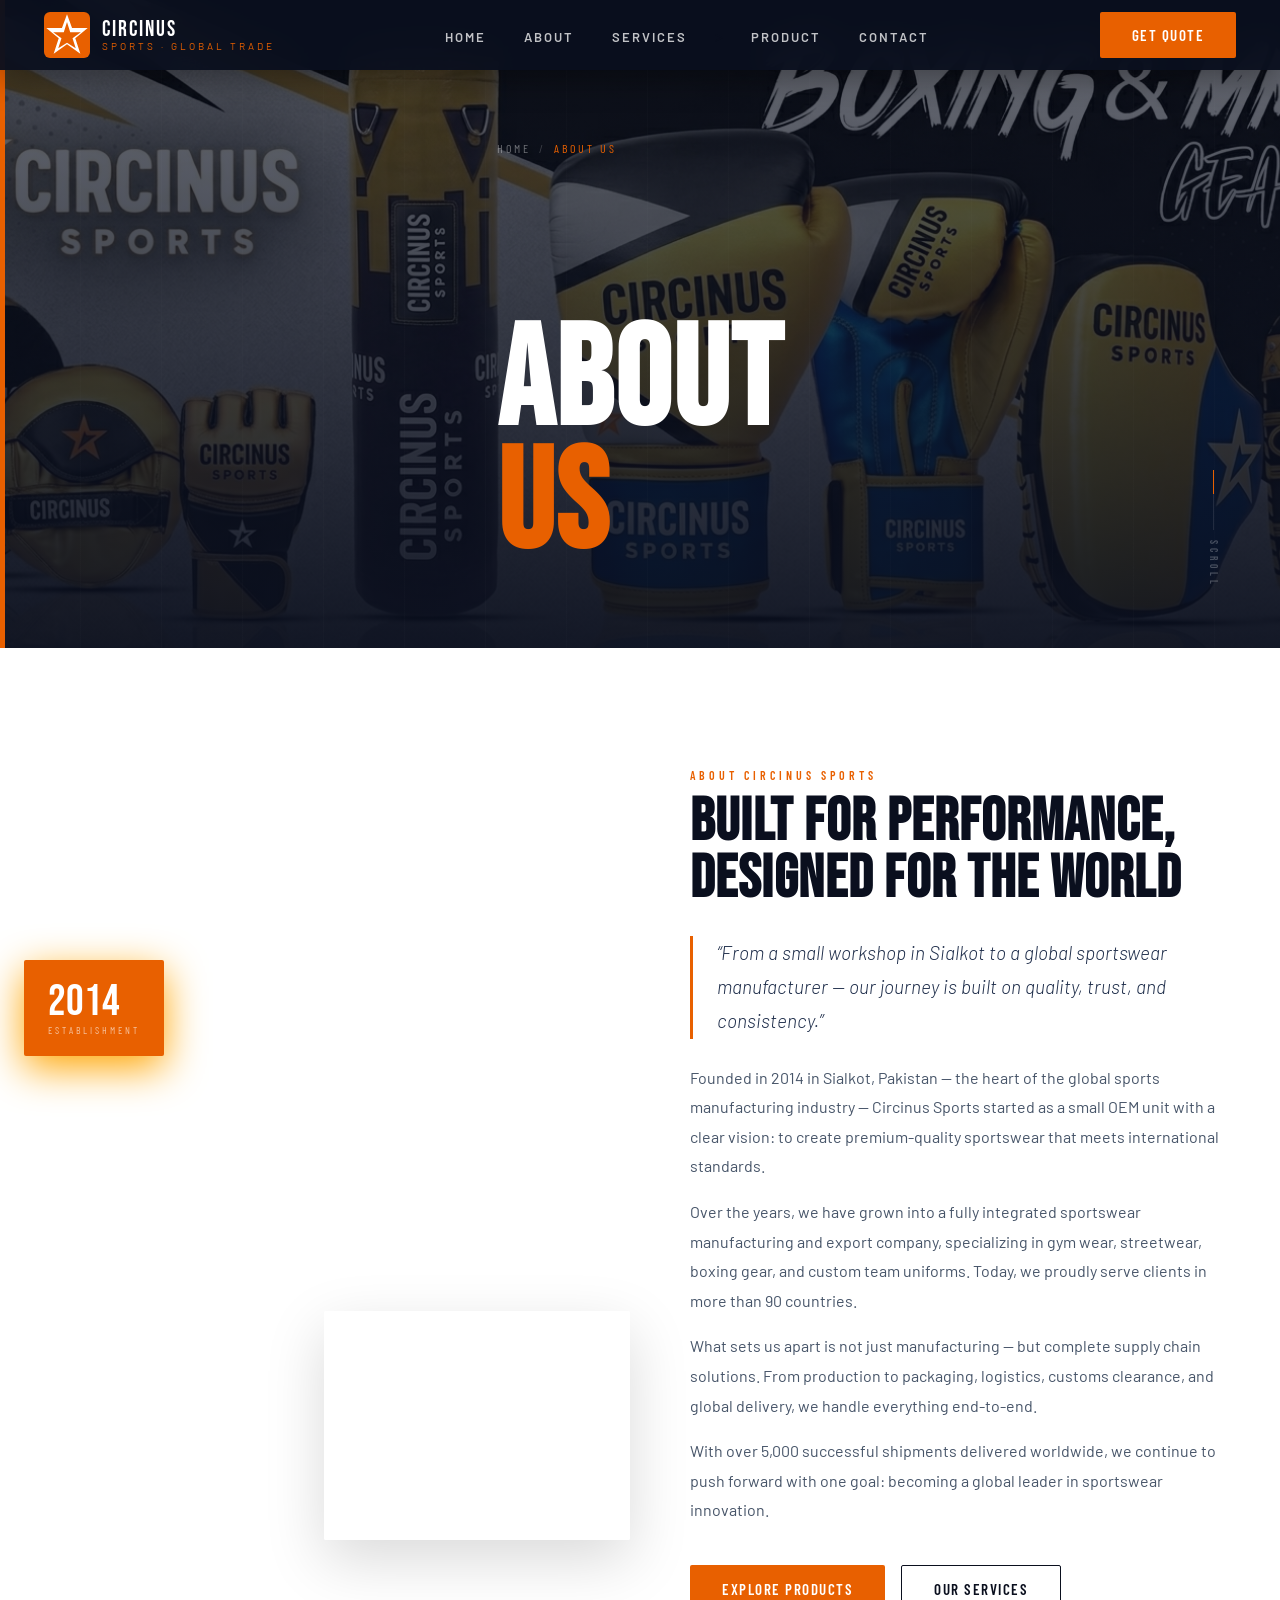
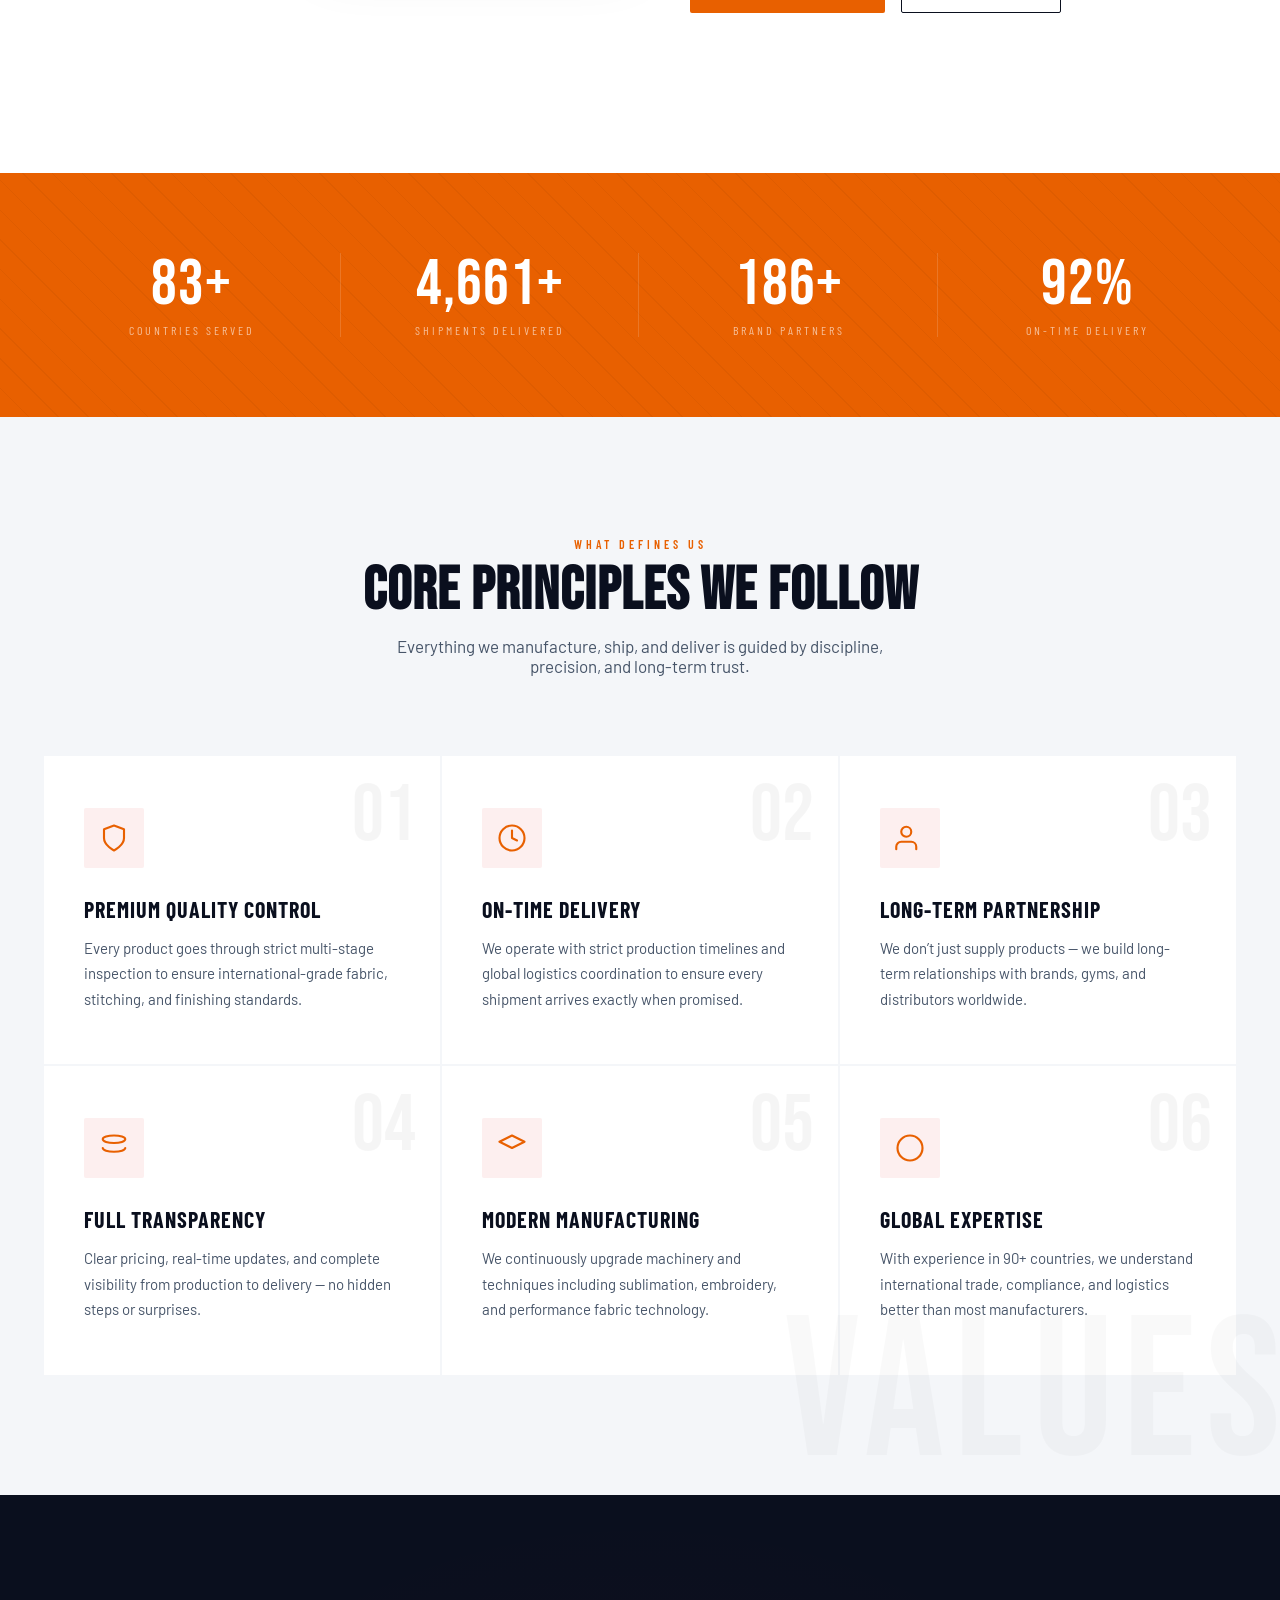
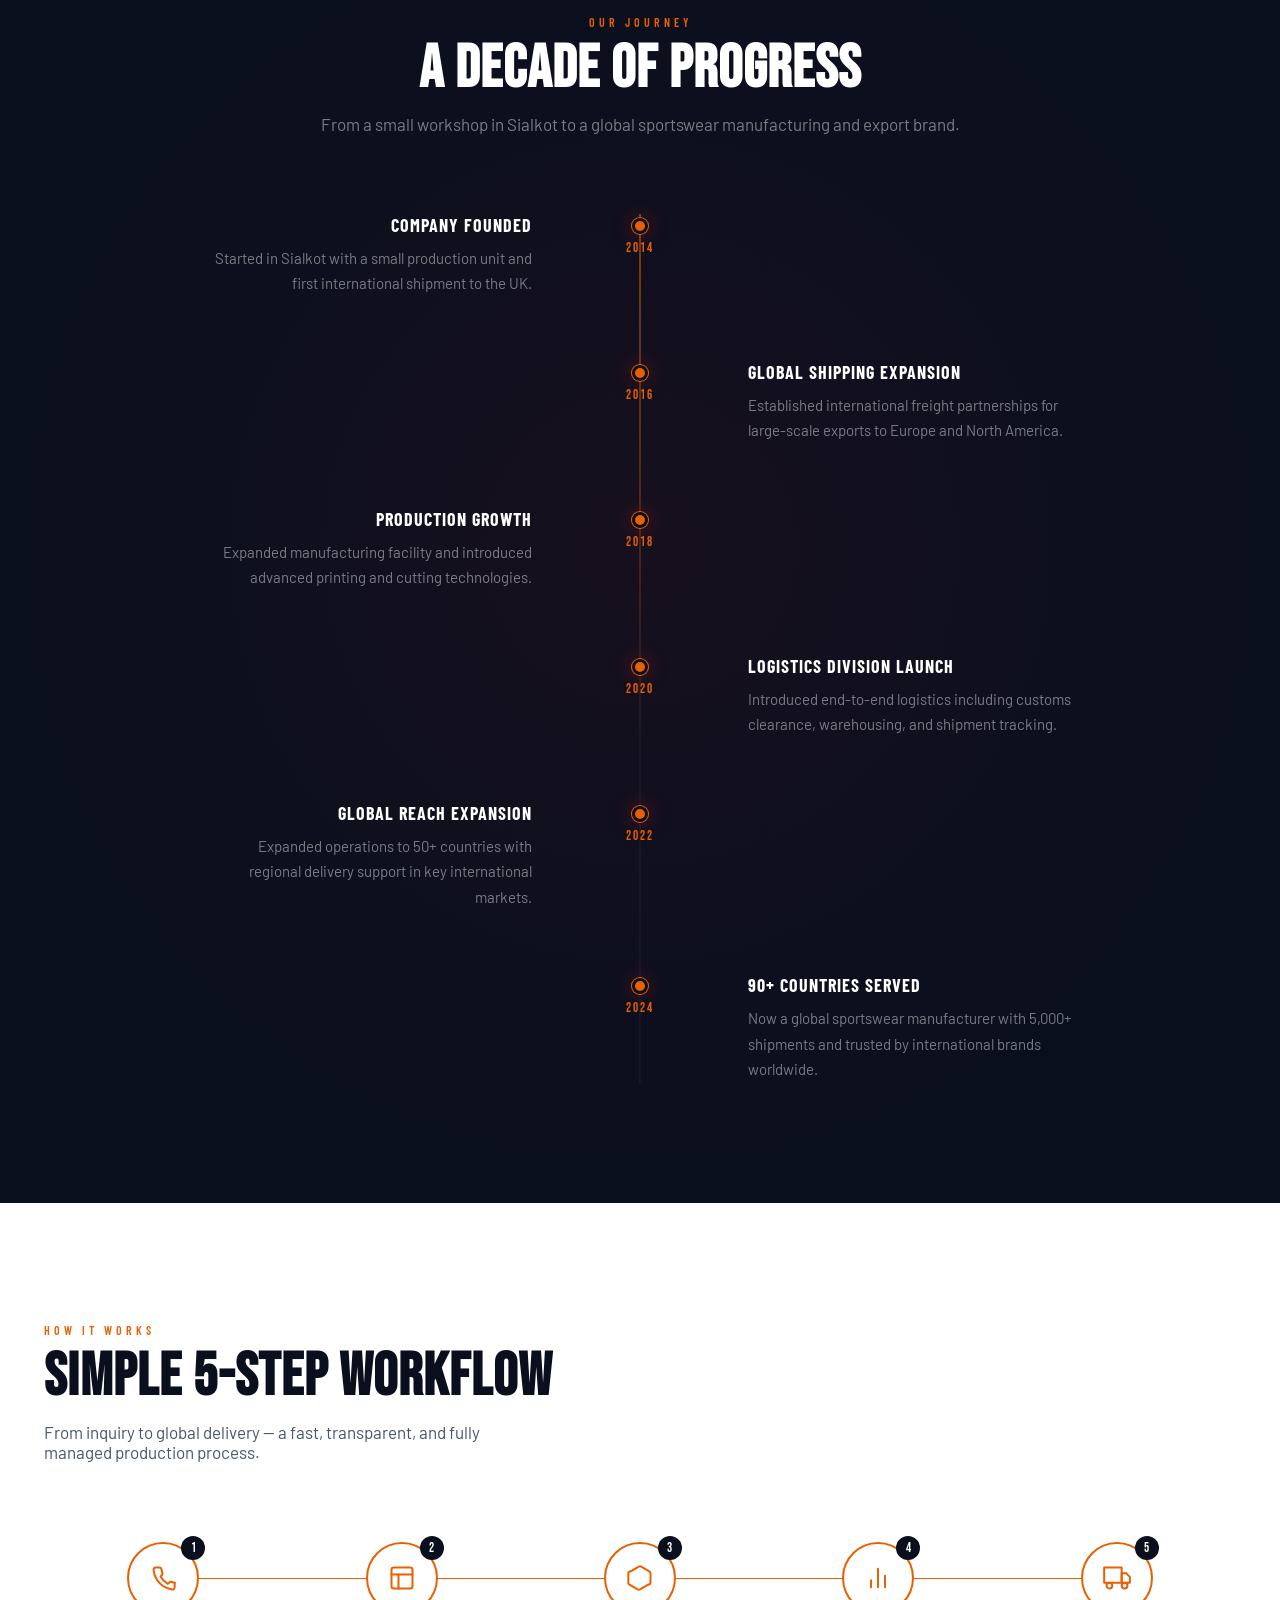
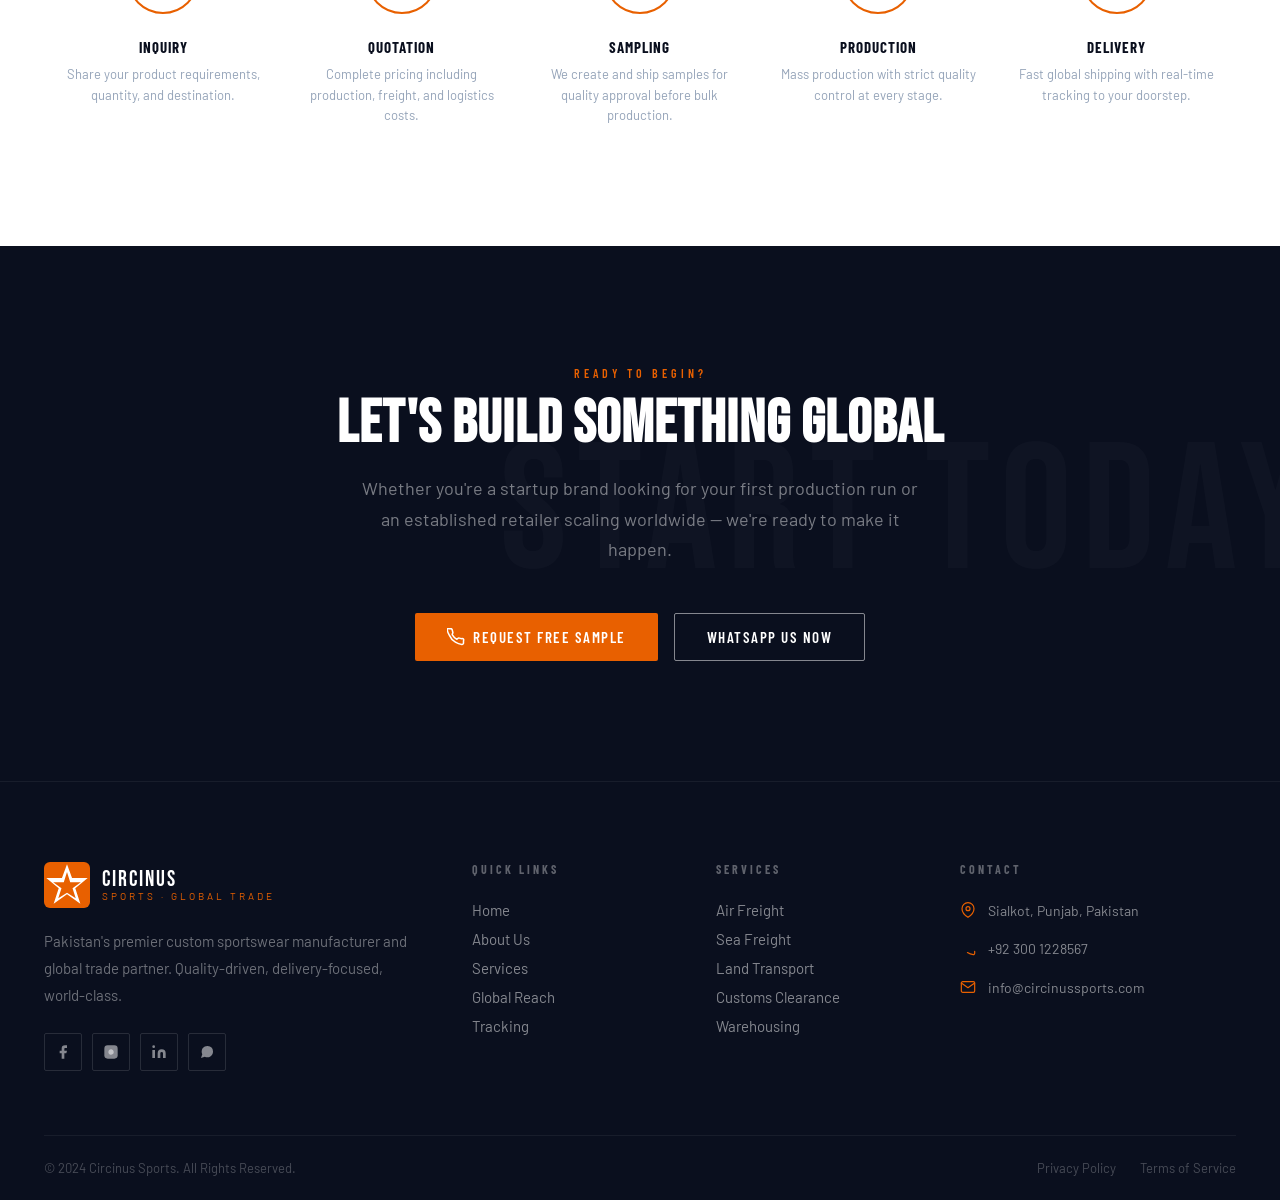
==== about.html @ 834916f1 "Initial commit" ====
<!DOCTYPE html>
<html lang="en">
<head>
<meta charset="UTF-8">
<meta name="viewport" content="width=device-width, initial-scale=1.0">
<title>About Us — Circinus Sports</title>
<link rel="preconnect" href="https://fonts.googleapis.com">
<link href="https://fonts.googleapis.com/css2?family=Bebas+Neue&family=Barlow:ital,wght@0,300;0,400;0,500;0,600;0,700;1,300&family=Barlow+Condensed:wght@400;600;700&display=swap" rel="stylesheet">
<link rel="stylesheet" href="style/nav.css">
<link rel="stylesheet" href="style/about.css">
<link rel="stylesheet" href="style/footer.css">
</head>
<body>
<!-- NAVBAR -->
<nav id="navbar">
  <div class="container">
    <div class="nav-inner">
      <a href="#" class="nav-logo">
        <div class="logo-icon">
          <svg class="logo-star" viewBox="0 0 100 100" xmlns="http://www.w3.org/2000/svg">
            <polygon points="50,5 61,35 95,35 68,57 79,91 50,70 21,91 32,57 5,35 39,35" fill="white"/>
            <polygon points="50,22 57,44 80,44 62,57 69,79 50,67 31,79 38,57 20,44 43,44" fill="#e86000"/>
          </svg>
        </div>
        <div class="logo-text">
          <span class="brand">CIRCINUS</span>
          <span class="sub">Sports · Global Trade</span>
        </div>
      </a>
      <ul class="nav-links">
        <li><a href="index.html">Home</a></li>
        <li><a href="about.html">About</a></li>
        <li><a href="services.html">Services</a></li>>
        <li><a href="products.html">Product</a></li>
        <li><a href="contact.html">Contact</a></li>
      </ul>
      <a href="#tracking" class="btn btn-primary nav-cta">Get Quote</a>
      <button class="hamburger" id="hamburger" aria-label="Menu">
        <span></span><span></span><span></span>
      </button>
    </div>
  </div>
</nav>

<!-- MOBILE MENU -->
<div class="mobile-overlay" id="overlay"></div>
<div class="mobile-menu" id="mobileMenu">
  <a href="index.html" class="mob-link">Home</a>
  <a href="about.html" class="mob-link">About</a>
  <a href="#services" class="mob-link">Services</a>
  <a href="products.html" class="mob-link">Product</a>
  <a href="contact.html" class="mob-link">Contact</a>
</div>
<!-- PAGE HERO -->
<section id="page-hero">
  <div class="page-hero-bg"></div>
  <div class="hero-left-line"></div>
  <div class="container">
    <div class="page-hero-content">
      <div class="breadcrumb">
        <a href="index.html">Home</a>
        <span>/</span>
        <span class="current">About Us</span>
      </div><br>
      <h1 class="page-hero-h1"><br>About<em>US</em></h1>
    </div>
  </div>
  <div class="hero-scroll-indicator">
    <div class="scroll-track"><div class="scroll-fill"></div></div>
    <div class="scroll-num">SCROLL</div>
  </div>
</section>

<!-- STORY -->
<section id="story">
  <div class="container">
    <div class="story-layout">

      <!-- LEFT VISUAL -->
      <div class="story-imagery reveal-left">
        <div class="story-year-tag">
          <div class="year">2014</div>
          <div class="year-label">Establishment</div>
        </div>

        <div class="story-img-main"></div>
        <div class="story-img-accent"></div>
      </div>

      <!-- RIGHT TEXT -->
      <div class="story-text reveal-right">
        <span class="section-label">About Circinus Sports</span>

        <h2 class="section-title">
          Built for Performance,<br>
          Designed for the World
        </h2>

        <p class="story-lead">
          “From a small workshop in Sialkot to a global sportswear manufacturer — our journey is built on quality, trust, and consistency.”
        </p>

        <p class="story-body">
          Founded in 2014 in Sialkot, Pakistan — the heart of the global sports manufacturing industry — Circinus Sports started as a small OEM unit with a clear vision: to create premium-quality sportswear that meets international standards.
        </p>

        <p class="story-body">
          Over the years, we have grown into a fully integrated sportswear manufacturing and export company, specializing in gym wear, streetwear, boxing gear, and custom team uniforms. Today, we proudly serve clients in more than 90 countries.
        </p>

        <p class="story-body">
          What sets us apart is not just manufacturing — but complete supply chain solutions. From production to packaging, logistics, customs clearance, and global delivery, we handle everything end-to-end.
        </p>

        <p class="story-body">
          With over 5,000 successful shipments delivered worldwide, we continue to push forward with one goal: becoming a global leader in sportswear innovation.
        </p>

        <div class="story-ctas">
          <a href="index.html#products" class="btn btn-primary">Explore Products</a>
          <a href="index.html#services" class="btn btn-outline-dark">Our Services</a>
        </div>
      </div>

    </div>
  </div>
</section>
<!-- STATS BAND -->
<div class="stats-band">
  <div class="container">
    <div class="stats-band-grid">
      <div class="sband-item reveal d1">
        <div class="sband-num"><span class="count2" data-target="90">0</span>+</div>
        <div class="sband-label">Countries Served</div>
      </div>
      <div class="sband-item reveal d2">
        <div class="sband-num"><span class="count2" data-target="5000">0</span>+</div>
        <div class="sband-label">Shipments Delivered</div>
      </div>
      <div class="sband-item reveal d3">
        <div class="sband-num"><span class="count2" data-target="200">0</span>+</div>
        <div class="sband-label">Brand Partners</div>
      </div>
      <div class="sband-item reveal d4">
        <div class="sband-num"><span class="count2" data-target="99">0</span>%</div>
        <div class="sband-label">On-Time Delivery</div>
      </div>
    </div>
  </div>
</div>
<!-- VALUES -->
<section id="values">
  <div class="container">

    <div class="values-header reveal">
      <span class="section-label">What Defines Us</span>
      <h2 class="section-title">Core Principles We Follow</h2>
      <p>
        Everything we manufacture, ship, and deliver is guided by discipline, precision, and long-term trust.
      </p>
    </div>

    <div class="values-grid">

      <!-- QUALITY -->
      <div class="value-card reveal d1">
        <div class="val-num">01</div>
        <div class="val-icon">
          <svg viewBox="0 0 24 24"><path d="M12 22s8-4 8-10V5l-8-3-8 3v7c0 6 8 10 8 10z"/></svg>
        </div>
        <h3>Premium Quality Control</h3>
        <p>
          Every product goes through strict multi-stage inspection to ensure international-grade fabric, stitching, and finishing standards.
        </p>
      </div>

      <!-- DELIVERY -->
      <div class="value-card reveal d2">
        <div class="val-num">02</div>
        <div class="val-icon">
          <svg viewBox="0 0 24 24"><circle cx="12" cy="12" r="10"/><polyline points="12 6 12 12 16 14"/></svg>
        </div>
        <h3>On-Time Delivery</h3>
        <p>
          We operate with strict production timelines and global logistics coordination to ensure every shipment arrives exactly when promised.
        </p>
      </div>

      <!-- PARTNERSHIP -->
      <div class="value-card reveal d3">
        <div class="val-num">03</div>
        <div class="val-icon">
          <svg viewBox="0 0 24 24"><path d="M17 21v-2a4 4 0 00-4-4H5a4 4 0 00-4 4v2"/><circle cx="9" cy="7" r="4"/></svg>
        </div>
        <h3>Long-Term Partnership</h3>
        <p>
          We don’t just supply products — we build long-term relationships with brands, gyms, and distributors worldwide.
        </p>
      </div>

      <!-- TRANSPARENCY -->
      <div class="value-card reveal d4">
        <div class="val-num">04</div>
        <div class="val-icon">
          <svg viewBox="0 0 24 24"><ellipse cx="12" cy="5" rx="9" ry="3"/><path d="M21 12c0 1.66-4 3-9 3s-9-1.34-9-3"/></svg>
        </div>
        <h3>Full Transparency</h3>
        <p>
          Clear pricing, real-time updates, and complete visibility from production to delivery — no hidden steps or surprises.
        </p>
      </div>

      <!-- INNOVATION -->
      <div class="value-card reveal d5">
        <div class="val-num">05</div>
        <div class="val-icon">
          <svg viewBox="0 0 24 24"><path d="M12 2L2 7l10 5 10-5-10-5z"/></svg>
        </div>
        <h3>Modern Manufacturing</h3>
        <p>
          We continuously upgrade machinery and techniques including sublimation, embroidery, and performance fabric technology.
        </p>
      </div>

      <!-- GLOBAL -->
      <div class="value-card reveal d6">
        <div class="val-num">06</div>
        <div class="val-icon">
          <svg viewBox="0 0 24 24"><path d="M12 22c5.523 0 10-4.477 10-10S17.523 2 12 2 2 6.477 2 12s4.477 10 10 10z"/></svg>
        </div>
        <h3>Global Expertise</h3>
        <p>
          With experience in 90+ countries, we understand international trade, compliance, and logistics better than most manufacturers.
        </p>
      </div>

    </div>

  </div>
</section><!-- TIMELINE -->
<section id="timeline">
  <div class="container">

    <div class="timeline-header reveal">
      <span class="section-label" style="color:var(--orange)">Our Journey</span>
      <h2 class="section-title light">A Decade of Progress</h2>
      <p>
        From a small workshop in Sialkot to a global sportswear manufacturing and export brand.
      </p>
    </div>

    <div class="timeline-body">
      <div class="timeline-line"></div>

      <!-- 2014 -->
      <div class="tl-item left">
        <div class="tl-content">
          <h3>Company Founded</h3>
          <p>
            Started in Sialkot with a small production unit and first international shipment to the UK.
          </p>
        </div>
        <div class="tl-dot">
          <div class="tl-dot-inner"></div>
          <div class="tl-year">2014</div>
        </div>
        <div class="tl-spacer"></div>
      </div>

      <!-- 2016 -->
      <div class="tl-item right">
        <div class="tl-spacer"></div>
        <div class="tl-dot">
          <div class="tl-dot-inner"></div>
          <div class="tl-year">2016</div>
        </div>
        <div class="tl-content">
          <h3>Global Shipping Expansion</h3>
          <p>
            Established international freight partnerships for large-scale exports to Europe and North America.
          </p>
        </div>
      </div>

      <!-- 2018 -->
      <div class="tl-item left">
        <div class="tl-content">
          <h3>Production Growth</h3>
          <p>
            Expanded manufacturing facility and introduced advanced printing and cutting technologies.
          </p>
        </div>
        <div class="tl-dot">
          <div class="tl-dot-inner"></div>
          <div class="tl-year">2018</div>
        </div>
        <div class="tl-spacer"></div>
      </div>

      <!-- 2020 -->
      <div class="tl-item right">
        <div class="tl-spacer"></div>
        <div class="tl-dot">
          <div class="tl-dot-inner"></div>
          <div class="tl-year">2020</div>
        </div>
        <div class="tl-content">
          <h3>Logistics Division Launch</h3>
          <p>
            Introduced end-to-end logistics including customs clearance, warehousing, and shipment tracking.
          </p>
        </div>
      </div>

      <!-- 2022 -->
      <div class="tl-item left">
        <div class="tl-content">
          <h3>Global Reach Expansion</h3>
          <p>
            Expanded operations to 50+ countries with regional delivery support in key international markets.
          </p>
        </div>
        <div class="tl-dot">
          <div class="tl-dot-inner"></div>
          <div class="tl-year">2022</div>
        </div>
        <div class="tl-spacer"></div>
      </div>

      <!-- 2024 -->
      <div class="tl-item right">
        <div class="tl-spacer"></div>
        <div class="tl-dot">
          <div class="tl-dot-inner"></div>
          <div class="tl-year">2024</div>
        </div>
        <div class="tl-content">
          <h3>90+ Countries Served</h3>
          <p>
            Now a global sportswear manufacturer with 5,000+ shipments and trusted by international brands worldwide.
          </p>
        </div>
      </div>

    </div>

  </div>
</section>
<!-- PROCESS -->
<section id="process">
  <div class="container">

    <div class="process-header reveal">
      <span class="section-label">How It Works</span>
      <h2 class="section-title">Simple 5-Step Workflow</h2>
      <p>
        From inquiry to global delivery — a fast, transparent, and fully managed production process.
      </p>
    </div>

    <div class="process-steps">

      <!-- STEP 1 -->
      <div class="process-step reveal d1">
        <div class="step-circle">
          <span class="step-num">1</span>
          <svg viewBox="0 0 24 24">
            <path d="M22 16.92v3a2 2 0 01-2.18 2A19.79 19.79 0 0112 18.85a19.5 19.5 0 01-5-5 19.79 19.79 0 01-3.07-8.67A2 2 0 015.73 3h3a2 2 0 012 1.72c.127.96.361 1.903.7 2.81a2 2 0 01-.45 2.11L9.91 10.74a16 16 0 006.29 6.29l1.14-1.14a2 2 0 012.11-.45c.907.339 1.85.573 2.81.7A2 2 0 0122 16.92z"/>
          </svg>
        </div>
        <h4>Inquiry</h4>
        <p>Share your product requirements, quantity, and destination.</p>
      </div>

      <!-- STEP 2 -->
      <div class="process-step reveal d2">
        <div class="step-circle">
          <span class="step-num">2</span>
          <svg viewBox="0 0 24 24">
            <rect x="3" y="3" width="18" height="18" rx="2" ry="2"/>
            <line x1="3" y1="9" x2="21" y2="9"/>
            <line x1="9" y1="21" x2="9" y2="9"/>
          </svg>
        </div>
        <h4>Quotation</h4>
        <p>Complete pricing including production, freight, and logistics costs.</p>
      </div>

      <!-- STEP 3 -->
      <div class="process-step reveal d3">
        <div class="step-circle">
          <span class="step-num">3</span>
          <svg viewBox="0 0 24 24">
            <path d="M21 16V8a2 2 0 00-1-1.73l-7-4a2 2 0 00-2 0l-7 4A2 2 0 002 8v8a2 2 0 001 1.73l7 4a2 2 0 002 0l7-4A2 2 0 0021 16z"/>
          </svg>
        </div>
        <h4>Sampling</h4>
        <p>We create and ship samples for quality approval before bulk production.</p>
      </div>

      <!-- STEP 4 -->
      <div class="process-step reveal d4">
        <div class="step-circle">
          <span class="step-num">4</span>
          <svg viewBox="0 0 24 24">
            <line x1="18" y1="20" x2="18" y2="10"/>
            <line x1="12" y1="20" x2="12" y2="4"/>
            <line x1="6" y1="20" x2="6" y2="14"/>
          </svg>
        </div>
        <h4>Production</h4>
        <p>Mass production with strict quality control at every stage.</p>
      </div>

      <!-- STEP 5 -->
      <div class="process-step reveal d5">
        <div class="step-circle">
          <span class="step-num">5</span>
          <svg viewBox="0 0 24 24">
            <rect x="1" y="3" width="15" height="13"/>
            <polygon points="16 8 20 8 23 11 23 16 16 16 16 8"/>
            <circle cx="5.5" cy="18.5" r="2.5"/>
            <circle cx="18.5" cy="18.5" r="2.5"/>
          </svg>
        </div>
        <h4>Delivery</h4>
        <p>Fast global shipping with real-time tracking to your doorstep.</p>
      </div>

    </div>

  </div>
</section>


<!-- CTA ABOUT -->
<section id="cta-about">
  <div class="container">
    <div class="cta-about-inner reveal">
      <span class="section-label" style="color:var(--orange)">Ready to Begin?</span>
      <h2 class="section-title light">Let's Build Something Global</h2>
      <p>Whether you're a startup brand looking for your first production run or an established retailer scaling worldwide — we're ready to make it happen.</p>
      <div class="cta-about-btns">
        <a href="index.html#tracking" class="btn btn-primary">
          <svg width="18" height="18" viewBox="0 0 24 24" fill="none" stroke="currentColor" stroke-width="2" stroke-linecap="round" stroke-linejoin="round"><path d="M22 16.92v3a2 2 0 01-2.18 2 19.79 19.79 0 01-8.63-3.07A19.5 19.5 0 013.07 9.5a19.79 19.79 0 01-3.07-8.67A2 2 0 012 .84h3a2 2 0 012 1.72c.127.96.361 1.903.7 2.81a2 2 0 01-.45 2.11L6.91 8.82a16 16 0 006.29 6.29l1.14-1.14a2 2 0 012.11-.45c.907.339 1.85.573 2.81.7A2 2 0 0122 16.92z"/></svg>
          Request Free Sample
        </a>
        <a href="https://wa.me/923001228567" class="btn btn-outline">WhatsApp Us Now</a>
      </div>
    </div>
  </div>
</section>

<!-- FOOTER -->
<footer id="footer">
  <div class="container">
    <div class="footer-grid">
      <div class="footer-brand">
        <a href="index.html" class="nav-logo">
          <div class="logo-icon">
            <svg class="logo-star" viewBox="0 0 100 100"><polygon points="50,5 61,35 95,35 68,57 79,91 50,70 21,91 32,57 5,35 39,35" fill="white"/><polygon points="50,22 57,44 80,44 62,57 69,79 50,67 31,79 38,57 20,44 43,44" fill="#e86000"/></svg>
          </div>
          <div class="logo-text">
            <span class="brand">CIRCINUS</span>
            <span class="sub">Sports · Global Trade</span>
          </div>
        </a>
        <p>Pakistan's premier custom sportswear manufacturer and global trade partner. Quality-driven, delivery-focused, world-class.</p>
        <div class="social-row">
          <a href="#" class="social-btn" aria-label="Facebook"><svg viewBox="0 0 24 24"><path d="M18 2h-3a5 5 0 00-5 5v3H7v4h3v8h4v-8h3l1-4h-4V7a1 1 0 011-1h3z"/></svg></a>
          <a href="#" class="social-btn" aria-label="Instagram"><svg viewBox="0 0 24 24"><rect x="2" y="2" width="20" height="20" rx="5" ry="5"/><path d="M16 11.37A4 4 0 1112.63 8 4 4 0 0116 11.37z"/><line x1="17.5" y1="6.5" x2="17.51" y2="6.5"/></svg></a>
          <a href="#" class="social-btn" aria-label="LinkedIn"><svg viewBox="0 0 24 24"><path d="M16 8a6 6 0 016 6v7h-4v-7a2 2 0 00-2-2 2 2 0 00-2 2v7h-4v-7a6 6 0 016-6z"/><rect x="2" y="9" width="4" height="12"/><circle cx="4" cy="4" r="2"/></svg></a>
          <a href="#" class="social-btn" aria-label="WhatsApp"><svg viewBox="0 0 24 24"><path d="M21 11.5a8.38 8.38 0 01-.9 3.8 8.5 8.5 0 01-7.6 4.7 8.38 8.38 0 01-3.8-.9L3 21l1.9-5.7a8.38 8.38 0 01-.9-3.8 8.5 8.5 0 014.7-7.6 8.38 8.38 0 013.8-.9h.5a8.48 8.48 0 018 8v.5z"/></svg></a>
        </div>
      </div>
      <div class="footer-col">
        <h4>Quick Links</h4>
        <ul>
          <li><a href="index.html">Home</a></li>
          <li><a href="about.html">About Us</a></li>
          <li><a href="services">Services</a></li>
          <li><a href="index.html#reach">Global Reach</a></li>
          <li><a href="index.html#tracking">Tracking</a></li>
        </ul>
      </div>
      <div class="footer-col">
        <h4>Services</h4>
        <ul>
          <li><a href="#">Air Freight</a></li>
          <li><a href="#">Sea Freight</a></li>
          <li><a href="#">Land Transport</a></li>
          <li><a href="#">Customs Clearance</a></li>
          <li><a href="#">Warehousing</a></li>
        </ul>
      </div>
      <div class="footer-col">
        <h4>Contact</h4>
        <div class="contact-items">
          <div class="contact-item">
            <svg viewBox="0 0 24 24" stroke-linecap="round" stroke-linejoin="round"><path d="M21 10c0 7-9 13-9 13s-9-6-9-13a9 9 0 0118 0z"/><circle cx="12" cy="10" r="3"/></svg>
            <span>Sialkot, Punjab, Pakistan</span>
          </div>
          <div class="contact-item">
            <svg viewBox="0 0 24 24" stroke-linecap="round" stroke-linejoin="round"><path d="M22 16.92v3a2 2 0 01-2.18 2 19.79 19.79 0 01-8.63-3.07"/></svg>
            <span>+92 300 1228567</span>
          </div>
          <div class="contact-item">
            <svg viewBox="0 0 24 24" stroke-linecap="round" stroke-linejoin="round"><path d="M4 4h16c1.1 0 2 .9 2 2v12c0 1.1-.9 2-2 2H4c-1.1 0-2-.9-2-2V6c0-1.1.9-2 2-2z"/><polyline points="22,6 12,13 2,6"/></svg>
            <span>info@circinussports.com</span>
          </div>
        </div>
      </div>
    </div>
    <div class="footer-bottom">
      <p>© 2024 Circinus Sports. All Rights Reserved.</p>
      <div class="footer-legal">
        <a href="#">Privacy Policy</a>
        <a href="#">Terms of Service</a>
      </div>
    </div>
  </div>
</footer>

<script>
// NAVBAR
const navbar = document.getElementById('navbar');
navbar.classList.add('scrolled'); // always scrolled on inner pages
window.addEventListener('scroll', () => navbar.classList.toggle('scrolled', window.scrollY > 40 || true));

// HAMBURGER
const hamburger = document.getElementById('hamburger');
const mobileMenu = document.getElementById('mobileMenu');
const overlay = document.getElementById('overlay');
function toggleMenu(open) {
  hamburger.classList.toggle('open', open);
  mobileMenu.classList.toggle('open', open);
  overlay.style.display = open ? 'block' : 'none';
}
hamburger.addEventListener('click', () => toggleMenu(!mobileMenu.classList.contains('open')));
overlay.addEventListener('click', () => toggleMenu(false));
mobileMenu.querySelectorAll('a').forEach(a => a.addEventListener('click', () => toggleMenu(false)));

// REVEAL
const observer = new IntersectionObserver(entries => {
  entries.forEach(e => { if (e.isIntersecting) e.target.classList.add('visible'); });
}, { threshold: 0.12 });
document.querySelectorAll('.reveal, .reveal-left, .reveal-right').forEach(el => observer.observe(el));

// TIMELINE REVEAL
const tlObserver = new IntersectionObserver(entries => {
  entries.forEach(e => {
    if (e.isIntersecting) e.target.querySelectorAll('.tl-content').forEach(c => c.classList.add('visible'));
  });
}, { threshold: 0.15 });
document.querySelectorAll('.tl-item').forEach(el => tlObserver.observe(el));

// COUNTERS
function animateCount(el, target) {
  let start = 0;
  const dur = 1800;
  const step = ts => {
    if (!start) start = ts;
    const p = Math.min((ts - start) / dur, 1);
    const ease = 1 - Math.pow(1 - p, 3);
    el.textContent = Math.floor(ease * target).toLocaleString();
    if (p < 1) requestAnimationFrame(step);
    else el.textContent = target.toLocaleString();
  };
  requestAnimationFrame(step);
}
const cntObserver = new IntersectionObserver(entries => {
  entries.forEach(e => {
    if (e.isIntersecting) {
      e.target.querySelectorAll('.count2[data-target]').forEach(el => {
        if (!el.dataset.done) { el.dataset.done = '1'; animateCount(el, +el.dataset.target); }
      });
    }
  });
}, { threshold: 0.3 });
document.querySelectorAll('.stats-band').forEach(el => cntObserver.observe(el));

// SMOOTH SCROLL
document.querySelectorAll('a[href^="#"]').forEach(a => {
  a.addEventListener('click', e => {
    const t = document.querySelector(a.getAttribute('href'));
    if (t) { e.preventDefault(); t.scrollIntoView({ behavior: 'smooth' }); }
  });
});
</script>
</body>
</html>
---- style/nav.css ----
:root {
  --navy: #0a0f1e;
  --navy-mid: #111827;
  --navy-light: #1e2d4a;

  --orange: #e86000;
  --orange-dark: #b01818;

  --white: #ffffff;
  --text: #0a0f1e;

  --ease: cubic-bezier(0.16,1,0.3,1);
}

/* RESET */
*, *::before, *::after {
  box-sizing: border-box;
  margin: 0;
  padding: 0;
}

body {
  font-family: 'Barlow Condensed', sans-serif;
  overflow-x: hidden;
}

/* ================= NAVBAR ================= */
#navbar {
  position: fixed;
  top: 0;
  left: 0;
  right: 0;
  z-index: 1000;
  padding: 20px 0;
  transition: all 0.3s var(--ease);
}

#navbar.scrolled {
  background: rgba(10,15,30,0.95);
  backdrop-filter: blur(16px);
  padding: 12px 0;
  box-shadow: 0 10px 30px rgba(0,0,0,0.35);
}

.container {
  max-width: 1200px;
  margin: auto;
  padding: 0 20px;
}

.nav-inner {
  display: flex;
  align-items: center;
  justify-content: space-between;
  gap: 20px;
}

/* ================= LOGO ================= */
.nav-logo {
  display: flex;
  align-items: center;
  gap: 12px;
  text-decoration: none;
}

.logo-icon {
  width: 46px;
  height: 46px;
  background: var(--orange);
  border-radius: 6px;
  display: flex;
  align-items: center;
  justify-content: center;
  overflow: hidden;
}

.logo-img {
  width: 100%;
  height: 100%;
  object-fit: contain;
  padding: 6px;
}

.logo-text {
  display: flex;
  flex-direction: column;
  line-height: 1;
}

.logo-text .brand {
  font-family: 'Bebas Neue', sans-serif;
  font-size: 22px;
  color: var(--white);
  letter-spacing: 2px;
}

.logo-text .sub {
  font-size: 10px;
  letter-spacing: 3px;
  color: var(--orange);
  text-transform: uppercase;
}

/* ================= NAV LINKS ================= */
.nav-links {
  display: flex;
  align-items: center;
  gap: 18px;
  list-style: none;
}

.nav-links a {
  font-size: 13px;
  font-weight: 600;
  letter-spacing: 2px;
  text-transform: uppercase;
  color: rgba(255,255,255,0.75);
  text-decoration: none;
  position: relative;
  transition: 0.3s;
  padding: 6px 10px;
}

.nav-links a:hover {
  color: var(--white);
}

.nav-links a::after {
  content: "";
  position: absolute;
  bottom: 0;
  left: 10px;
  right: 10px;
  height: 2px;
  background: var(--orange);
  transform: scaleX(0);
  transition: 0.3s var(--ease);
}

.nav-links a:hover::after {
  transform: scaleX(1);
}

/* ================= CTA BUTTON ================= */
.nav-cta {
  background: var(--orange);
  color: white;
  padding: 10px 18px;
  border-radius: 4px;
  text-decoration: none;
  font-weight: 600;
  letter-spacing: 1px;
  transition: 0.3s;
}

.nav-cta:hover {
  transform: translateY(-2px);
}

/* ================= HAMBURGER ================= */
.hamburger {
  display: none;
  flex-direction: column;
  gap: 5px;
  background: none;
  border: none;
  cursor: pointer;
  padding: 8px;
}

.hamburger span {
  width: 26px;
  height: 2px;
  background: var(--white);
  transition: 0.3s;
}

.hamburger.open span:nth-child(1) {
  transform: translateY(7px) rotate(45deg);
}

.hamburger.open span:nth-child(2) {
  opacity: 0;
}

.hamburger.open span:nth-child(3) {
  transform: translateY(-7px) rotate(-45deg);
}

/* ================= MOBILE MENU ================= */
.mobile-menu {
  position: fixed;
  top: 0;
  right: 0;
  width: min(320px, 85vw);
  height: 100vh;
  background: var(--navy);
  padding: 100px 30px;
  display: flex;
  flex-direction: column;
  gap: 10px;
  transform: translateX(100%);
  transition: 0.4s var(--ease);
  z-index: 999;
}

.mobile-menu.open {
  transform: translateX(0);
}

.mobile-menu a {
  font-size: 18px;
  font-weight: 600;
  letter-spacing: 3px;
  text-transform: uppercase;
  color: rgba(255,255,255,0.75);
  text-decoration: none;
  padding: 14px 0;
  border-bottom: 1px solid rgba(255,255,255,0.08);
  transition: 0.2s;
}

.mobile-menu a:hover {
  color: var(--white);
  padding-left: 10px;
}

/* ================= OVERLAY ================= */
.mobile-overlay {
  position: fixed;
  inset: 0;
  background: rgba(0,0,0,0.6);
  display: none;
  z-index: 998;
}

.mobile-overlay.open {
  display: block;
}

/* ================= RESPONSIVE ================= */
@media (max-width: 768px) {
  .nav-links,
  .nav-cta {
    display: none;
  }

  .hamburger {
    display: flex;
  }
}
---- style/about.css ----
/* ════ PAGE HERO ════ */
#page-hero {
  min-height: 72vh;
  background: var(--navy);
  display: flex; align-items: flex-end;
  padding-bottom: 80px;
  position: relative; overflow: hidden;
}
.page-hero-bg {
  position: absolute; inset: 0;
  background:
    linear-gradient(to bottom, rgba(10,15,30,0.6) 0%, rgba(10,15,30,0.95) 100%),
    url('../img/banner.png') center/cover no-repeat;
}
.page-hero-bg::before {
  content: '';
  position: absolute; inset: 0;
  background: repeating-linear-gradient(
    90deg, transparent, transparent 80px,
    rgba(255,255,255,0.012) 80px, rgba(255,255,255,0.012) 81px
  );
}
.hero-left-line {
  position: absolute; top: 0; left: 0; width: 5px; height: 100%;
  background: linear-gradient(to bottom, var(--orange), var(--orange));
}
.page-hero-content { position: relative; z-index: 2; }
.breadcrumb {
  display: flex; align-items: center; gap: 8px; margin-bottom: 24px;
  font-family: 'Barlow Condensed', sans-serif; font-size: 12px;
  letter-spacing: 3px; text-transform: uppercase;
  opacity: 0; animation: fadeUp 0.8s var(--ease) 0.2s forwards;
}
.breadcrumb a { color: rgba(255,255,255,0.4); text-decoration: none; transition: color 0.2s; }
.breadcrumb a:hover { color: var(--orange); }
.breadcrumb span { color: rgba(255,255,255,0.2); }
.breadcrumb .current { color: var(--orange); }
.page-hero-h1 {
  font-family: 'Bebas Neue', sans-serif;
  font-size: clamp(64px, 11vw, 140px);
  line-height: 0.88; color: var(--white); letter-spacing: 2px;
  opacity: 0; animation: fadeUp 0.9s var(--ease) 0.35s forwards;
}
.page-hero-h1 em { color: var(--orange); font-style: normal; display: block; }
.page-hero-sub {
  font-size: 18px; color: rgba(255,255,255,0.5); max-width: 560px;
  line-height: 1.7; margin-top: 24px;
  opacity: 0; animation: fadeUp 0.9s var(--ease) 0.5s forwards;
}
.hero-scroll-indicator {
  position: absolute; right: 60px; bottom: 60px;
  display: flex; flex-direction: column; align-items: center; gap: 10px;
  opacity: 0; animation: fadeUp 0.9s var(--ease) 0.7s forwards;
}
.scroll-num {
  font-family: 'Bebas Neue', sans-serif; font-size: 11px;
  letter-spacing: 4px; color: rgba(255,255,255,0.25); writing-mode: vertical-rl;
}
.scroll-track { width: 1px; height: 60px; background: rgba(255,255,255,0.1); position: relative; overflow: hidden; }
.scroll-fill { position: absolute; top: 0; width: 100%; height: 40%; background: var(--orange); animation: scrollMove 2s ease infinite; }
@keyframes scrollMove { 0%{top:-40%} 100%{top:140%} }

@keyframes fadeUp { from{opacity:0;transform:translateY(30px)} to{opacity:1;transform:translateY(0)} }

/* ════ STORY SECTION ════ */
#story { padding: 120px 0; background: var(--white); overflow: hidden; }
.story-layout {
  display: grid; grid-template-columns: 1fr 1fr;
  gap: 100px; align-items: center;
}
.story-imagery { position: relative; }
.story-img-main {
  width: 100%; aspect-ratio: 3/4; max-height: 580px;
  background: url('https://images.unsplash.com/photo-1558769132-cb1aea458c5e?w=900&q=80') center/cover;
  border-radius: 2px;
}
.story-img-accent {
  position: absolute; bottom: -40px; right: -40px;
  width: 56%; aspect-ratio: 4/3;
  background: url('https://images.unsplash.com/photo-1581093458791-9f3c3250a8b0?w=600&q=80') center/cover;
  border-radius: 2px;
  border: 6px solid var(--white);
  box-shadow: 0 20px 60px rgba(0,0,0,0.15);
}
.story-year-tag {
  position: absolute; top: 40px; left: -20px;
  background: var(--orange); padding: 20px 24px; border-radius: 2px;
  box-shadow: 0 12px 40px orange;
}
.story-year-tag .year {
  font-family: 'Bebas Neue', sans-serif; font-size: 44px;
  color: var(--white); line-height: 1;
}
.story-year-tag .year-label {
  font-family: 'Barlow Condensed', sans-serif; font-size: 10px;
  letter-spacing: 3px; text-transform: uppercase; color: rgba(255,255,255,0.6);
}

.story-text { padding-bottom: 40px; }
.story-text .section-title { margin-bottom: 28px; }
.story-lead {
  font-size: 19px; font-weight: 300; font-style: italic;
  color: var(--navy-light); line-height: 1.8; margin-bottom: 24px;
  border-left: 3px solid var(--orange); padding-left: 24px;
}
.story-body { font-size: 16px; color: var(--gray-600); line-height: 1.85; margin-bottom: 16px; }
.story-ctas { display: flex; gap: 16px; flex-wrap: wrap; margin-top: 40px; }

/* ════ VALUES SECTION ════ */
#values { padding: 120px 0; background: var(--gray-100); position: relative; overflow: hidden; }
#values::after {
  content: 'VALUES';
  position: absolute; bottom: -20px; right: -10px;
  font-family: 'Bebas Neue', sans-serif; font-size: 200px;
  color: rgba(0,0,0,0.025); letter-spacing: 10px; pointer-events: none;
}
.values-header { text-align: center; margin-bottom: 80px; }
.values-header p { margin-top: 16px; color: var(--gray-600); font-size: 17px; max-width: 500px; margin-left: auto; margin-right: auto; }
.values-grid { display: grid; grid-template-columns: repeat(3, 1fr); gap: 2px; }
.value-card {
  background: var(--white); padding: 52px 40px;
  position: relative; overflow: hidden;
  transition: transform 0.35s var(--ease), box-shadow 0.35s;
  cursor: default;
}
.value-card::before {
  content: ''; position: absolute; top: 0; left: 0; right: 0;
  height: 3px; background: var(--orange); transform: scaleX(0);
  transition: transform 0.35s var(--ease); transform-origin: left;
}
.value-card:hover { transform: translateY(-6px); box-shadow: 0 20px 60px rgba(0,0,0,0.08); }
.value-card:hover::before { transform: scaleX(1); }
.val-num {
  font-family: 'Bebas Neue', sans-serif; font-size: 80px;
  color: rgba(0,0,0,0.04); line-height: 1;
  position: absolute; top: 20px; right: 24px;
}
.val-icon {
  width: 60px; height: 60px;
  background: rgba(224,32,32,0.07); border-radius: 2px;
  display: flex; align-items: center; justify-content: center;
  margin-bottom: 28px;
  transition: background 0.3s;
}
.value-card:hover .val-icon { background: rgba(224,32,32,0.12); }
.val-icon svg { width: 30px; height: 30px; stroke: var(--orange); fill: none; stroke-width: 1.7; stroke-linecap: round; stroke-linejoin: round; }
.value-card h3 {
  font-family: 'Barlow Condensed', sans-serif; font-size: 22px;
  font-weight: 700; letter-spacing: 1px; text-transform: uppercase;
  color: var(--navy); margin-bottom: 14px;
}
.value-card p { font-size: 15px; color: var(--gray-600); line-height: 1.7; }


/* ════ TIMELINE SECTION ════ */
#timeline { padding: 120px 0; background: var(--navy); position: relative; overflow: hidden; }
#timeline::before {
  content: '';
  position: absolute; inset: 0;
  background: radial-gradient(circle at 50% 50%, rgba(224,32,32,0.06) 0%, transparent 70%);
}
.timeline-header { text-align: center; margin-bottom: 80px; position: relative; z-index: 1; }
.timeline-header p { color: rgba(255,255,255,0.45); margin-top: 16px; font-size: 17px; }
.timeline-body { position: relative; z-index: 1; max-width: 900px; margin: 0 auto; }
.timeline-line {
  position: absolute; left: 50%; top: 0; bottom: 0;
  width: 1px; background: rgba(255,255,255,0.08);
  transform: translateX(-50%);
}
.timeline-line::before {
  content: ''; position: absolute; top: 0; left: 0; right: 0;
  height: 60%; background: linear-gradient(to bottom, var(--orange), transparent);
}
.tl-item {
  display: grid; grid-template-columns: 1fr 60px 1fr;
  gap: 0; align-items: start; margin-bottom: 64px; position: relative;
}
.tl-item:last-child { margin-bottom: 0; }
.tl-content {
  padding: 0 48px;
  opacity: 0; transition: opacity 0.7s var(--ease), transform 0.7s var(--ease);
}
.tl-item.left .tl-content { text-align: right; transform: translateX(-30px); grid-column: 1; }
.tl-item.right .tl-content { text-align: left; transform: translateX(30px); grid-column: 3; grid-row: 1; }
.tl-item.left .tl-dot { grid-column: 2; grid-row: 1; }
.tl-item.right .tl-dot { grid-column: 2; grid-row: 1; }
.tl-item.left .tl-spacer { grid-column: 3; grid-row: 1; }
.tl-item.right .tl-spacer { grid-column: 1; grid-row: 1; }
.tl-content.visible { opacity: 1; transform: none; }
.tl-dot {
  width: 60px; display: flex; flex-direction: column;
  align-items: center; gap: 0; padding-top: 4px;
}
.tl-dot-inner {
  width: 16px; height: 16px; background: var(--orange);
  border-radius: 50%; border: 3px solid var(--navy);
  box-shadow: 0 0 0 1px var(--orange), 0 0 20px rgba(224,32,32,0.4);
  flex-shrink: 0;
}
.tl-year {
  font-family: 'Bebas Neue', sans-serif; font-size: 13px;
  color: var(--orange); letter-spacing: 2px; margin-top: 6px; white-space: nowrap;
}
.tl-content h3 {
  font-family: 'Barlow Condensed', sans-serif; font-size: 18px;
  font-weight: 700; letter-spacing: 1px; text-transform: uppercase;
  color: var(--white); margin-bottom: 10px;
}
.tl-content p { font-size: 15px; color: rgba(255,255,255,0.45); line-height: 1.7; }

/* ════ PROCESS SECTION ════ */
#process { padding: 120px 0; background: var(--white); overflow: hidden; }
.process-header { margin-bottom: 80px; }
.process-header p { margin-top: 16px; color: var(--gray-600); font-size: 17px; max-width: 500px; }
.process-steps { display: grid; grid-template-columns: repeat(5, 1fr); gap: 0; position: relative; }
.process-steps::before {
  content: '';
  position: absolute; top: 36px; left: 10%; right: 10%;
  height: 1px; background: linear-gradient(to right, var(--orange), var(--orange), var(--orange));
  z-index: 0;
}
.process-step { text-align: center; position: relative; z-index: 1; padding: 0 12px; }
.step-circle {
  width: 72px; height: 72px; border-radius: 50%;
  background: var(--white); border: 2px solid var(--orange);
  display: flex; align-items: center; justify-content: center;
  margin: 0 auto 24px; position: relative;
  transition: background 0.3s, transform 0.3s;
}
.process-step:hover .step-circle { background: var(--orange); transform: scale(1.08); }
.step-circle svg { width: 28px; height: 28px; stroke: var(--orange); fill: none; stroke-width: 1.7; stroke-linecap: round; stroke-linejoin: round; transition: stroke 0.3s; }
.process-step:hover .step-circle svg { stroke: white; }
.step-num {
  position: absolute; top: -8px; right: -8px;
  width: 24px; height: 24px; background: var(--navy); border-radius: 50%;
  font-family: 'Bebas Neue', sans-serif; font-size: 13px;
  color: var(--white); display: flex; align-items: center; justify-content: center;
}
.process-step h4 {
  font-family: 'Barlow Condensed', sans-serif; font-size: 15px;
  font-weight: 700; letter-spacing: 1px; text-transform: uppercase;
  color: var(--navy); margin-bottom: 8px;
}
.process-step p { font-size: 13px; color: var(--gray-400); line-height: 1.6; }

/* ════ STATS BAND ════ */
.stats-band {
  background: var(--orange);
  padding: 80px 0; position: relative; overflow: hidden;
}
.stats-band::before {
  content: ''; position: absolute; inset: 0;
  background: repeating-linear-gradient(
    45deg, transparent, transparent 20px,
    rgba(0,0,0,0.04) 20px, rgba(0,0,0,0.04) 21px
  );
}
.stats-band-grid {
  display: grid; grid-template-columns: repeat(4, 1fr);
  gap: 2px; position: relative;
}
.sband-item { text-align: center; padding: 0 20px; border-right: 1px solid rgba(255,255,255,0.15); }
.sband-item:last-child { border: none; }
.sband-num {
  font-family: 'Bebas Neue', sans-serif; font-size: 64px;
  color: var(--white); line-height: 1; letter-spacing: 1px;
}
.sband-label {
  font-family: 'Barlow Condensed', sans-serif; font-size: 12px;
  letter-spacing: 3px; text-transform: uppercase;
  color: rgba(255,255,255,0.6); margin-top: 6px;
}

/* ════ CTA SECTION ════ */
#cta-about {
  padding: 120px 0; background: var(--navy); position: relative; overflow: hidden;
}
#cta-about::before {
  content: 'START TODAY';
  position: absolute; right: -40px; top: 50%;
  transform: translateY(-50%);
  font-family: 'Bebas Neue', sans-serif; font-size: 180px;
  color: rgba(255,255,255,0.025); letter-spacing: 10px; white-space: nowrap;
}
.cta-about-inner { text-align: center; position: relative; z-index: 1; }
.cta-about-inner .section-label { justify-content: center; display: flex; margin-bottom: 16px; }
.cta-about-inner .section-title { margin-bottom: 20px; }
.cta-about-inner p { color: rgba(255,255,255,0.45); font-size: 18px; max-width: 560px; margin: 0 auto 48px; line-height: 1.7; }
.cta-about-btns { display: flex; gap: 16px; justify-content: center; flex-wrap: wrap; }

:root {
  --navy: #0a0f1e;
  --navy-mid: #111827;
  --navy-light: #1e2d4a;
  --orange: #e02020;
  --orange-dark: #b01818;
  --orange: #e86000;
  --white: #ffffff;
  --gray-100: #f4f6f9;
  --gray-200: #e2e8f0;
  --gray-400: #94a3b8;
  --gray-600: #475569;
  --ease: cubic-bezier(0.16,1,0.3,1);
}
*, *::before, *::after { box-sizing: border-box; margin: 0; padding: 0; }
html { scroll-behavior: smooth; }
body { font-family: 'Barlow', sans-serif; color: var(--navy); background: var(--white); overflow-x: hidden; }
::-webkit-scrollbar { width: 6px; }
::-webkit-scrollbar-track { background: var(--navy); }
::-webkit-scrollbar-thumb { background: var(--orange); border-radius: 3px; }

.container { max-width: 1240px; margin: 0 auto; padding: 0 24px; }
.section-label {
  font-family: 'Barlow Condensed', sans-serif;
  font-size: 12px; font-weight: 600; letter-spacing: 4px;
  text-transform: uppercase; color: var(--orange); margin-bottom: 12px;
  display: block;
}
.section-title {
  font-family: 'Bebas Neue', sans-serif;
  font-size: clamp(36px, 5vw, 60px);
  line-height: 0.95; color: var(--navy); letter-spacing: 1px;
}
.section-title.light { color: var(--white); }

.btn {
  display: inline-flex; align-items: center; gap: 8px;
  font-family: 'Barlow Condensed', sans-serif; font-weight: 600;
  font-size: 15px; letter-spacing: 1.5px; text-transform: uppercase;
  padding: 14px 32px; border-radius: 2px; border: none;
  cursor: pointer; text-decoration: none;
  transition: all 0.25s var(--ease); position: relative; overflow: hidden;
}
.btn-primary { background: var(--orange); color: var(--white); }
.btn-primary:hover { background: var(--orange-dark); transform: translateY(-2px); box-shadow: 0 8px 24px rgba(224,32,32,0.35); }
.btn-outline-dark { background: transparent; color: var(--navy); border: 1.5px solid var(--navy); }
.btn-outline-dark:hover { background: var(--navy); color: white; transform: translateY(-2px); }
.btn-outline { background: transparent; color: white; border: 1.5px solid rgba(255,255,255,0.5); }
.btn-outline:hover { border-color: white; transform: translateY(-2px); }

/* REVEAL */
.reveal { opacity: 0; transform: translateY(40px); transition: opacity 0.75s var(--ease), transform 0.75s var(--ease); }
.reveal-left { opacity: 0; transform: translateX(-50px); transition: opacity 0.75s var(--ease), transform 0.75s var(--ease); }
.reveal-right { opacity: 0; transform: translateX(50px); transition: opacity 0.75s var(--ease), transform 0.75s var(--ease); }
.reveal.visible, .reveal-left.visible, .reveal-right.visible { opacity: 1; transform: none; }
.d1 { transition-delay: 0.1s; } .d2 { transition-delay: 0.2s; }
.d3 { transition-delay: 0.3s; } .d4 { transition-delay: 0.4s; }
.d5 { transition-delay: 0.5s; } .d6 { transition-delay: 0.6s; }
---- style/footer.css ----
/* ════════════════════════════════
   FOOTER
════════════════════════════════ */
footer {
  background: var(--navy);
  border-top: 1px solid rgba(255,255,255,0.06);
  padding: 80px 0 0;
}
.footer-grid {
  display: grid;
  grid-template-columns: 2fr 1fr 1fr 1.5fr;
  gap: 60px;
  margin-bottom: 64px;
}
.footer-brand .nav-logo { margin-bottom: 20px; display: inline-flex; }
.footer-brand p { font-size: 15px; color: rgba(255,255,255,0.4); line-height: 1.8; margin-bottom: 24px; }
.social-row { display: flex; gap: 10px; }
.social-btn {
  width: 38px;
  height: 38px;
  border: 1px solid rgba(255,255,255,0.12);
  border-radius: 2px;
  display: flex;
  align-items: center;
  justify-content: center;
  text-decoration: none;
  transition: all 0.25s;
}
.social-btn:hover { border-color: var(--orange); background: var(--orange); }
.social-btn svg { width: 16px; height: 16px; fill: rgba(255,255,255,0.5); transition: fill 0.25s; }
.social-btn:hover svg { fill: var(--white); }

.footer-col h4 {
  font-family: 'Barlow Condensed', sans-serif;
  font-size: 12px;
  letter-spacing: 3px;
  text-transform: uppercase;
  color: rgba(255,255,255,0.35);
  margin-bottom: 24px;
}
.footer-col ul { list-style: none; display: flex; flex-direction: column; gap: 10px; }
.footer-col ul li a {
  font-size: 15px;
  color: rgba(255,255,255,0.5);
  text-decoration: none;
  transition: color 0.2s, padding-left 0.2s;
  display: inline-block;
}
.footer-col ul li a:hover { color: var(--white); padding-left: 6px; }

.contact-items { display: flex; flex-direction: column; gap: 16px; }
.contact-item { display: flex; align-items: flex-start; gap: 12px; }
.contact-item svg { width: 16px; height: 16px; stroke: var(--orange); fill: none; stroke-width: 1.8; flex-shrink: 0; margin-top: 2px; }
.contact-item span { font-size: 14px; color: rgba(255,255,255,0.5); line-height: 1.6; }

.footer-bottom {
  border-top: 1px solid rgba(255,255,255,0.06);
  padding: 24px 0;
  display: flex;
  align-items: center;
  justify-content: space-between;
  flex-wrap: wrap;
  gap: 12px;
}
.footer-bottom p { font-size: 13px; color: rgba(255,255,255,0.25); }
.footer-legal { display: flex; gap: 24px; }
.footer-legal a { font-size: 13px; color: rgba(255,255,255,0.25); text-decoration: none; transition: color 0.2s; }
.footer-legal a:hover { color: rgba(255,255,255,0.6); }
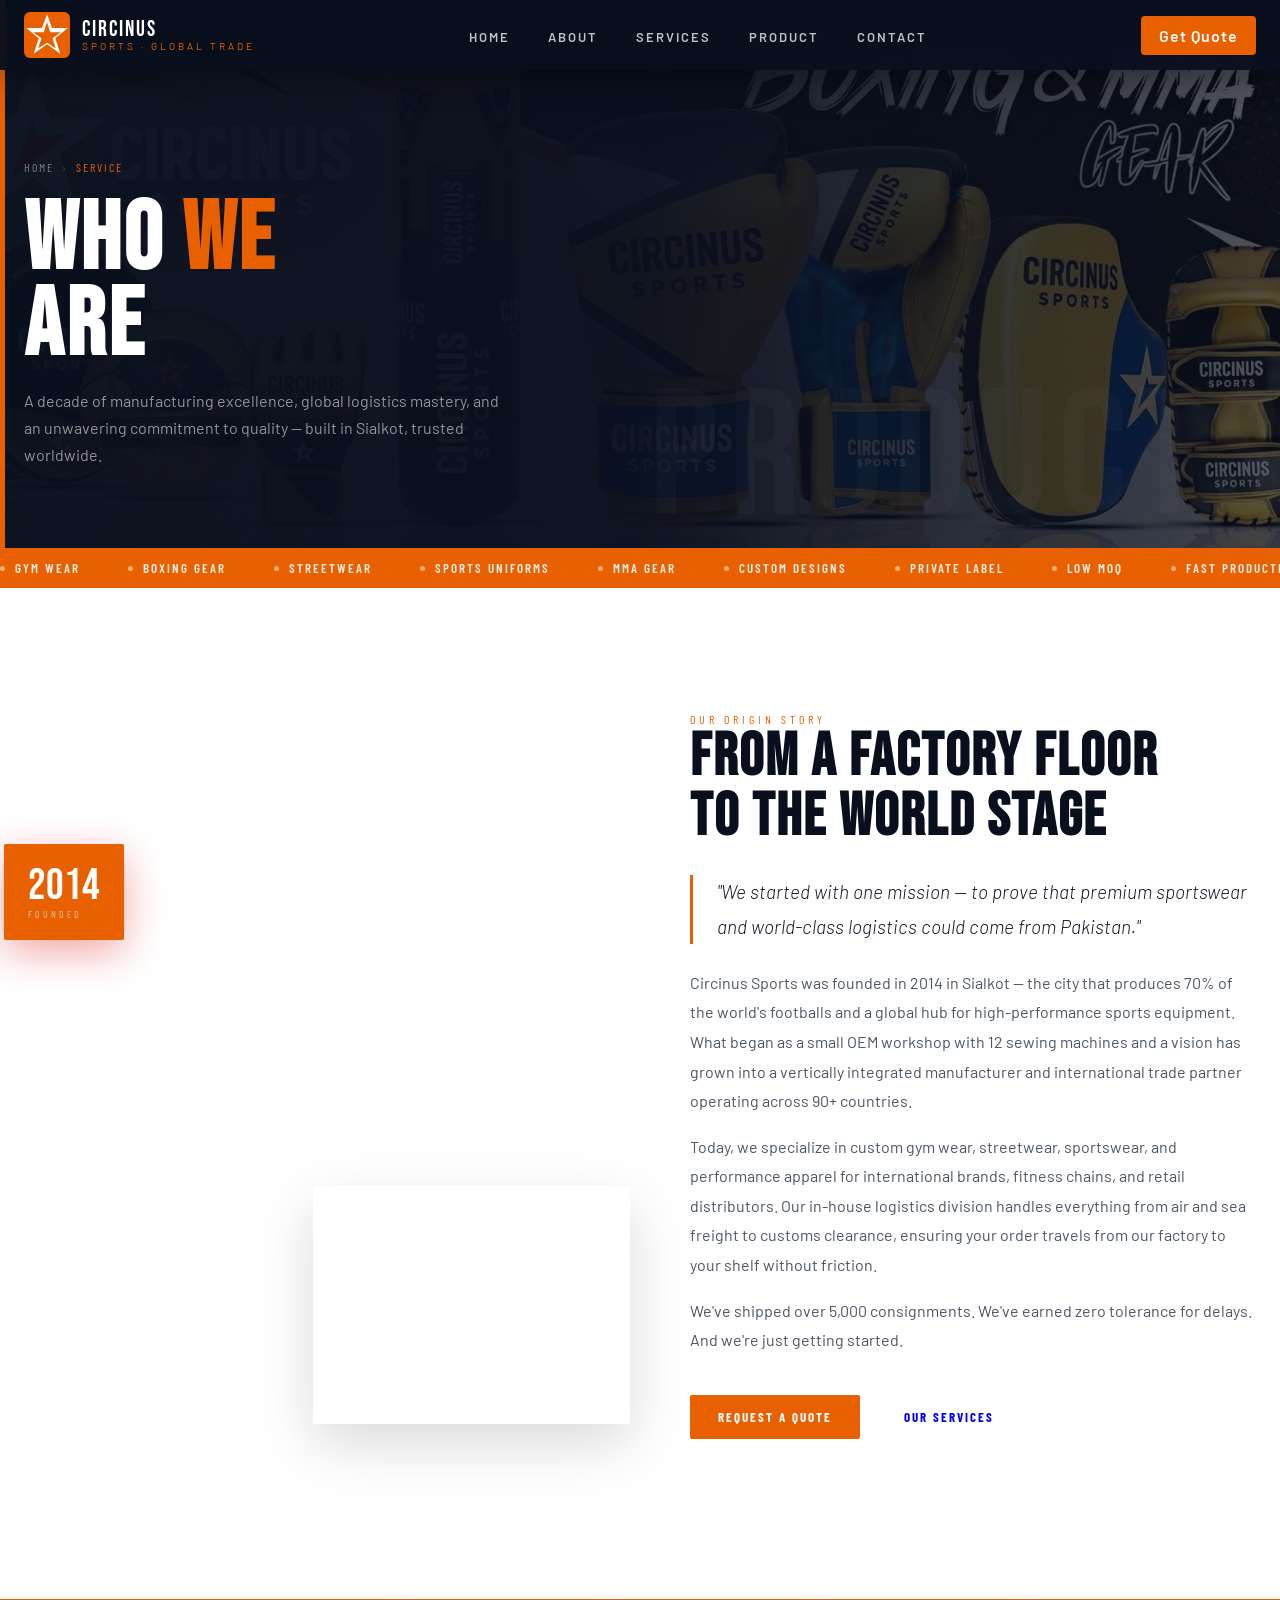
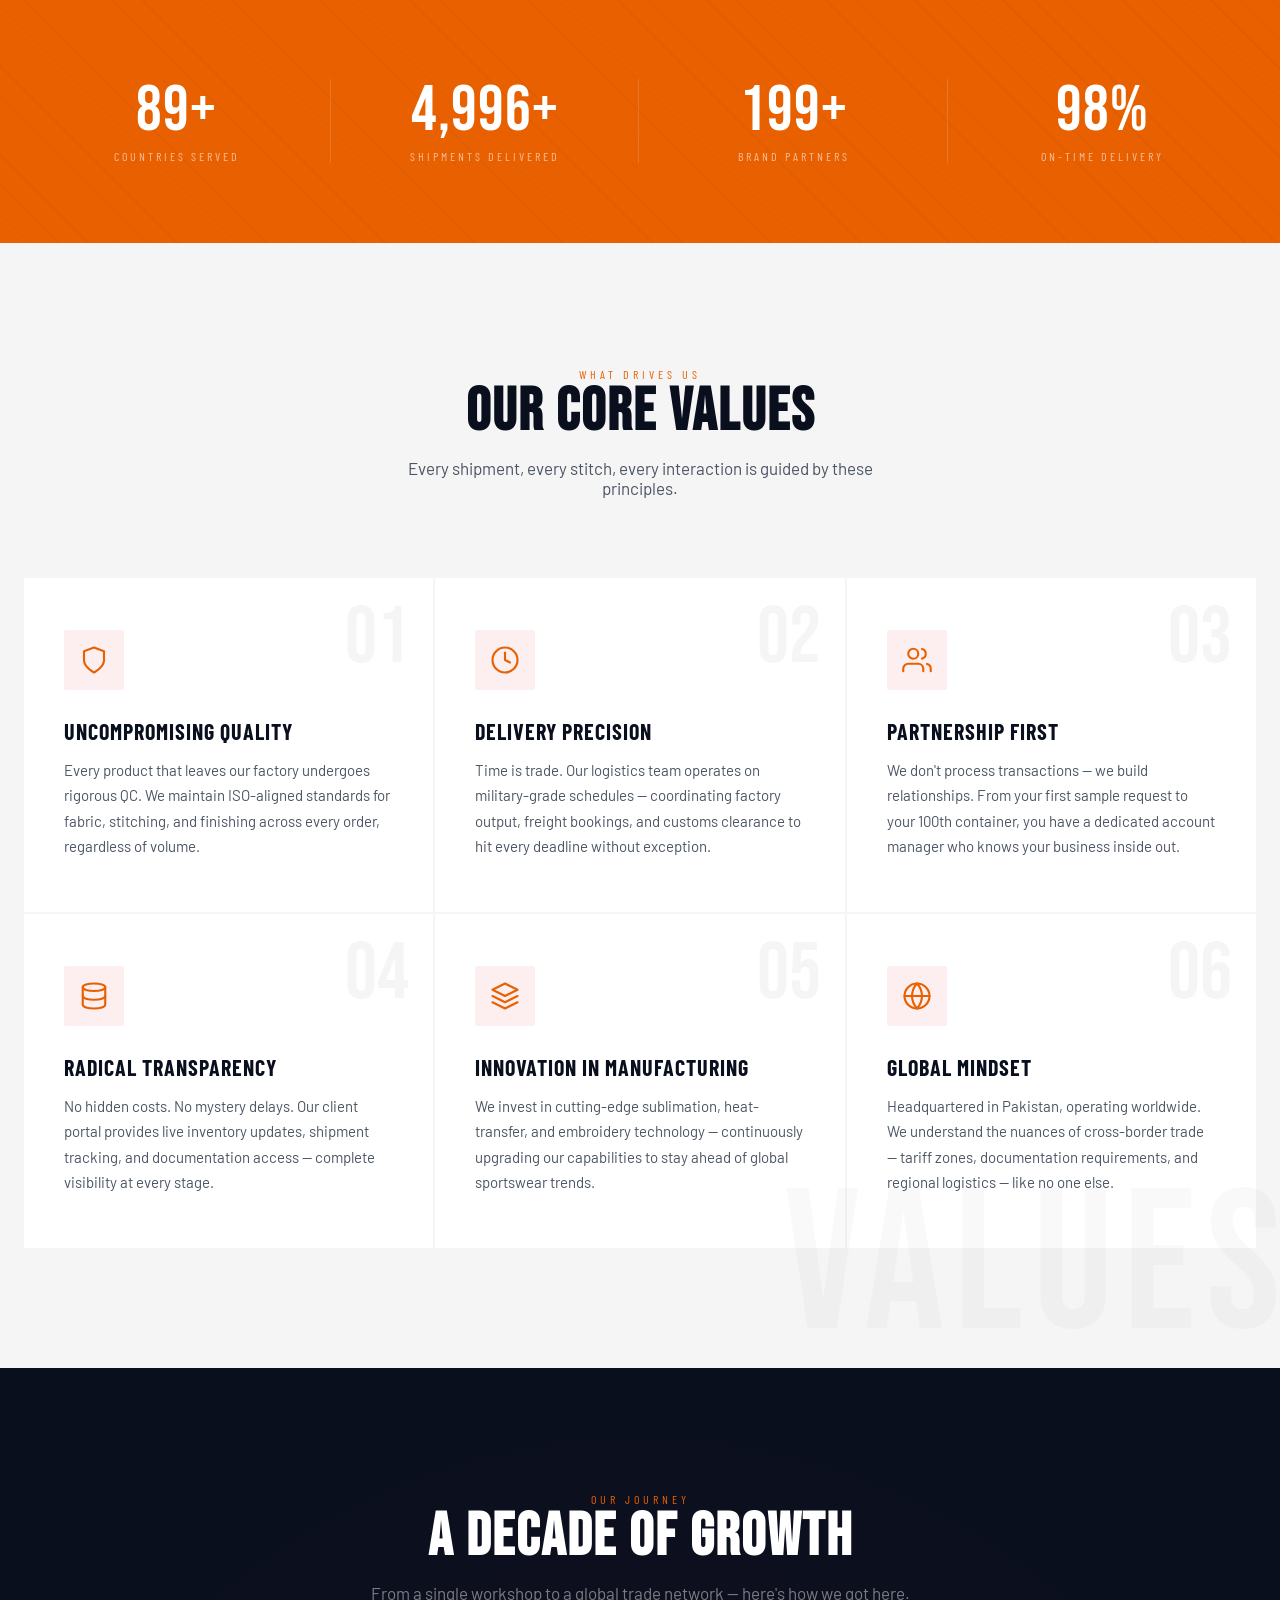
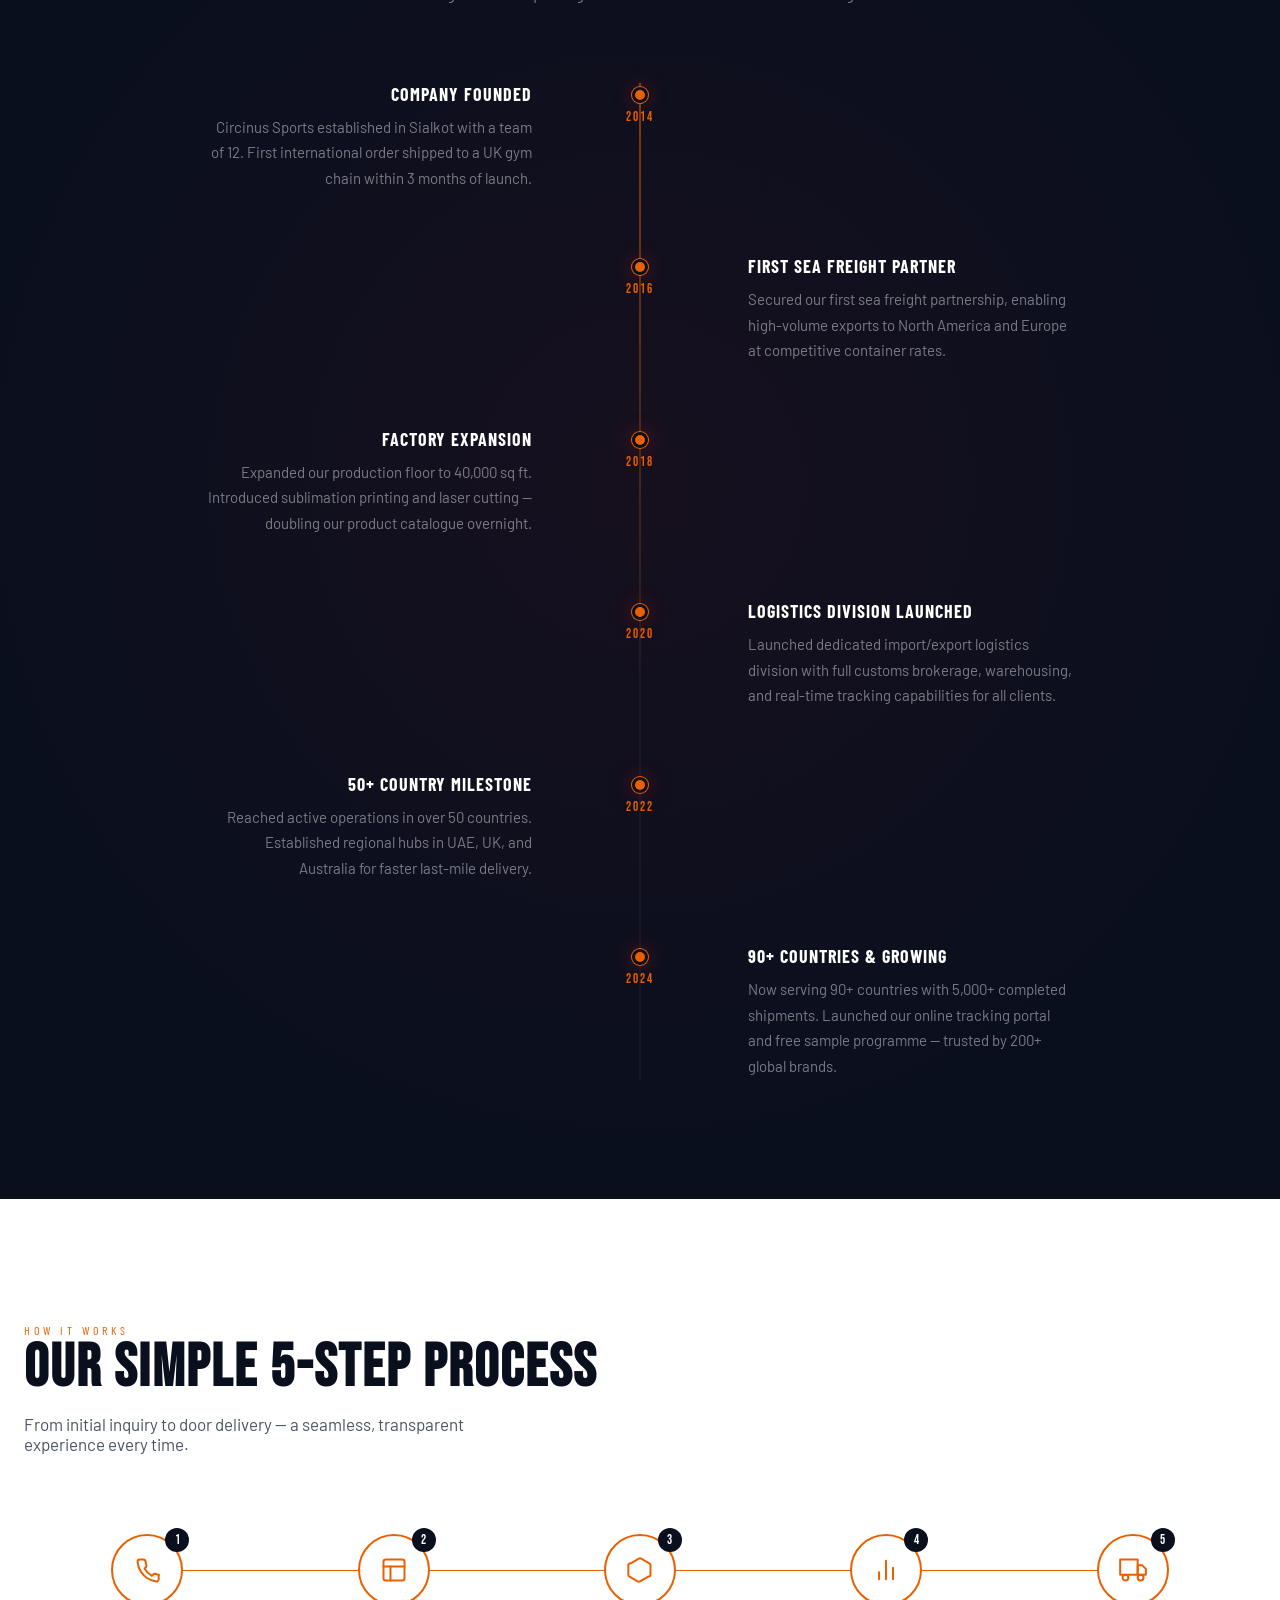
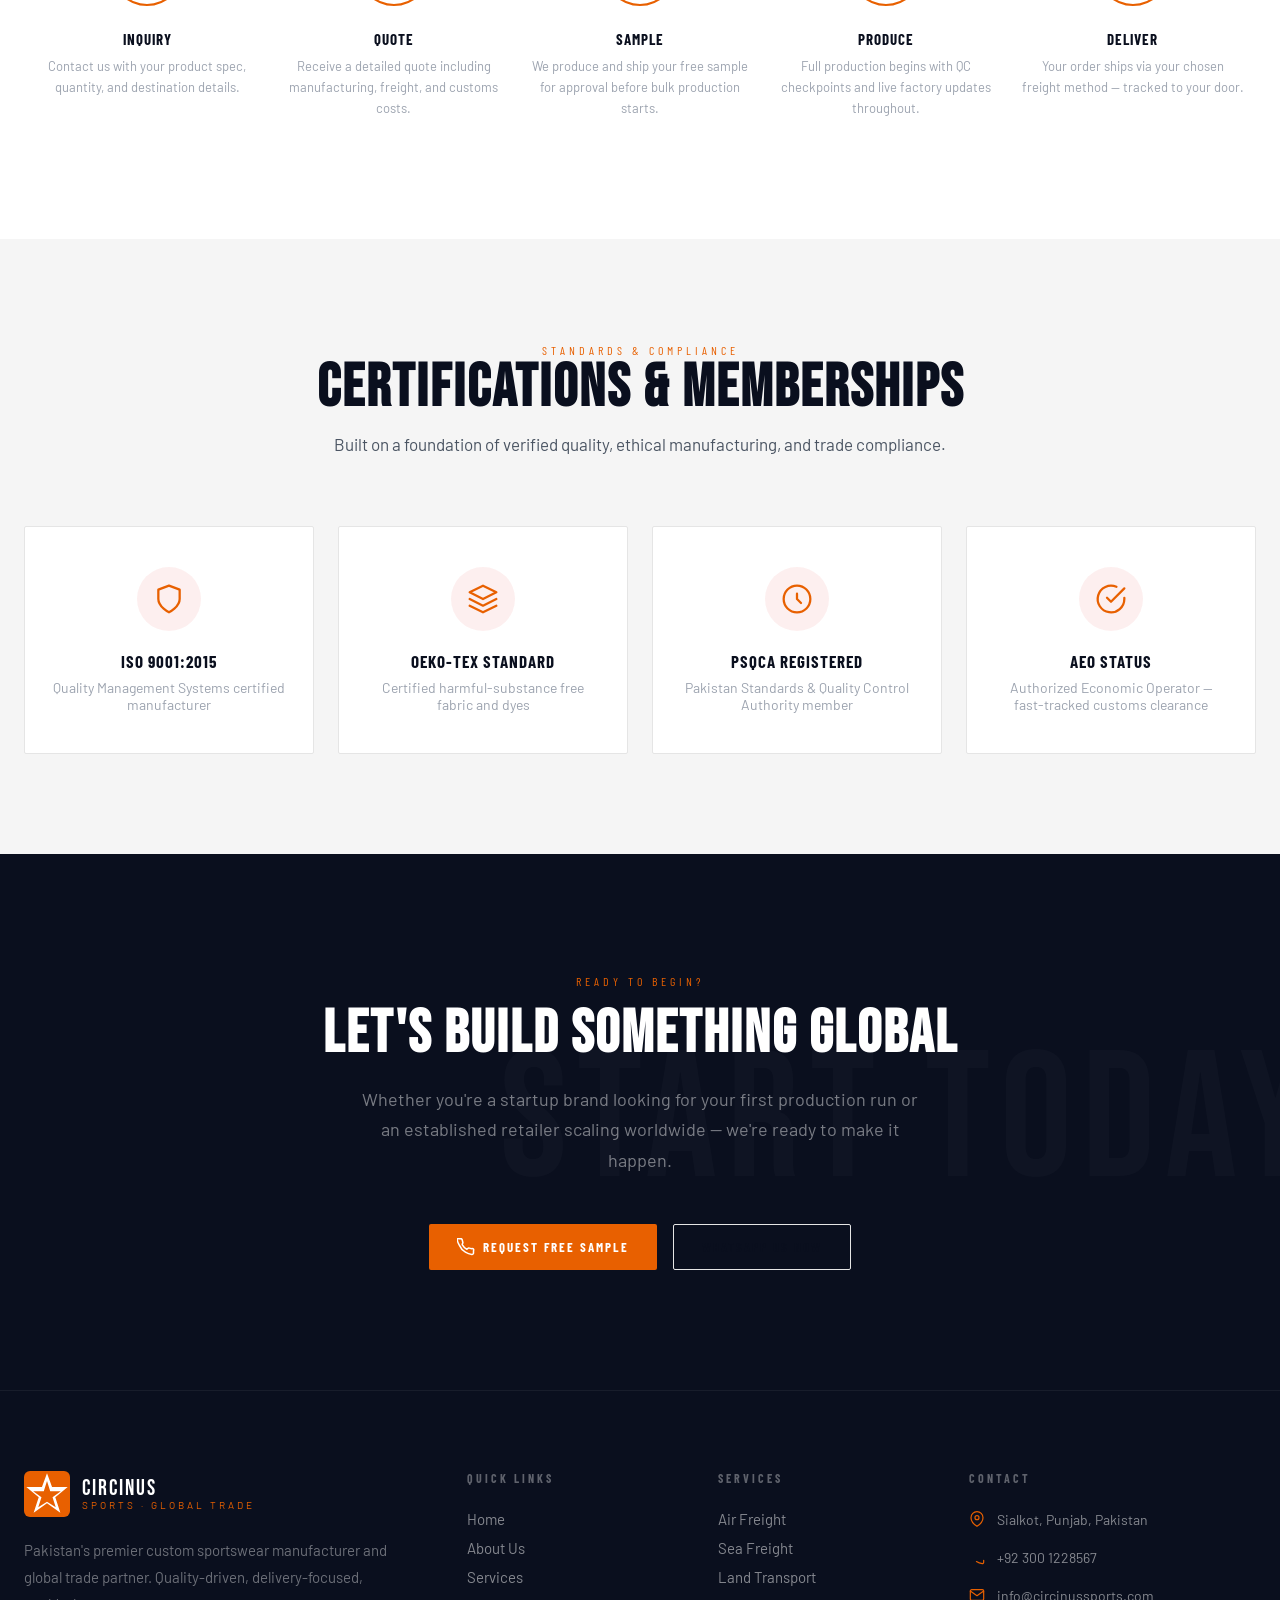
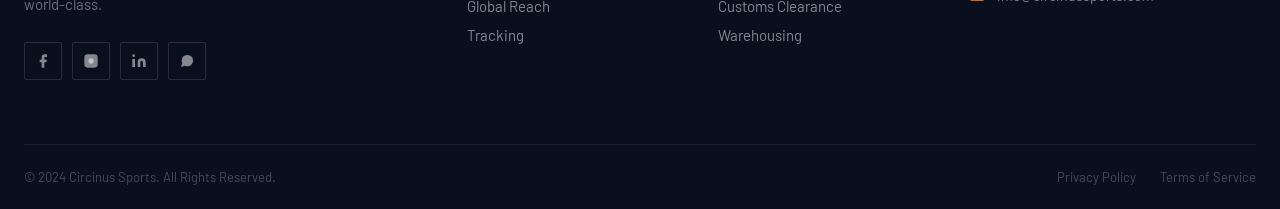
==== commit a88c67c6: "first commit" ====
--- a/about.html
+++ b/about.html
@@ -3,19 +3,18 @@
 <head>
 <meta charset="UTF-8">
 <meta name="viewport" content="width=device-width, initial-scale=1.0">
-<title>About Us — Circinus Sports</title>
+<title>About Us — Circinus Sports Global Trade</title>
 <link rel="preconnect" href="https://fonts.googleapis.com">
 <link href="https://fonts.googleapis.com/css2?family=Bebas+Neue&family=Barlow:ital,wght@0,300;0,400;0,500;0,600;0,700;1,300&family=Barlow+Condensed:wght@400;600;700&display=swap" rel="stylesheet">
 <link rel="stylesheet" href="style/nav.css">
 <link rel="stylesheet" href="style/about.css">
-<link rel="stylesheet" href="style/footer.css">
 </head>
 <body>
 <!-- NAVBAR -->
 <nav id="navbar">
   <div class="container">
     <div class="nav-inner">
-      <a href="#" class="nav-logo">
+      <a href="index.html" class="nav-logo">
         <div class="logo-icon">
           <svg class="logo-star" viewBox="0 0 100 100" xmlns="http://www.w3.org/2000/svg">
             <polygon points="50,5 61,35 95,35 68,57 79,91 50,70 21,91 32,57 5,35 39,35" fill="white"/>
@@ -27,15 +26,18 @@
           <span class="sub">Sports · Global Trade</span>
         </div>
       </a>
+
       <ul class="nav-links">
         <li><a href="index.html">Home</a></li>
         <li><a href="about.html">About</a></li>
-        <li><a href="services.html">Services</a></li>>
+        <li><a href="services.html">Services</a></li>
         <li><a href="products.html">Product</a></li>
         <li><a href="contact.html">Contact</a></li>
       </ul>
-      <a href="#tracking" class="btn btn-primary nav-cta">Get Quote</a>
-      <button class="hamburger" id="hamburger" aria-label="Menu">
+
+      <a href="contact.html" class="nav-cta">Get Quote</a>
+
+      <button class="hamburger" id="hamburger" aria-label="Toggle menu" aria-expanded="false">
         <span></span><span></span><span></span>
       </button>
     </div>
@@ -44,87 +46,86 @@
 
 <!-- MOBILE MENU -->
 <div class="mobile-overlay" id="overlay"></div>
-<div class="mobile-menu" id="mobileMenu">
+<div class="mobile-menu" id="mobileMenu" aria-hidden="true">
   <a href="index.html" class="mob-link">Home</a>
   <a href="about.html" class="mob-link">About</a>
-  <a href="#services" class="mob-link">Services</a>
+  <a href="services.html" class="mob-link">Services</a>
   <a href="products.html" class="mob-link">Product</a>
   <a href="contact.html" class="mob-link">Contact</a>
 </div>
+
+
 <!-- PAGE HERO -->
 <section id="page-hero">
-  <div class="page-hero-bg"></div>
-  <div class="hero-left-line"></div>
+  <div class="hero-accent-line"></div>
+  <div class="page-hero-bg-text">PRODUCTS</div>
   <div class="container">
     <div class="page-hero-content">
       <div class="breadcrumb">
         <a href="index.html">Home</a>
-        <span>/</span>
-        <span class="current">About Us</span>
-      </div><br>
-      <h1 class="page-hero-h1"><br>About<em>US</em></h1>
-    </div>
-  </div>
-  <div class="hero-scroll-indicator">
-    <div class="scroll-track"><div class="scroll-fill"></div></div>
-    <div class="scroll-num">SCROLL</div>
-  </div>
-</section>
+        <span class="sep">›</span>
+        <span class="current">Service</span>
+      </div>
+      <h1 class="page-hero-title">WHO <em>WE </em><br>ARE</h1>
+      <p class="page-hero-sub">A decade of manufacturing excellence, global logistics mastery, and an unwavering commitment to quality — built in Sialkot, trusted worldwide.</p>
+    </div>
+  </div>
+</section>
+
+<!-- TICKER -->
+<div class="ticker">
+  <div class="ticker-track">
+    <span class="ticker-item"><span class="ticker-dot"></span>Gym Wear</span>
+    <span class="ticker-item"><span class="ticker-dot"></span>Boxing Gear</span>
+    <span class="ticker-item"><span class="ticker-dot"></span>Streetwear</span>
+    <span class="ticker-item"><span class="ticker-dot"></span>Sports Uniforms</span>
+    <span class="ticker-item"><span class="ticker-dot"></span>MMA Gear</span>
+    <span class="ticker-item"><span class="ticker-dot"></span>Custom Designs</span>
+    <span class="ticker-item"><span class="ticker-dot"></span>Private Label</span>
+    <span class="ticker-item"><span class="ticker-dot"></span>Low MOQ</span>
+    <span class="ticker-item"><span class="ticker-dot"></span>Fast Production</span>
+    <span class="ticker-item"><span class="ticker-dot"></span>Premium Fabrics</span>
+    <span class="ticker-item"><span class="ticker-dot"></span>Gym Wear</span>
+    <span class="ticker-item"><span class="ticker-dot"></span>Boxing Gear</span>
+    <span class="ticker-item"><span class="ticker-dot"></span>Streetwear</span>
+    <span class="ticker-item"><span class="ticker-dot"></span>Sports Uniforms</span>
+    <span class="ticker-item"><span class="ticker-dot"></span>MMA Gear</span>
+    <span class="ticker-item"><span class="ticker-dot"></span>Custom Designs</span>
+    <span class="ticker-item"><span class="ticker-dot"></span>Private Label</span>
+    <span class="ticker-item"><span class="ticker-dot"></span>Low MOQ</span>
+    <span class="ticker-item"><span class="ticker-dot"></span>Fast Production</span>
+    <span class="ticker-item"><span class="ticker-dot"></span>Premium Fabrics</span>
+  </div>
+</div>
 
 <!-- STORY -->
 <section id="story">
   <div class="container">
     <div class="story-layout">
-
-      <!-- LEFT VISUAL -->
       <div class="story-imagery reveal-left">
         <div class="story-year-tag">
           <div class="year">2014</div>
-          <div class="year-label">Establishment</div>
-        </div>
-
+          <div class="year-label">Founded</div>
+        </div>
         <div class="story-img-main"></div>
         <div class="story-img-accent"></div>
       </div>
-
-      <!-- RIGHT TEXT -->
       <div class="story-text reveal-right">
-        <span class="section-label">About Circinus Sports</span>
-
-        <h2 class="section-title">
-          Built for Performance,<br>
-          Designed for the World
-        </h2>
-
-        <p class="story-lead">
-          “From a small workshop in Sialkot to a global sportswear manufacturer — our journey is built on quality, trust, and consistency.”
-        </p>
-
-        <p class="story-body">
-          Founded in 2014 in Sialkot, Pakistan — the heart of the global sports manufacturing industry — Circinus Sports started as a small OEM unit with a clear vision: to create premium-quality sportswear that meets international standards.
-        </p>
-
-        <p class="story-body">
-          Over the years, we have grown into a fully integrated sportswear manufacturing and export company, specializing in gym wear, streetwear, boxing gear, and custom team uniforms. Today, we proudly serve clients in more than 90 countries.
-        </p>
-
-        <p class="story-body">
-          What sets us apart is not just manufacturing — but complete supply chain solutions. From production to packaging, logistics, customs clearance, and global delivery, we handle everything end-to-end.
-        </p>
-
-        <p class="story-body">
-          With over 5,000 successful shipments delivered worldwide, we continue to push forward with one goal: becoming a global leader in sportswear innovation.
-        </p>
-
+        <span class="section-label">Our Origin Story</span>
+        <h2 class="section-title">From a Factory Floor<br>to the World Stage</h2>
+        <p class="story-lead">"We started with one mission — to prove that premium sportswear and world-class logistics could come from Pakistan."</p>
+        <p class="story-body">Circinus Sports was founded in 2014 in Sialkot — the city that produces 70% of the world's footballs and a global hub for high-performance sports equipment. What began as a small OEM workshop with 12 sewing machines and a vision has grown into a vertically integrated manufacturer and international trade partner operating across 90+ countries.</p>
+        <p class="story-body">Today, we specialize in custom gym wear, streetwear, sportswear, and performance apparel for international brands, fitness chains, and retail distributors. Our in-house logistics division handles everything from air and sea freight to customs clearance, ensuring your order travels from our factory to your shelf without friction.</p>
+        <p class="story-body">We've shipped over 5,000 consignments. We've earned zero tolerance for delays. And we're just getting started.</p>
         <div class="story-ctas">
-          <a href="index.html#products" class="btn btn-primary">Explore Products</a>
+          <a href="index.html#tracking" class="btn btn-primary">Request a Quote</a>
           <a href="index.html#services" class="btn btn-outline-dark">Our Services</a>
         </div>
       </div>
-
-    </div>
-  </div>
-</section>
+    </div>
+  </div>
+</section>
+
 <!-- STATS BAND -->
 <div class="stats-band">
   <div class="container">
@@ -148,117 +149,83 @@
     </div>
   </div>
 </div>
+
 <!-- VALUES -->
 <section id="values">
   <div class="container">
-
     <div class="values-header reveal">
-      <span class="section-label">What Defines Us</span>
-      <h2 class="section-title">Core Principles We Follow</h2>
-      <p>
-        Everything we manufacture, ship, and deliver is guided by discipline, precision, and long-term trust.
-      </p>
-    </div>
-
+      <span class="section-label">What Drives Us</span>
+      <h2 class="section-title">Our Core Values</h2>
+      <p>Every shipment, every stitch, every interaction is guided by these principles.</p>
+    </div>
     <div class="values-grid">
-
-      <!-- QUALITY -->
       <div class="value-card reveal d1">
         <div class="val-num">01</div>
         <div class="val-icon">
           <svg viewBox="0 0 24 24"><path d="M12 22s8-4 8-10V5l-8-3-8 3v7c0 6 8 10 8 10z"/></svg>
         </div>
-        <h3>Premium Quality Control</h3>
-        <p>
-          Every product goes through strict multi-stage inspection to ensure international-grade fabric, stitching, and finishing standards.
-        </p>
-      </div>
-
-      <!-- DELIVERY -->
+        <h3>Uncompromising Quality</h3>
+        <p>Every product that leaves our factory undergoes rigorous QC. We maintain ISO-aligned standards for fabric, stitching, and finishing across every order, regardless of volume.</p>
+      </div>
       <div class="value-card reveal d2">
         <div class="val-num">02</div>
         <div class="val-icon">
           <svg viewBox="0 0 24 24"><circle cx="12" cy="12" r="10"/><polyline points="12 6 12 12 16 14"/></svg>
         </div>
-        <h3>On-Time Delivery</h3>
-        <p>
-          We operate with strict production timelines and global logistics coordination to ensure every shipment arrives exactly when promised.
-        </p>
-      </div>
-
-      <!-- PARTNERSHIP -->
+        <h3>Delivery Precision</h3>
+        <p>Time is trade. Our logistics team operates on military-grade schedules — coordinating factory output, freight bookings, and customs clearance to hit every deadline without exception.</p>
+      </div>
       <div class="value-card reveal d3">
         <div class="val-num">03</div>
         <div class="val-icon">
-          <svg viewBox="0 0 24 24"><path d="M17 21v-2a4 4 0 00-4-4H5a4 4 0 00-4 4v2"/><circle cx="9" cy="7" r="4"/></svg>
-        </div>
-        <h3>Long-Term Partnership</h3>
-        <p>
-          We don’t just supply products — we build long-term relationships with brands, gyms, and distributors worldwide.
-        </p>
-      </div>
-
-      <!-- TRANSPARENCY -->
+          <svg viewBox="0 0 24 24"><path d="M17 21v-2a4 4 0 00-4-4H5a4 4 0 00-4 4v2"/><circle cx="9" cy="7" r="4"/><path d="M23 21v-2a4 4 0 00-3-3.87"/><path d="M16 3.13a4 4 0 010 7.75"/></svg>
+        </div>
+        <h3>Partnership First</h3>
+        <p>We don't process transactions — we build relationships. From your first sample request to your 100th container, you have a dedicated account manager who knows your business inside out.</p>
+      </div>
       <div class="value-card reveal d4">
         <div class="val-num">04</div>
         <div class="val-icon">
-          <svg viewBox="0 0 24 24"><ellipse cx="12" cy="5" rx="9" ry="3"/><path d="M21 12c0 1.66-4 3-9 3s-9-1.34-9-3"/></svg>
-        </div>
-        <h3>Full Transparency</h3>
-        <p>
-          Clear pricing, real-time updates, and complete visibility from production to delivery — no hidden steps or surprises.
-        </p>
-      </div>
-
-      <!-- INNOVATION -->
+          <svg viewBox="0 0 24 24"><ellipse cx="12" cy="5" rx="9" ry="3"/><path d="M21 12c0 1.66-4 3-9 3s-9-1.34-9-3"/><path d="M3 5v14c0 1.66 4 3 9 3s9-1.34 9-3V5"/></svg>
+        </div>
+        <h3>Radical Transparency</h3>
+        <p>No hidden costs. No mystery delays. Our client portal provides live inventory updates, shipment tracking, and documentation access — complete visibility at every stage.</p>
+      </div>
       <div class="value-card reveal d5">
         <div class="val-num">05</div>
         <div class="val-icon">
-          <svg viewBox="0 0 24 24"><path d="M12 2L2 7l10 5 10-5-10-5z"/></svg>
-        </div>
-        <h3>Modern Manufacturing</h3>
-        <p>
-          We continuously upgrade machinery and techniques including sublimation, embroidery, and performance fabric technology.
-        </p>
-      </div>
-
-      <!-- GLOBAL -->
+          <svg viewBox="0 0 24 24"><path d="M12 2L2 7l10 5 10-5-10-5z"/><path d="M2 17l10 5 10-5"/><path d="M2 12l10 5 10-5"/></svg>
+        </div>
+        <h3>Innovation in Manufacturing</h3>
+        <p>We invest in cutting-edge sublimation, heat-transfer, and embroidery technology — continuously upgrading our capabilities to stay ahead of global sportswear trends.</p>
+      </div>
       <div class="value-card reveal d6">
         <div class="val-num">06</div>
         <div class="val-icon">
-          <svg viewBox="0 0 24 24"><path d="M12 22c5.523 0 10-4.477 10-10S17.523 2 12 2 2 6.477 2 12s4.477 10 10 10z"/></svg>
-        </div>
-        <h3>Global Expertise</h3>
-        <p>
-          With experience in 90+ countries, we understand international trade, compliance, and logistics better than most manufacturers.
-        </p>
-      </div>
-
-    </div>
-
-  </div>
-</section><!-- TIMELINE -->
+          <svg viewBox="0 0 24 24"><path d="M12 22c5.523 0 10-4.477 10-10S17.523 2 12 2 2 6.477 2 12s4.477 10 10 10z"/><path d="M2 12h20"/><path d="M12 2a15.3 15.3 0 014 10 15.3 15.3 0 01-4 10 15.3 15.3 0 01-4-10 15.3 15.3 0 014-10z"/></svg>
+        </div>
+        <h3>Global Mindset</h3>
+        <p>Headquartered in Pakistan, operating worldwide. We understand the nuances of cross-border trade — tariff zones, documentation requirements, and regional logistics — like no one else.</p>
+      </div>
+    </div>
+  </div>
+</section>
+
+<!-- TIMELINE -->
 <section id="timeline">
   <div class="container">
-
     <div class="timeline-header reveal">
       <span class="section-label" style="color:var(--orange)">Our Journey</span>
-      <h2 class="section-title light">A Decade of Progress</h2>
-      <p>
-        From a small workshop in Sialkot to a global sportswear manufacturing and export brand.
-      </p>
-    </div>
-
+      <h2 class="section-title light">A Decade of Growth</h2>
+      <p>From a single workshop to a global trade network — here's how we got here.</p>
+    </div>
     <div class="timeline-body">
       <div class="timeline-line"></div>
 
-      <!-- 2014 -->
       <div class="tl-item left">
         <div class="tl-content">
           <h3>Company Founded</h3>
-          <p>
-            Started in Sialkot with a small production unit and first international shipment to the UK.
-          </p>
+          <p>Circinus Sports established in Sialkot with a team of 12. First international order shipped to a UK gym chain within 3 months of launch.</p>
         </div>
         <div class="tl-dot">
           <div class="tl-dot-inner"></div>
@@ -267,7 +234,6 @@
         <div class="tl-spacer"></div>
       </div>
 
-      <!-- 2016 -->
       <div class="tl-item right">
         <div class="tl-spacer"></div>
         <div class="tl-dot">
@@ -275,20 +241,15 @@
           <div class="tl-year">2016</div>
         </div>
         <div class="tl-content">
-          <h3>Global Shipping Expansion</h3>
-          <p>
-            Established international freight partnerships for large-scale exports to Europe and North America.
-          </p>
-        </div>
-      </div>
-
-      <!-- 2018 -->
+          <h3>First Sea Freight Partner</h3>
+          <p>Secured our first sea freight partnership, enabling high-volume exports to North America and Europe at competitive container rates.</p>
+        </div>
+      </div>
+
       <div class="tl-item left">
         <div class="tl-content">
-          <h3>Production Growth</h3>
-          <p>
-            Expanded manufacturing facility and introduced advanced printing and cutting technologies.
-          </p>
+          <h3>Factory Expansion</h3>
+          <p>Expanded our production floor to 40,000 sq ft. Introduced sublimation printing and laser cutting — doubling our product catalogue overnight.</p>
         </div>
         <div class="tl-dot">
           <div class="tl-dot-inner"></div>
@@ -297,7 +258,6 @@
         <div class="tl-spacer"></div>
       </div>
 
-      <!-- 2020 -->
       <div class="tl-item right">
         <div class="tl-spacer"></div>
         <div class="tl-dot">
@@ -305,20 +265,15 @@
           <div class="tl-year">2020</div>
         </div>
         <div class="tl-content">
-          <h3>Logistics Division Launch</h3>
-          <p>
-            Introduced end-to-end logistics including customs clearance, warehousing, and shipment tracking.
-          </p>
-        </div>
-      </div>
-
-      <!-- 2022 -->
+          <h3>Logistics Division Launched</h3>
+          <p>Launched dedicated import/export logistics division with full customs brokerage, warehousing, and real-time tracking capabilities for all clients.</p>
+        </div>
+      </div>
+
       <div class="tl-item left">
         <div class="tl-content">
-          <h3>Global Reach Expansion</h3>
-          <p>
-            Expanded operations to 50+ countries with regional delivery support in key international markets.
-          </p>
+          <h3>50+ Country Milestone</h3>
+          <p>Reached active operations in over 50 countries. Established regional hubs in UAE, UK, and Australia for faster last-mile delivery.</p>
         </div>
         <div class="tl-dot">
           <div class="tl-dot-inner"></div>
@@ -327,7 +282,6 @@
         <div class="tl-spacer"></div>
       </div>
 
-      <!-- 2024 -->
       <div class="tl-item right">
         <div class="tl-spacer"></div>
         <div class="tl-dot">
@@ -335,103 +289,107 @@
           <div class="tl-year">2024</div>
         </div>
         <div class="tl-content">
-          <h3>90+ Countries Served</h3>
-          <p>
-            Now a global sportswear manufacturer with 5,000+ shipments and trusted by international brands worldwide.
-          </p>
-        </div>
-      </div>
-
-    </div>
-
+          <h3>90+ Countries &amp; Growing</h3>
+          <p>Now serving 90+ countries with 5,000+ completed shipments. Launched our online tracking portal and free sample programme — trusted by 200+ global brands.</p>
+        </div>
+      </div>
+
+    </div>
   </div>
 </section>
 <!-- PROCESS -->
 <section id="process">
   <div class="container">
-
     <div class="process-header reveal">
       <span class="section-label">How It Works</span>
-      <h2 class="section-title">Simple 5-Step Workflow</h2>
-      <p>
-        From inquiry to global delivery — a fast, transparent, and fully managed production process.
-      </p>
-    </div>
-
+      <h2 class="section-title">Our Simple 5-Step Process</h2>
+      <p>From initial inquiry to door delivery — a seamless, transparent experience every time.</p>
+    </div>
     <div class="process-steps">
-
-      <!-- STEP 1 -->
       <div class="process-step reveal d1">
         <div class="step-circle">
           <span class="step-num">1</span>
-          <svg viewBox="0 0 24 24">
-            <path d="M22 16.92v3a2 2 0 01-2.18 2A19.79 19.79 0 0112 18.85a19.5 19.5 0 01-5-5 19.79 19.79 0 01-3.07-8.67A2 2 0 015.73 3h3a2 2 0 012 1.72c.127.96.361 1.903.7 2.81a2 2 0 01-.45 2.11L9.91 10.74a16 16 0 006.29 6.29l1.14-1.14a2 2 0 012.11-.45c.907.339 1.85.573 2.81.7A2 2 0 0122 16.92z"/>
-          </svg>
+          <svg viewBox="0 0 24 24"><path d="M22 16.92v3a2 2 0 01-2.18 2A19.79 19.79 0 0112 18.85a19.5 19.5 0 01-5-5 19.79 19.79 0 01-3.07-8.67A2 2 0 015.73 3h3a2 2 0 012 1.72c.127.96.361 1.903.7 2.81a2 2 0 01-.45 2.11L9.91 10.74a16 16 0 006.29 6.29l1.14-1.14a2 2 0 012.11-.45c.907.339 1.85.573 2.81.7A2 2 0 0122 16.92z"/></svg>
         </div>
         <h4>Inquiry</h4>
-        <p>Share your product requirements, quantity, and destination.</p>
-      </div>
-
-      <!-- STEP 2 -->
+        <p>Contact us with your product spec, quantity, and destination details.</p>
+      </div>
       <div class="process-step reveal d2">
         <div class="step-circle">
           <span class="step-num">2</span>
-          <svg viewBox="0 0 24 24">
-            <rect x="3" y="3" width="18" height="18" rx="2" ry="2"/>
-            <line x1="3" y1="9" x2="21" y2="9"/>
-            <line x1="9" y1="21" x2="9" y2="9"/>
-          </svg>
-        </div>
-        <h4>Quotation</h4>
-        <p>Complete pricing including production, freight, and logistics costs.</p>
-      </div>
-
-      <!-- STEP 3 -->
+          <svg viewBox="0 0 24 24"><rect x="3" y="3" width="18" height="18" rx="2" ry="2"/><line x1="3" y1="9" x2="21" y2="9"/><line x1="9" y1="21" x2="9" y2="9"/></svg>
+        </div>
+        <h4>Quote</h4>
+        <p>Receive a detailed quote including manufacturing, freight, and customs costs.</p>
+      </div>
       <div class="process-step reveal d3">
         <div class="step-circle">
           <span class="step-num">3</span>
-          <svg viewBox="0 0 24 24">
-            <path d="M21 16V8a2 2 0 00-1-1.73l-7-4a2 2 0 00-2 0l-7 4A2 2 0 002 8v8a2 2 0 001 1.73l7 4a2 2 0 002 0l7-4A2 2 0 0021 16z"/>
-          </svg>
-        </div>
-        <h4>Sampling</h4>
-        <p>We create and ship samples for quality approval before bulk production.</p>
-      </div>
-
-      <!-- STEP 4 -->
+          <svg viewBox="0 0 24 24"><path d="M21 16V8a2 2 0 00-1-1.73l-7-4a2 2 0 00-2 0l-7 4A2 2 0 002 8v8a2 2 0 001 1.73l7 4a2 2 0 002 0l7-4A2 2 0 0021 16z"/></svg>
+        </div>
+        <h4>Sample</h4>
+        <p>We produce and ship your free sample for approval before bulk production starts.</p>
+      </div>
       <div class="process-step reveal d4">
         <div class="step-circle">
           <span class="step-num">4</span>
-          <svg viewBox="0 0 24 24">
-            <line x1="18" y1="20" x2="18" y2="10"/>
-            <line x1="12" y1="20" x2="12" y2="4"/>
-            <line x1="6" y1="20" x2="6" y2="14"/>
-          </svg>
-        </div>
-        <h4>Production</h4>
-        <p>Mass production with strict quality control at every stage.</p>
-      </div>
-
-      <!-- STEP 5 -->
+          <svg viewBox="0 0 24 24"><line x1="18" y1="20" x2="18" y2="10"/><line x1="12" y1="20" x2="12" y2="4"/><line x1="6" y1="20" x2="6" y2="14"/></svg>
+        </div>
+        <h4>Produce</h4>
+        <p>Full production begins with QC checkpoints and live factory updates throughout.</p>
+      </div>
       <div class="process-step reveal d5">
         <div class="step-circle">
           <span class="step-num">5</span>
-          <svg viewBox="0 0 24 24">
-            <rect x="1" y="3" width="15" height="13"/>
-            <polygon points="16 8 20 8 23 11 23 16 16 16 16 8"/>
-            <circle cx="5.5" cy="18.5" r="2.5"/>
-            <circle cx="18.5" cy="18.5" r="2.5"/>
-          </svg>
-        </div>
-        <h4>Delivery</h4>
-        <p>Fast global shipping with real-time tracking to your doorstep.</p>
-      </div>
-
-    </div>
-
-  </div>
-</section>
-
+          <svg viewBox="0 0 24 24"><rect x="1" y="3" width="15" height="13"/><polygon points="16 8 20 8 23 11 23 16 16 16 16 8"/><circle cx="5.5" cy="18.5" r="2.5"/><circle cx="18.5" cy="18.5" r="2.5"/></svg>
+        </div>
+        <h4>Deliver</h4>
+        <p>Your order ships via your chosen freight method — tracked to your door.</p>
+      </div>
+    </div>
+  </div>
+</section>
+
+<!-- CERTIFICATIONS -->
+<section id="certs">
+  <div class="container">
+    <div class="certs-header reveal">
+      <span class="section-label">Standards &amp; Compliance</span>
+      <h2 class="section-title">Certifications &amp; Memberships</h2>
+      <p>Built on a foundation of verified quality, ethical manufacturing, and trade compliance.</p>
+    </div>
+    <div class="certs-grid">
+      <div class="cert-card reveal d1">
+        <div class="cert-icon">
+          <svg viewBox="0 0 24 24"><path d="M12 22s8-4 8-10V5l-8-3-8 3v7c0 6 8 10 8 10z"/></svg>
+        </div>
+        <h4>ISO 9001:2015</h4>
+        <p>Quality Management Systems certified manufacturer</p>
+      </div>
+      <div class="cert-card reveal d2">
+        <div class="cert-icon">
+          <svg viewBox="0 0 24 24"><path d="M12 2L2 7l10 5 10-5-10-5z"/><path d="M2 17l10 5 10-5"/><path d="M2 12l10 5 10-5"/></svg>
+        </div>
+        <h4>OEKO-TEX Standard</h4>
+        <p>Certified harmful-substance free fabric and dyes</p>
+      </div>
+      <div class="cert-card reveal d3">
+        <div class="cert-icon">
+          <svg viewBox="0 0 24 24"><circle cx="12" cy="12" r="10"/><path d="M12 8v4l3 3"/></svg>
+        </div>
+        <h4>PSQCA Registered</h4>
+        <p>Pakistan Standards & Quality Control Authority member</p>
+      </div>
+      <div class="cert-card reveal d4">
+        <div class="cert-icon">
+          <svg viewBox="0 0 24 24"><path d="M22 11.08V12a10 10 0 11-5.93-9.14"/><polyline points="22 4 12 14.01 9 11.01"/></svg>
+        </div>
+        <h4>AEO Status</h4>
+        <p>Authorized Economic Operator — fast-tracked customs clearance</p>
+      </div>
+    </div>
+  </div>
+</section>
 
 <!-- CTA ABOUT -->
 <section id="cta-about">
@@ -478,7 +436,7 @@
         <ul>
           <li><a href="index.html">Home</a></li>
           <li><a href="about.html">About Us</a></li>
-          <li><a href="services">Services</a></li>
+          <li><a href="index.html#services">Services</a></li>
           <li><a href="index.html#reach">Global Reach</a></li>
           <li><a href="index.html#tracking">Tracking</a></li>
         </ul>
--- a/style/nav.css
+++ b/style/nav.css
@@ -248,4 +248,4 @@
   .hamburger {
     display: flex;
   }
-}+}
--- a/style/about.css
+++ b/style/about.css
@@ -1,66 +1,194 @@
-/* ════ PAGE HERO ════ */
+/* ══ CSS VARIABLES (match your brand) ══ */
+:root {
+  --navy:       #0a0f1e;
+  --navy-light: #111827;
+  --orange:     #e86000;
+  --white:      #ffffff;
+  --gray-100:   #f5f5f5;
+  --gray-200:   #e5e5e5;
+  --gray-400:   #9ca3af;
+  --gray-600:   #4b5563;
+  --ease:       cubic-bezier(0.16, 1, 0.3, 1);
+}
+
+*, *::before, *::after { box-sizing: border-box; margin: 0; padding: 0; }
+
+body {
+  font-family: 'Barlow', sans-serif;
+  background: var(--white);
+  color: var(--navy);
+  overflow-x: hidden;
+}
+
+.container {
+  width: 100%;
+  max-width: 1280px;
+  margin: 0 auto;
+  padding: 0 24px;
+}
+
+/* ══ BUTTONS ══ */
+.btn {
+  display: inline-flex;
+  align-items: center;
+  gap: 8px;
+  padding: 14px 28px;
+  font-family: 'Barlow Condensed', sans-serif;
+  font-size: 13px;
+  font-weight: 700;
+  letter-spacing: 2px;
+  text-transform: uppercase;
+  text-decoration: none;
+  border: none;
+  cursor: pointer;
+  transition: all 0.3s var(--ease);
+  border-radius: 2px;
+}
+.btn-primary { background: var(--orange); color: var(--white); }
+.btn-primary:hover { background: #c55200; transform: translateY(-2px); box-shadow: 0 8px 24px rgba(232,96,0,0.35); }
+.btn-outline { background: transparent; color: var(--navy); border: 1.5px solid var(--gray-200); }
+.btn-outline:hover { border-color: var(--orange); color: var(--orange); }
+
+/* ══ SECTION LABELS ══ */
+.section-label {
+  font-family: 'Barlow Condensed', sans-serif;
+  font-size: 12px;
+  letter-spacing: 4px;
+  text-transform: uppercase;
+  color: var(--orange);
+  margin-bottom: 12px;
+}
+.section-title {
+  font-family: 'Bebas Neue', sans-serif;
+  font-size: clamp(36px, 5vw, 60px);
+  letter-spacing: 2px;
+  color: var(--navy);
+  line-height: 1;
+}
+.section-title.light { color: var(--white); }
+
+/* ══ REVEAL ANIMATIONS ══ */
+.reveal, .reveal-left, .reveal-right {
+  opacity: 0;
+  transition: opacity 0.7s var(--ease), transform 0.7s var(--ease);
+}
+.reveal { transform: translateY(32px); }
+.reveal-left { transform: translateX(-32px); }
+.reveal-right { transform: translateX(32px); }
+.reveal.visible, .reveal-left.visible, .reveal-right.visible {
+  opacity: 1;
+  transform: none;
+}
+.delay-1 { transition-delay: 0.1s; }
+.delay-2 { transition-delay: 0.2s; }
+.delay-3 { transition-delay: 0.3s; }
+.delay-4 { transition-delay: 0.4s; }
+.delay-5 { transition-delay: 0.5s; }
+.delay-6 { transition-delay: 0.6s; }
+
+/* ══ PAGE HERO / BANNER ══ */
 #page-hero {
-  min-height: 72vh;
+  position: relative;
   background: var(--navy);
-  display: flex; align-items: flex-end;
-  padding-bottom: 80px;
-  position: relative; overflow: hidden;
-}
-.page-hero-bg {
-  position: absolute; inset: 0;
-  background:
-    linear-gradient(to bottom, rgba(10,15,30,0.6) 0%, rgba(10,15,30,0.95) 100%),
-    url('../img/banner.png') center/cover no-repeat;
-}
-.page-hero-bg::before {
+  padding: 160px 0 80px;
+  overflow: hidden;
+}
+#page-hero::before {
   content: '';
-  position: absolute; inset: 0;
-  background: repeating-linear-gradient(
-    90deg, transparent, transparent 80px,
-    rgba(255,255,255,0.012) 80px, rgba(255,255,255,0.012) 81px
-  );
-}
-.hero-left-line {
-  position: absolute; top: 0; left: 0; width: 5px; height: 100%;
-  background: linear-gradient(to bottom, var(--orange), var(--orange));
-}
-.page-hero-content { position: relative; z-index: 2; }
+  position: absolute;
+  inset: 0;
+  background-image:
+    linear-gradient(to right, rgba(10,15,30,0.97) 50%, rgba(10,15,30,0.7) 100%),
+    url('../img/banner.png');
+  background-size: cover;
+  background-position: center;
+}
+.hero-accent-line {
+  position: absolute;
+  top: 0;
+  left: 0;
+  width: 5px;
+  height: 100%;
+  background: var(--orange);
+}
+.page-hero-content {
+  position: relative;
+  z-index: 2;
+}
 .breadcrumb {
-  display: flex; align-items: center; gap: 8px; margin-bottom: 24px;
-  font-family: 'Barlow Condensed', sans-serif; font-size: 12px;
-  letter-spacing: 3px; text-transform: uppercase;
-  opacity: 0; animation: fadeUp 0.8s var(--ease) 0.2s forwards;
-}
-.breadcrumb a { color: rgba(255,255,255,0.4); text-decoration: none; transition: color 0.2s; }
+  display: flex;
+  align-items: center;
+  gap: 8px;
+  margin-bottom: 24px;
+  opacity: 0;
+  animation: fadeUp 0.7s var(--ease) 0.2s forwards;
+}
+.breadcrumb a, .breadcrumb span {
+  font-family: 'Barlow Condensed', sans-serif;
+  font-size: 12px;
+  letter-spacing: 2px;
+  text-transform: uppercase;
+  color: rgba(255,255,255,0.45);
+  text-decoration: none;
+}
 .breadcrumb a:hover { color: var(--orange); }
-.breadcrumb span { color: rgba(255,255,255,0.2); }
+.breadcrumb .sep { color: rgba(255,255,255,0.2); }
 .breadcrumb .current { color: var(--orange); }
-.page-hero-h1 {
+.page-hero-title {
   font-family: 'Bebas Neue', sans-serif;
-  font-size: clamp(64px, 11vw, 140px);
-  line-height: 0.88; color: var(--white); letter-spacing: 2px;
-  opacity: 0; animation: fadeUp 0.9s var(--ease) 0.35s forwards;
-}
-.page-hero-h1 em { color: var(--orange); font-style: normal; display: block; }
+  font-size: clamp(52px, 9vw, 96px);
+  color: var(--white);
+  letter-spacing: 3px;
+  line-height: 0.9;
+  margin-bottom: 16px;
+  opacity: 0;
+  animation: fadeUp 0.8s var(--ease) 0.35s forwards;
+}
+.page-hero-title em { color: var(--orange); font-style: normal; }
 .page-hero-sub {
-  font-size: 18px; color: rgba(255,255,255,0.5); max-width: 560px;
-  line-height: 1.7; margin-top: 24px;
-  opacity: 0; animation: fadeUp 0.9s var(--ease) 0.5s forwards;
-}
-.hero-scroll-indicator {
-  position: absolute; right: 60px; bottom: 60px;
-  display: flex; flex-direction: column; align-items: center; gap: 10px;
-  opacity: 0; animation: fadeUp 0.9s var(--ease) 0.7s forwards;
-}
-.scroll-num {
-  font-family: 'Bebas Neue', sans-serif; font-size: 11px;
-  letter-spacing: 4px; color: rgba(255,255,255,0.25); writing-mode: vertical-rl;
-}
-.scroll-track { width: 1px; height: 60px; background: rgba(255,255,255,0.1); position: relative; overflow: hidden; }
-.scroll-fill { position: absolute; top: 0; width: 100%; height: 40%; background: var(--orange); animation: scrollMove 2s ease infinite; }
-@keyframes scrollMove { 0%{top:-40%} 100%{top:140%} }
-
-@keyframes fadeUp { from{opacity:0;transform:translateY(30px)} to{opacity:1;transform:translateY(0)} }
+  font-size: 16px;
+  color: rgba(255,255,255,0.55);
+  max-width: 480px;
+  line-height: 1.7;
+  opacity: 0;
+  animation: fadeUp 0.8s var(--ease) 0.5s forwards;
+}
+.page-hero-bg-text {
+  position: absolute;
+  right: -10px;
+  bottom: -20px;
+  font-family: 'Bebas Neue', sans-serif;
+  font-size: 180px;
+  color: rgba(255,255,255,0.025);
+  letter-spacing: 10px;
+  pointer-events: none;
+  user-select: none;
+  white-space: nowrap;
+}
+@keyframes fadeUp { from { opacity: 0; transform: translateY(24px); } to { opacity: 1; transform: none; } }
+
+/* ══ TICKER ══ */
+.ticker { background: var(--orange); padding: 12px 0; overflow: hidden; }
+.ticker-track {
+  display: flex;
+  gap: 48px;
+  animation: ticker 30s linear infinite;
+  width: max-content;
+}
+.ticker-item {
+  display: flex;
+  align-items: center;
+  gap: 10px;
+  font-family: 'Barlow Condensed', sans-serif;
+  font-size: 13px;
+  font-weight: 600;
+  letter-spacing: 2px;
+  text-transform: uppercase;
+  color: rgba(255,255,255,0.9);
+  white-space: nowrap;
+}
+.ticker-dot { width: 5px; height: 5px; background: rgba(255,255,255,0.5); border-radius: 50%; }
+@keyframes ticker { from { transform: translateX(0); } to { transform: translateX(-50%); } }
 
 /* ════ STORY SECTION ════ */
 #story { padding: 120px 0; background: var(--white); overflow: hidden; }
@@ -85,7 +213,7 @@
 .story-year-tag {
   position: absolute; top: 40px; left: -20px;
   background: var(--orange); padding: 20px 24px; border-radius: 2px;
-  box-shadow: 0 12px 40px orange;
+  box-shadow: 0 12px 40px rgba(224,32,32,0.4);
 }
 .story-year-tag .year {
   font-family: 'Bebas Neue', sans-serif; font-size: 44px;
@@ -151,6 +279,47 @@
 }
 .value-card p { font-size: 15px; color: var(--gray-600); line-height: 1.7; }
 
+/* ════ TEAM SECTION ════ */
+#team { padding: 120px 0; background: var(--white); }
+.team-header { text-align: center; margin-bottom: 80px; }
+.team-header p { margin-top: 16px; color: var(--gray-600); font-size: 17px; max-width: 500px; margin-left: auto; margin-right: auto; }
+.team-grid { display: grid; grid-template-columns: repeat(4, 1fr); gap: 32px; }
+.team-card { position: relative; cursor: default; }
+.team-img {
+  width: 100%; aspect-ratio: 3/4;
+  background-size: cover; background-position: center top;
+  border-radius: 2px; overflow: hidden; position: relative;
+  transition: box-shadow 0.35s;
+}
+.team-img::after {
+  content: ''; position: absolute; inset: 0;
+  background: linear-gradient(to top, rgba(10,15,30,0.85) 0%, transparent 50%);
+  opacity: 0; transition: opacity 0.35s;
+}
+.team-card:hover .team-img { box-shadow: 0 20px 60px rgba(0,0,0,0.15); }
+.team-card:hover .team-img::after { opacity: 1; }
+.team-social {
+  position: absolute; bottom: 0; left: 0; right: 0;
+  display: flex; gap: 8px; padding: 20px;
+  transform: translateY(8px); opacity: 0;
+  transition: all 0.35s var(--ease); z-index: 2;
+}
+.team-card:hover .team-social { transform: translateY(0); opacity: 1; }
+.tsoc {
+  width: 34px; height: 34px; background: rgba(255,255,255,0.15);
+  border: 1px solid rgba(255,255,255,0.2); border-radius: 2px;
+  display: flex; align-items: center; justify-content: center;
+  text-decoration: none; transition: background 0.2s;
+}
+.tsoc:hover { background: var(--orange); border-color: var(--orange); }
+.tsoc svg { width: 14px; height: 14px; fill: white; }
+.team-info { padding: 20px 0 0; }
+.team-name {
+  font-family: 'Barlow Condensed', sans-serif; font-size: 20px;
+  font-weight: 700; letter-spacing: 0.5px; text-transform: uppercase;
+  color: var(--navy); margin-bottom: 4px;
+}
+.team-role { font-size: 13px; color: var(--orange); letter-spacing: 1px; font-weight: 500; }
 
 /* ════ TIMELINE SECTION ════ */
 #timeline { padding: 120px 0; background: var(--navy); position: relative; overflow: hidden; }
@@ -208,6 +377,30 @@
 }
 .tl-content p { font-size: 15px; color: rgba(255,255,255,0.45); line-height: 1.7; }
 
+/* ════ CERTIFICATIONS ════ */
+#certs { padding: 100px 0; background: var(--gray-100); }
+.certs-header { text-align: center; margin-bottom: 72px; }
+.certs-header p { margin-top: 16px; color: var(--gray-600); font-size: 17px; }
+.certs-grid { display: grid; grid-template-columns: repeat(4, 1fr); gap: 24px; }
+.cert-card {
+  background: var(--white); border: 1px solid var(--gray-200);
+  border-radius: 2px; padding: 40px 28px; text-align: center;
+  transition: transform 0.3s var(--ease), box-shadow 0.3s;
+}
+.cert-card:hover { transform: translateY(-6px); box-shadow: 0 16px 48px rgba(0,0,0,0.08); }
+.cert-icon {
+  width: 64px; height: 64px; margin: 0 auto 20px;
+  background: rgba(224,32,32,0.07); border-radius: 50%;
+  display: flex; align-items: center; justify-content: center;
+}
+.cert-icon svg { width: 32px; height: 32px; stroke: var(--orange); fill: none; stroke-width: 1.7; stroke-linecap: round; stroke-linejoin: round; }
+.cert-card h4 {
+  font-family: 'Barlow Condensed', sans-serif; font-size: 17px;
+  font-weight: 700; letter-spacing: 1px; text-transform: uppercase;
+  color: var(--navy); margin-bottom: 8px;
+}
+.cert-card p { font-size: 14px; color: var(--gray-400); }
+
 /* ════ PROCESS SECTION ════ */
 #process { padding: 120px 0; background: var(--white); overflow: hidden; }
 .process-header { margin-bottom: 80px; }
@@ -288,61 +481,89 @@
 .cta-about-inner p { color: rgba(255,255,255,0.45); font-size: 18px; max-width: 560px; margin: 0 auto 48px; line-height: 1.7; }
 .cta-about-btns { display: flex; gap: 16px; justify-content: center; flex-wrap: wrap; }
 
-:root {
-  --navy: #0a0f1e;
-  --navy-mid: #111827;
-  --navy-light: #1e2d4a;
-  --orange: #e02020;
-  --orange-dark: #b01818;
-  --orange: #e86000;
-  --white: #ffffff;
-  --gray-100: #f4f6f9;
-  --gray-200: #e2e8f0;
-  --gray-400: #94a3b8;
-  --gray-600: #475569;
-  --ease: cubic-bezier(0.16,1,0.3,1);
-}
-*, *::before, *::after { box-sizing: border-box; margin: 0; padding: 0; }
-html { scroll-behavior: smooth; }
-body { font-family: 'Barlow', sans-serif; color: var(--navy); background: var(--white); overflow-x: hidden; }
-::-webkit-scrollbar { width: 6px; }
-::-webkit-scrollbar-track { background: var(--navy); }
-::-webkit-scrollbar-thumb { background: var(--orange); border-radius: 3px; }
-
-.container { max-width: 1240px; margin: 0 auto; padding: 0 24px; }
-.section-label {
-  font-family: 'Barlow Condensed', sans-serif;
-  font-size: 12px; font-weight: 600; letter-spacing: 4px;
-  text-transform: uppercase; color: var(--orange); margin-bottom: 12px;
-  display: block;
-}
-.section-title {
-  font-family: 'Bebas Neue', sans-serif;
-  font-size: clamp(36px, 5vw, 60px);
-  line-height: 0.95; color: var(--navy); letter-spacing: 1px;
-}
-.section-title.light { color: var(--white); }
-
-.btn {
-  display: inline-flex; align-items: center; gap: 8px;
-  font-family: 'Barlow Condensed', sans-serif; font-weight: 600;
-  font-size: 15px; letter-spacing: 1.5px; text-transform: uppercase;
-  padding: 14px 32px; border-radius: 2px; border: none;
-  cursor: pointer; text-decoration: none;
-  transition: all 0.25s var(--ease); position: relative; overflow: hidden;
-}
-.btn-primary { background: var(--orange); color: var(--white); }
-.btn-primary:hover { background: var(--orange-dark); transform: translateY(-2px); box-shadow: 0 8px 24px rgba(224,32,32,0.35); }
-.btn-outline-dark { background: transparent; color: var(--navy); border: 1.5px solid var(--navy); }
-.btn-outline-dark:hover { background: var(--navy); color: white; transform: translateY(-2px); }
-.btn-outline { background: transparent; color: white; border: 1.5px solid rgba(255,255,255,0.5); }
-.btn-outline:hover { border-color: white; transform: translateY(-2px); }
-
-/* REVEAL */
-.reveal { opacity: 0; transform: translateY(40px); transition: opacity 0.75s var(--ease), transform 0.75s var(--ease); }
-.reveal-left { opacity: 0; transform: translateX(-50px); transition: opacity 0.75s var(--ease), transform 0.75s var(--ease); }
-.reveal-right { opacity: 0; transform: translateX(50px); transition: opacity 0.75s var(--ease), transform 0.75s var(--ease); }
-.reveal.visible, .reveal-left.visible, .reveal-right.visible { opacity: 1; transform: none; }
-.d1 { transition-delay: 0.1s; } .d2 { transition-delay: 0.2s; }
-.d3 { transition-delay: 0.3s; } .d4 { transition-delay: 0.4s; }
-.d5 { transition-delay: 0.5s; } .d6 { transition-delay: 0.6s; }
+/* ════ FOOTER ════ */
+footer {
+  background: var(--navy);
+  border-top: 1px solid rgba(255,255,255,0.06);
+  padding: 80px 0 0;
+}
+.footer-grid { display: grid; grid-template-columns: 2fr 1fr 1fr 1.5fr; gap: 60px; margin-bottom: 64px; }
+.footer-brand .nav-logo { margin-bottom: 20px; display: inline-flex; }
+.footer-brand p { font-size: 15px; color: rgba(255,255,255,0.4); line-height: 1.8; margin-bottom: 24px; }
+.social-row { display: flex; gap: 10px; }
+.social-btn {
+  width: 38px; height: 38px; border: 1px solid rgba(255,255,255,0.12);
+  border-radius: 2px; display: flex; align-items: center; justify-content: center;
+  text-decoration: none; transition: all 0.25s;
+}
+.social-btn:hover { border-color: var(--orange); background: var(--orange); }
+.social-btn svg { width: 16px; height: 16px; fill: rgba(255,255,255,0.5); transition: fill 0.25s; }
+.social-btn:hover svg { fill: white; }
+.footer-col h4 {
+  font-family: 'Barlow Condensed', sans-serif; font-size: 12px;
+  letter-spacing: 3px; text-transform: uppercase;
+  color: rgba(255,255,255,0.35); margin-bottom: 24px;
+}
+.footer-col ul { list-style: none; display: flex; flex-direction: column; gap: 10px; }
+.footer-col ul li a {
+  font-size: 15px; color: rgba(255,255,255,0.5); text-decoration: none;
+  transition: color 0.2s, padding-left 0.2s; display: inline-block;
+}
+.footer-col ul li a:hover { color: white; padding-left: 6px; }
+.contact-items { display: flex; flex-direction: column; gap: 16px; }
+.contact-item { display: flex; align-items: flex-start; gap: 12px; }
+.contact-item svg { width: 16px; height: 16px; stroke: var(--orange); fill: none; stroke-width: 1.8; flex-shrink: 0; margin-top: 2px; }
+.contact-item span { font-size: 14px; color: rgba(255,255,255,0.5); line-height: 1.6; }
+.footer-bottom {
+  border-top: 1px solid rgba(255,255,255,0.06);
+  padding: 24px 0;
+  display: flex; align-items: center; justify-content: space-between;
+  flex-wrap: wrap; gap: 12px;
+}
+.footer-bottom p { font-size: 13px; color: rgba(255,255,255,0.25); }
+.footer-legal { display: flex; gap: 24px; }
+.footer-legal a { font-size: 13px; color: rgba(255,255,255,0.25); text-decoration: none; transition: color 0.2s; }
+.footer-legal a:hover { color: rgba(255,255,255,0.6); }
+
+/* ════ RESPONSIVE ════ */
+@media (max-width: 1024px) {
+  .story-layout { grid-template-columns: 1fr; gap: 80px; }
+  .story-imagery { max-width: 600px; }
+  .team-grid { grid-template-columns: repeat(2, 1fr); gap: 24px; }
+  .certs-grid { grid-template-columns: repeat(2, 1fr); }
+  .values-grid { grid-template-columns: 1fr 1fr; }
+  .stats-band-grid { grid-template-columns: repeat(2, 1fr); gap: 40px; }
+  .sband-item { border: none; }
+  .process-steps { grid-template-columns: repeat(3, 1fr); gap: 32px; }
+  .process-steps::before { display: none; }
+  .footer-grid { grid-template-columns: 1fr 1fr; gap: 40px; }
+}
+@media (max-width: 768px) {
+  .nav-links, .nav-cta { display: none; }
+  .hamburger { display: flex; }
+  .mobile-menu { display: flex; }
+  .team-grid { grid-template-columns: repeat(2, 1fr); }
+  .values-grid { grid-template-columns: 1fr; }
+  .certs-grid { grid-template-columns: 1fr 1fr; }
+  .process-steps { grid-template-columns: 1fr 1fr; }
+  .stats-band-grid { grid-template-columns: 1fr 1fr; }
+  .footer-grid { grid-template-columns: 1fr; gap: 32px; }
+  .footer-bottom { flex-direction: column; text-align: center; }
+  .tl-item { grid-template-columns: 1fr; gap: 0; }
+  .tl-item.left .tl-content, .tl-item.right .tl-content { grid-column: 1; grid-row: 2; text-align: left; padding: 0 0 0 32px; }
+  .tl-item.left .tl-dot, .tl-item.right .tl-dot { grid-column: 1; grid-row: 1; flex-direction: row; width: auto; padding: 0; margin-bottom: 16px; }
+  .tl-item.left .tl-spacer, .tl-item.right .tl-spacer { display: none; }
+  .timeline-line { left: 0; }
+  .hero-scroll-indicator { display: none; }
+  .story-img-accent { display: none; }
+  .story-year-tag { left: 20px; }
+  .cta-about-btns { flex-direction: column; align-items: center; }
+}
+@media (max-width: 480px) {
+  .team-grid { grid-template-columns: 1fr; max-width: 320px; margin: 0 auto; }
+  .certs-grid { grid-template-columns: 1fr; }
+  .process-steps { grid-template-columns: 1fr; }
+  .stats-band-grid { grid-template-columns: 1fr; }
+  .sband-item { border-bottom: 1px solid rgba(255,255,255,0.1); padding-bottom: 24px; margin-bottom: 24px; }
+  .sband-item:last-child { border: none; margin: 0; }
+}
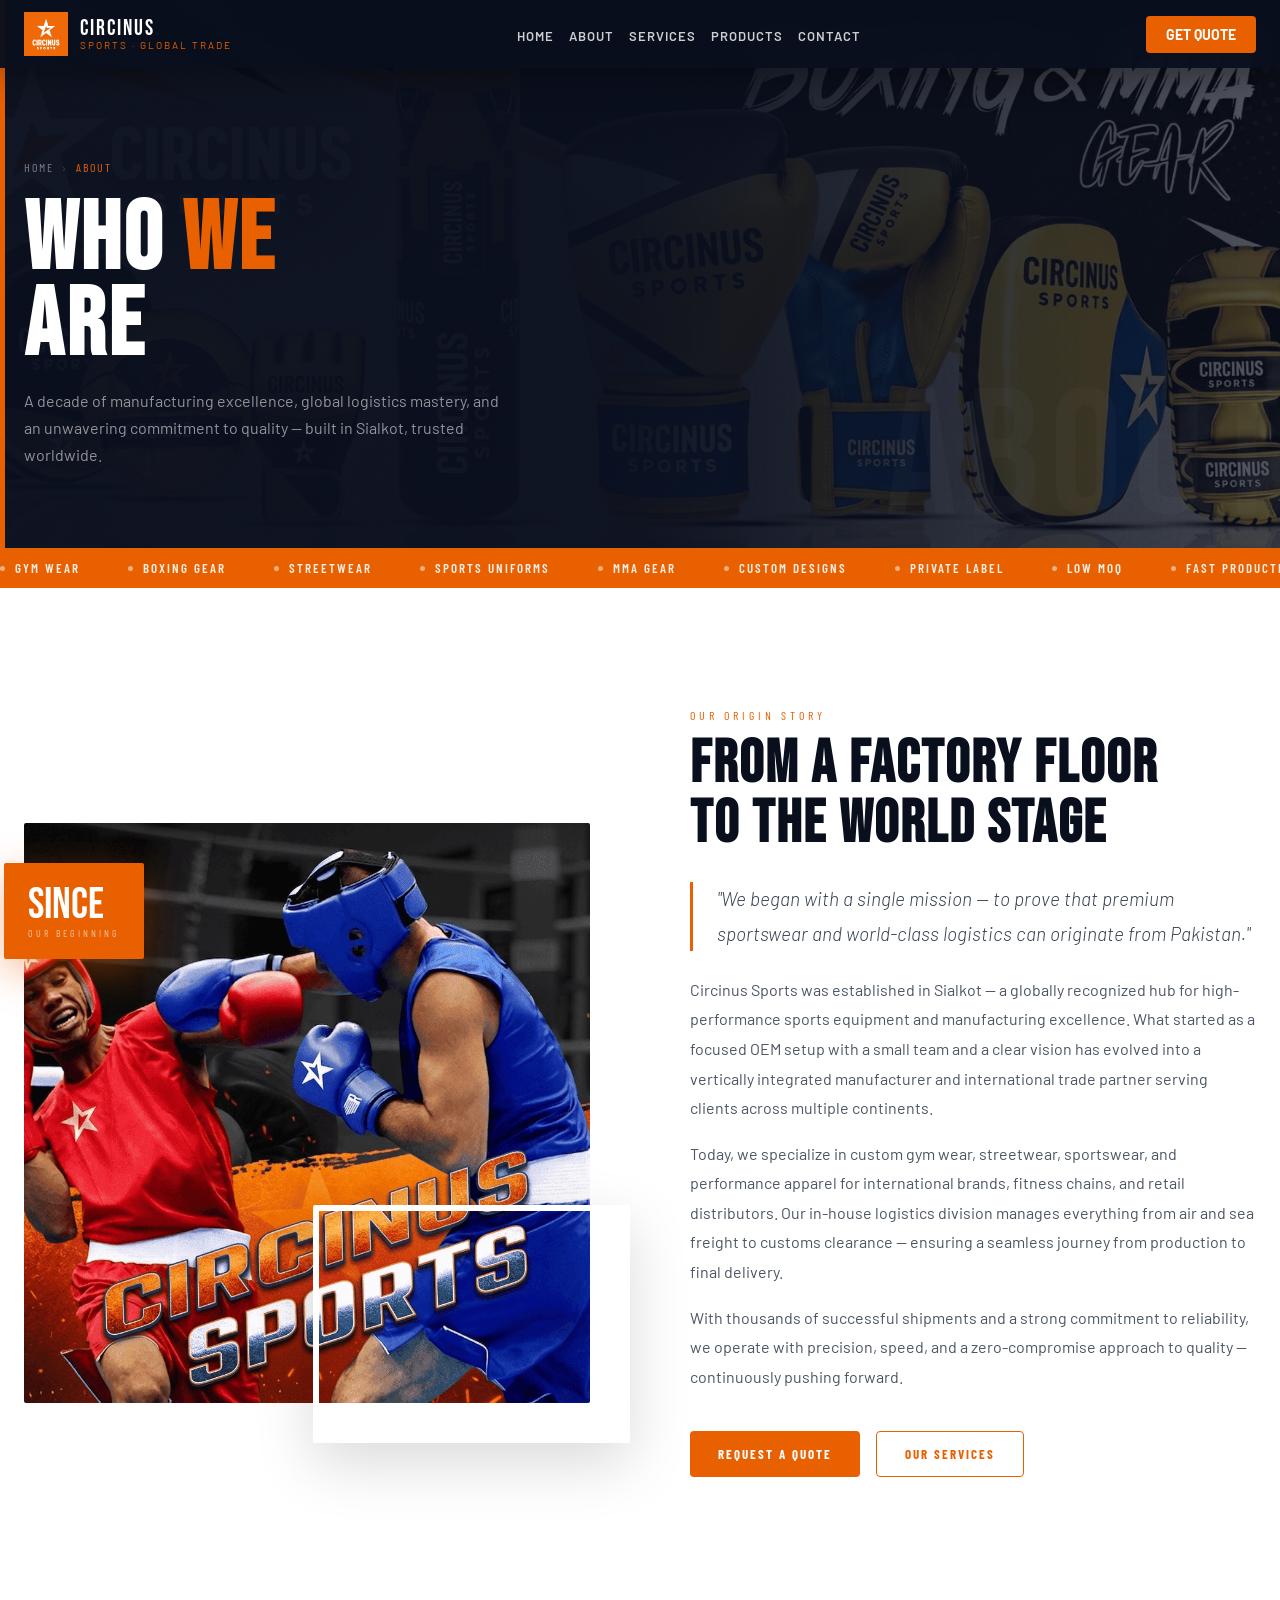
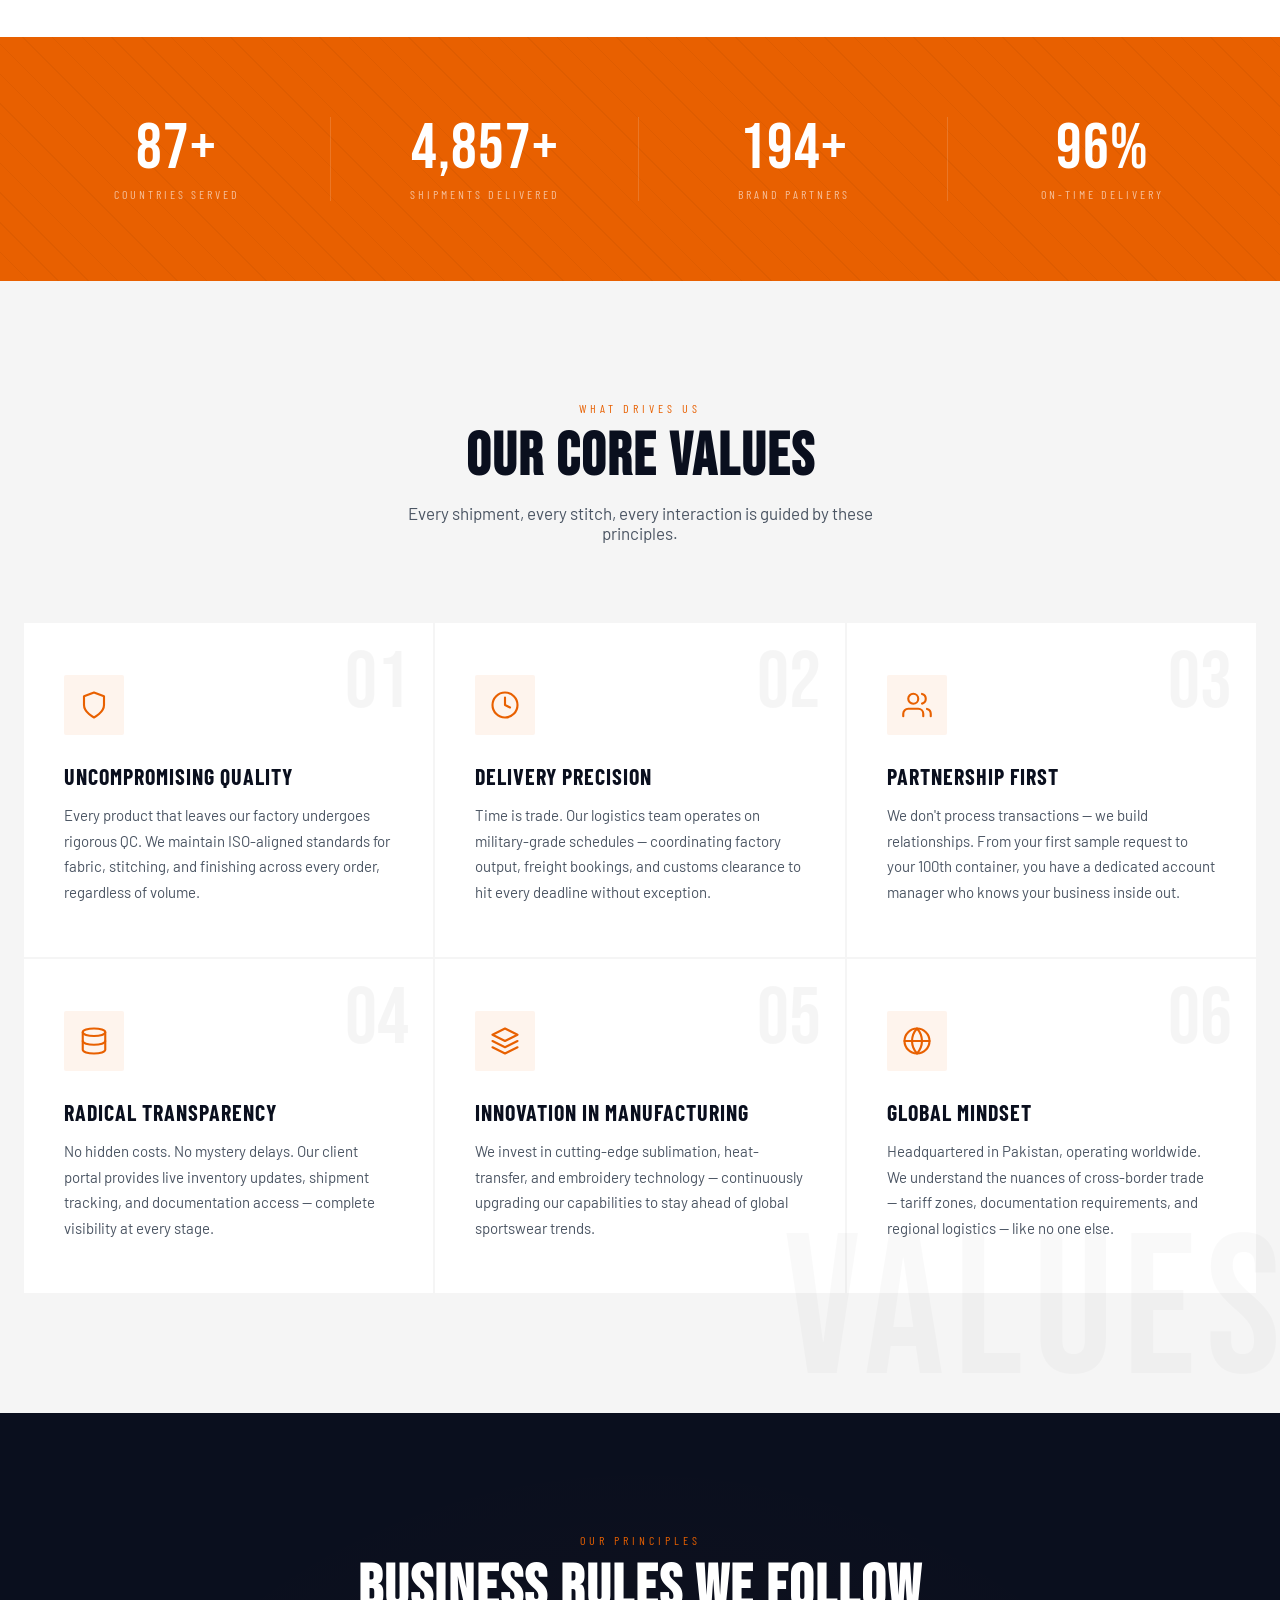
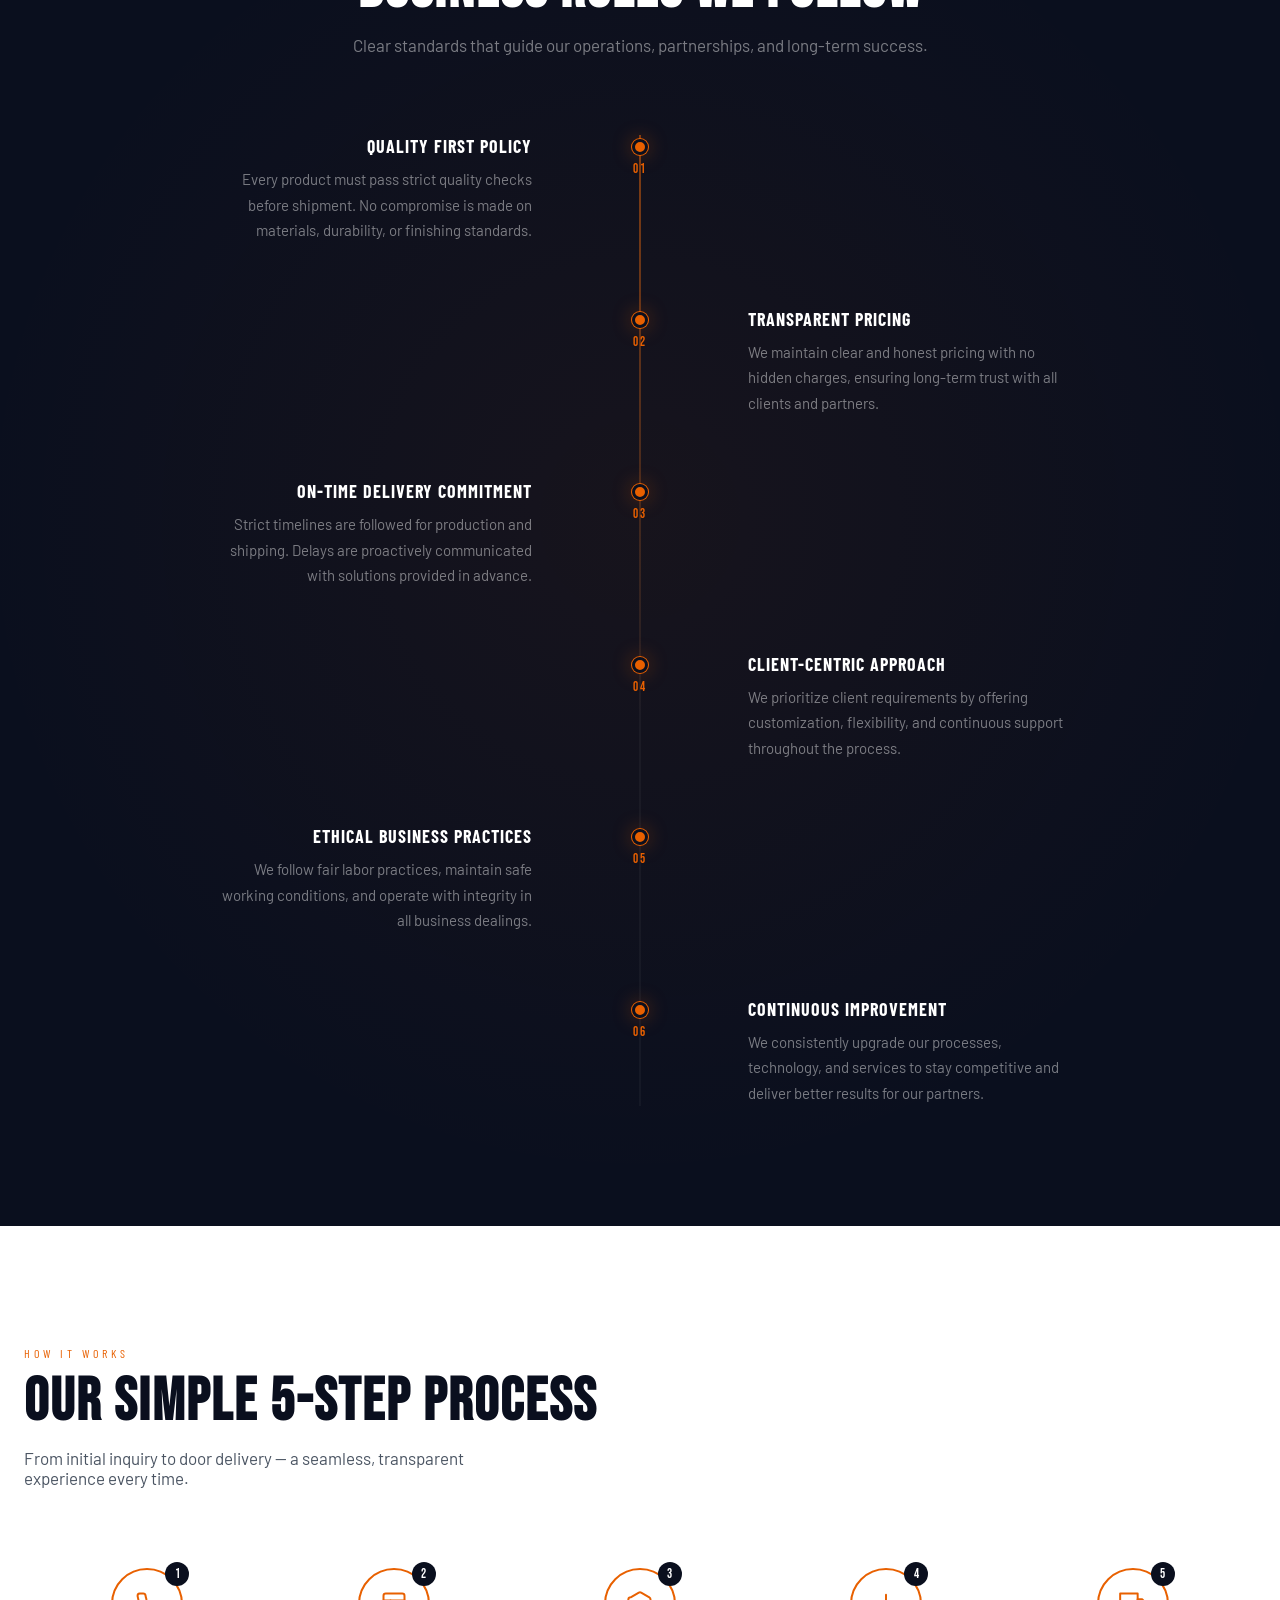
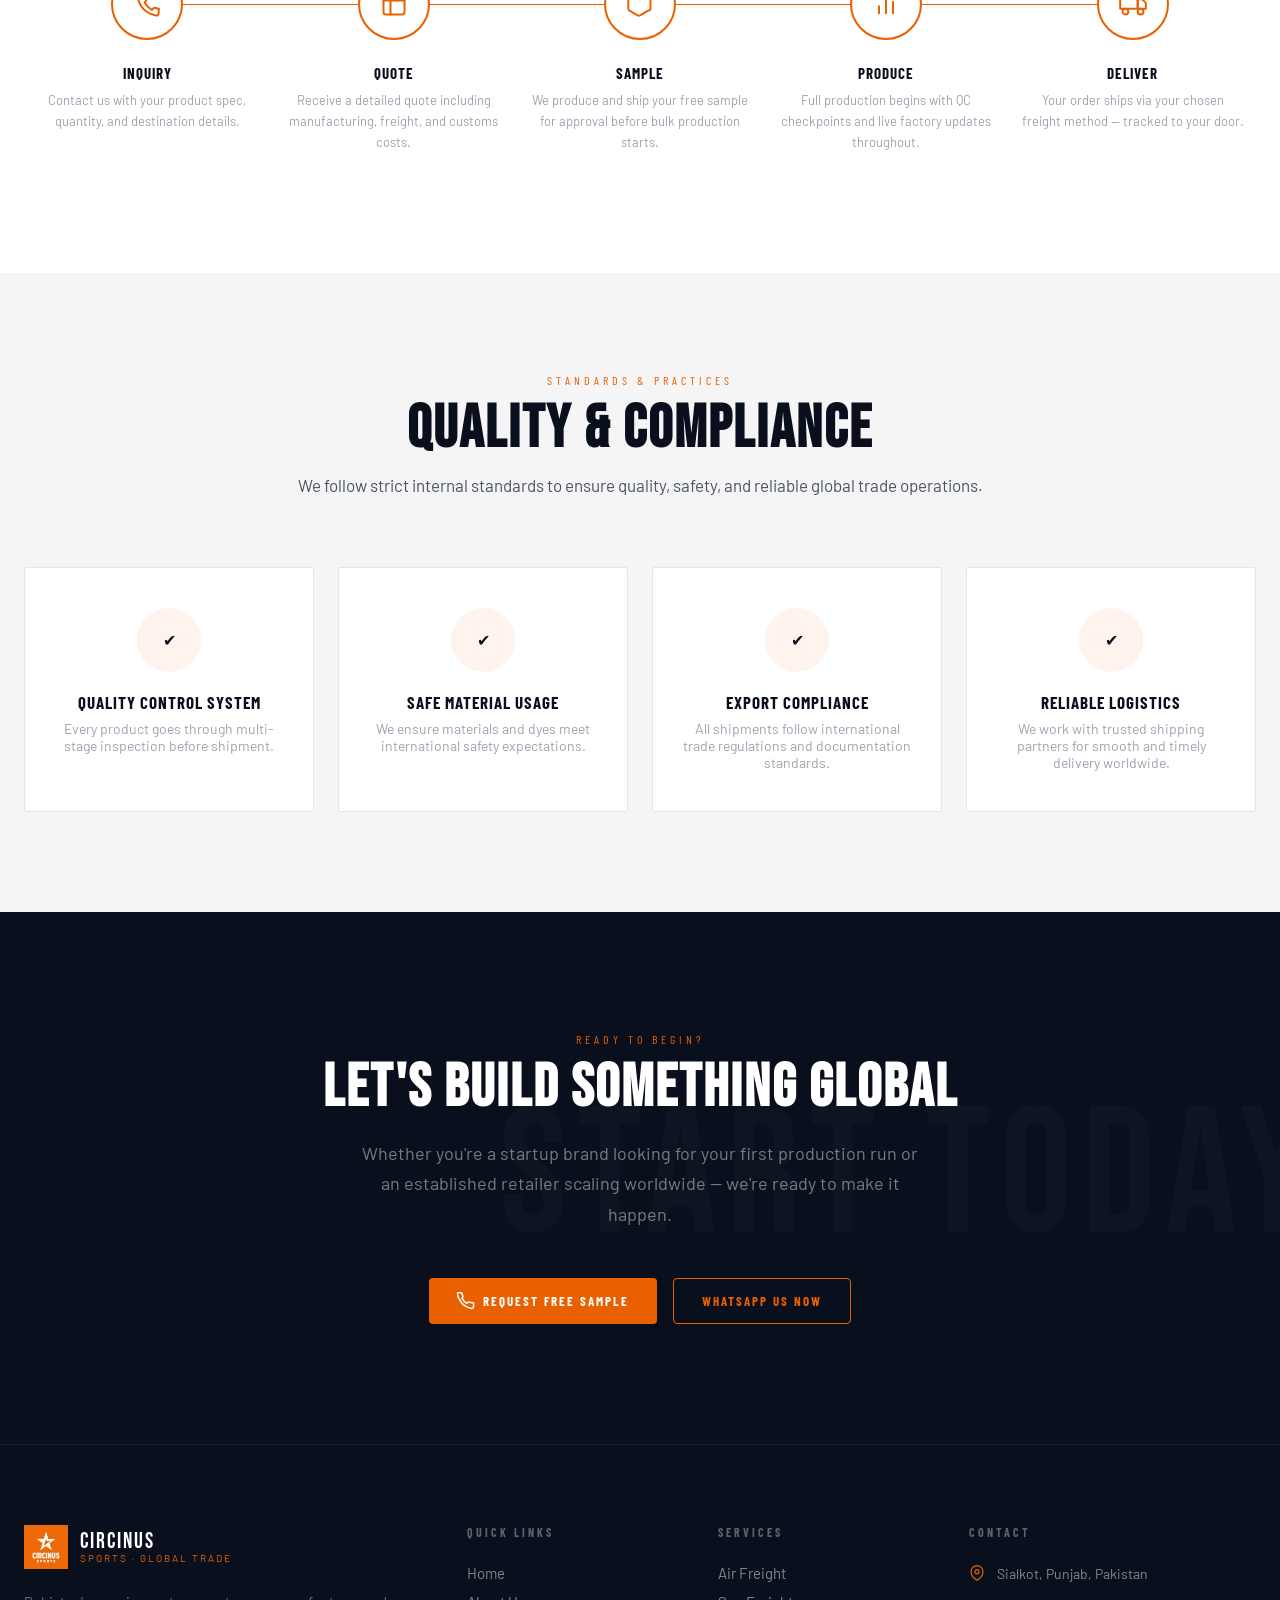
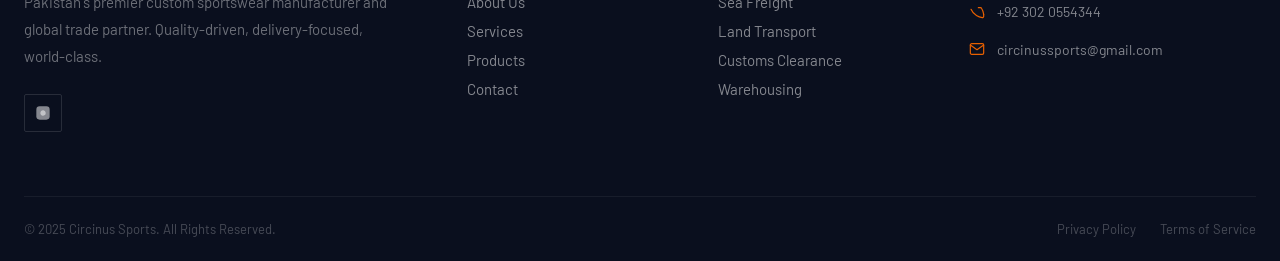
==== commit cba7779b: "first commit" ====
--- a/about.html
+++ b/about.html
@@ -1,549 +1,639 @@
 <!DOCTYPE html>
 <html lang="en">
+
 <head>
-<meta charset="UTF-8">
-<meta name="viewport" content="width=device-width, initial-scale=1.0">
-<title>About Us — Circinus Sports Global Trade</title>
-<link rel="preconnect" href="https://fonts.googleapis.com">
-<link href="https://fonts.googleapis.com/css2?family=Bebas+Neue&family=Barlow:ital,wght@0,300;0,400;0,500;0,600;0,700;1,300&family=Barlow+Condensed:wght@400;600;700&display=swap" rel="stylesheet">
-<link rel="stylesheet" href="style/nav.css">
-<link rel="stylesheet" href="style/about.css">
+  <meta charset="UTF-8">
+  <meta name="viewport" content="width=device-width, initial-scale=1.0">
+  <title>About Us — Circinus Sports Global Trade</title>
+  <link rel="preconnect" href="https://fonts.googleapis.com">
+  <link
+    href="https://fonts.googleapis.com/css2?family=Bebas+Neue&family=Barlow:ital,wght@0,300;0,400;0,500;0,600;0,700;1,300&family=Barlow+Condensed:wght@400;600;700&display=swap"
+    rel="stylesheet">
+  <link rel="icon" type="image/png" href="img/logo.jpeg">
+  <link rel="stylesheet" href="style/about.css">
+  <link rel="stylesheet" href="style/nav.css">
 </head>
+
 <body>
-<!-- NAVBAR -->
-<nav id="navbar">
-  <div class="container">
-    <div class="nav-inner">
-      <a href="index.html" class="nav-logo">
-        <div class="logo-icon">
-          <svg class="logo-star" viewBox="0 0 100 100" xmlns="http://www.w3.org/2000/svg">
-            <polygon points="50,5 61,35 95,35 68,57 79,91 50,70 21,91 32,57 5,35 39,35" fill="white"/>
-            <polygon points="50,22 57,44 80,44 62,57 69,79 50,67 31,79 38,57 20,44 43,44" fill="#e86000"/>
-          </svg>
-        </div>
-        <div class="logo-text">
-          <span class="brand">CIRCINUS</span>
-          <span class="sub">Sports · Global Trade</span>
-        </div>
-      </a>
-
-      <ul class="nav-links">
-        <li><a href="index.html">Home</a></li>
-        <li><a href="about.html">About</a></li>
-        <li><a href="services.html">Services</a></li>
-        <li><a href="products.html">Product</a></li>
-        <li><a href="contact.html">Contact</a></li>
-      </ul>
-
-      <a href="contact.html" class="nav-cta">Get Quote</a>
-
-      <button class="hamburger" id="hamburger" aria-label="Toggle menu" aria-expanded="false">
-        <span></span><span></span><span></span>
-      </button>
-    </div>
-  </div>
-</nav>
-
-<!-- MOBILE MENU -->
-<div class="mobile-overlay" id="overlay"></div>
-<div class="mobile-menu" id="mobileMenu" aria-hidden="true">
-  <a href="index.html" class="mob-link">Home</a>
-  <a href="about.html" class="mob-link">About</a>
-  <a href="services.html" class="mob-link">Services</a>
-  <a href="products.html" class="mob-link">Product</a>
-  <a href="contact.html" class="mob-link">Contact</a>
-</div>
-
-
-<!-- PAGE HERO -->
-<section id="page-hero">
-  <div class="hero-accent-line"></div>
-  <div class="page-hero-bg-text">PRODUCTS</div>
-  <div class="container">
-    <div class="page-hero-content">
-      <div class="breadcrumb">
-        <a href="index.html">Home</a>
-        <span class="sep">›</span>
-        <span class="current">Service</span>
-      </div>
-      <h1 class="page-hero-title">WHO <em>WE </em><br>ARE</h1>
-      <p class="page-hero-sub">A decade of manufacturing excellence, global logistics mastery, and an unwavering commitment to quality — built in Sialkot, trusted worldwide.</p>
-    </div>
-  </div>
-</section>
-
-<!-- TICKER -->
-<div class="ticker">
-  <div class="ticker-track">
-    <span class="ticker-item"><span class="ticker-dot"></span>Gym Wear</span>
-    <span class="ticker-item"><span class="ticker-dot"></span>Boxing Gear</span>
-    <span class="ticker-item"><span class="ticker-dot"></span>Streetwear</span>
-    <span class="ticker-item"><span class="ticker-dot"></span>Sports Uniforms</span>
-    <span class="ticker-item"><span class="ticker-dot"></span>MMA Gear</span>
-    <span class="ticker-item"><span class="ticker-dot"></span>Custom Designs</span>
-    <span class="ticker-item"><span class="ticker-dot"></span>Private Label</span>
-    <span class="ticker-item"><span class="ticker-dot"></span>Low MOQ</span>
-    <span class="ticker-item"><span class="ticker-dot"></span>Fast Production</span>
-    <span class="ticker-item"><span class="ticker-dot"></span>Premium Fabrics</span>
-    <span class="ticker-item"><span class="ticker-dot"></span>Gym Wear</span>
-    <span class="ticker-item"><span class="ticker-dot"></span>Boxing Gear</span>
-    <span class="ticker-item"><span class="ticker-dot"></span>Streetwear</span>
-    <span class="ticker-item"><span class="ticker-dot"></span>Sports Uniforms</span>
-    <span class="ticker-item"><span class="ticker-dot"></span>MMA Gear</span>
-    <span class="ticker-item"><span class="ticker-dot"></span>Custom Designs</span>
-    <span class="ticker-item"><span class="ticker-dot"></span>Private Label</span>
-    <span class="ticker-item"><span class="ticker-dot"></span>Low MOQ</span>
-    <span class="ticker-item"><span class="ticker-dot"></span>Fast Production</span>
-    <span class="ticker-item"><span class="ticker-dot"></span>Premium Fabrics</span>
-  </div>
-</div>
-
-<!-- STORY -->
-<section id="story">
-  <div class="container">
-    <div class="story-layout">
-      <div class="story-imagery reveal-left">
-        <div class="story-year-tag">
-          <div class="year">2014</div>
-          <div class="year-label">Founded</div>
-        </div>
-        <div class="story-img-main"></div>
-        <div class="story-img-accent"></div>
-      </div>
-      <div class="story-text reveal-right">
-        <span class="section-label">Our Origin Story</span>
-        <h2 class="section-title">From a Factory Floor<br>to the World Stage</h2>
-        <p class="story-lead">"We started with one mission — to prove that premium sportswear and world-class logistics could come from Pakistan."</p>
-        <p class="story-body">Circinus Sports was founded in 2014 in Sialkot — the city that produces 70% of the world's footballs and a global hub for high-performance sports equipment. What began as a small OEM workshop with 12 sewing machines and a vision has grown into a vertically integrated manufacturer and international trade partner operating across 90+ countries.</p>
-        <p class="story-body">Today, we specialize in custom gym wear, streetwear, sportswear, and performance apparel for international brands, fitness chains, and retail distributors. Our in-house logistics division handles everything from air and sea freight to customs clearance, ensuring your order travels from our factory to your shelf without friction.</p>
-        <p class="story-body">We've shipped over 5,000 consignments. We've earned zero tolerance for delays. And we're just getting started.</p>
-        <div class="story-ctas">
-          <a href="index.html#tracking" class="btn btn-primary">Request a Quote</a>
-          <a href="index.html#services" class="btn btn-outline-dark">Our Services</a>
-        </div>
-      </div>
-    </div>
-  </div>
-</section>
-
-<!-- STATS BAND -->
-<div class="stats-band">
-  <div class="container">
-    <div class="stats-band-grid">
-      <div class="sband-item reveal d1">
-        <div class="sband-num"><span class="count2" data-target="90">0</span>+</div>
-        <div class="sband-label">Countries Served</div>
-      </div>
-      <div class="sband-item reveal d2">
-        <div class="sband-num"><span class="count2" data-target="5000">0</span>+</div>
-        <div class="sband-label">Shipments Delivered</div>
-      </div>
-      <div class="sband-item reveal d3">
-        <div class="sband-num"><span class="count2" data-target="200">0</span>+</div>
-        <div class="sband-label">Brand Partners</div>
-      </div>
-      <div class="sband-item reveal d4">
-        <div class="sband-num"><span class="count2" data-target="99">0</span>%</div>
-        <div class="sband-label">On-Time Delivery</div>
-      </div>
-    </div>
-  </div>
-</div>
-
-<!-- VALUES -->
-<section id="values">
-  <div class="container">
-    <div class="values-header reveal">
-      <span class="section-label">What Drives Us</span>
-      <h2 class="section-title">Our Core Values</h2>
-      <p>Every shipment, every stitch, every interaction is guided by these principles.</p>
-    </div>
-    <div class="values-grid">
-      <div class="value-card reveal d1">
-        <div class="val-num">01</div>
-        <div class="val-icon">
-          <svg viewBox="0 0 24 24"><path d="M12 22s8-4 8-10V5l-8-3-8 3v7c0 6 8 10 8 10z"/></svg>
-        </div>
-        <h3>Uncompromising Quality</h3>
-        <p>Every product that leaves our factory undergoes rigorous QC. We maintain ISO-aligned standards for fabric, stitching, and finishing across every order, regardless of volume.</p>
-      </div>
-      <div class="value-card reveal d2">
-        <div class="val-num">02</div>
-        <div class="val-icon">
-          <svg viewBox="0 0 24 24"><circle cx="12" cy="12" r="10"/><polyline points="12 6 12 12 16 14"/></svg>
-        </div>
-        <h3>Delivery Precision</h3>
-        <p>Time is trade. Our logistics team operates on military-grade schedules — coordinating factory output, freight bookings, and customs clearance to hit every deadline without exception.</p>
-      </div>
-      <div class="value-card reveal d3">
-        <div class="val-num">03</div>
-        <div class="val-icon">
-          <svg viewBox="0 0 24 24"><path d="M17 21v-2a4 4 0 00-4-4H5a4 4 0 00-4 4v2"/><circle cx="9" cy="7" r="4"/><path d="M23 21v-2a4 4 0 00-3-3.87"/><path d="M16 3.13a4 4 0 010 7.75"/></svg>
-        </div>
-        <h3>Partnership First</h3>
-        <p>We don't process transactions — we build relationships. From your first sample request to your 100th container, you have a dedicated account manager who knows your business inside out.</p>
-      </div>
-      <div class="value-card reveal d4">
-        <div class="val-num">04</div>
-        <div class="val-icon">
-          <svg viewBox="0 0 24 24"><ellipse cx="12" cy="5" rx="9" ry="3"/><path d="M21 12c0 1.66-4 3-9 3s-9-1.34-9-3"/><path d="M3 5v14c0 1.66 4 3 9 3s9-1.34 9-3V5"/></svg>
-        </div>
-        <h3>Radical Transparency</h3>
-        <p>No hidden costs. No mystery delays. Our client portal provides live inventory updates, shipment tracking, and documentation access — complete visibility at every stage.</p>
-      </div>
-      <div class="value-card reveal d5">
-        <div class="val-num">05</div>
-        <div class="val-icon">
-          <svg viewBox="0 0 24 24"><path d="M12 2L2 7l10 5 10-5-10-5z"/><path d="M2 17l10 5 10-5"/><path d="M2 12l10 5 10-5"/></svg>
-        </div>
-        <h3>Innovation in Manufacturing</h3>
-        <p>We invest in cutting-edge sublimation, heat-transfer, and embroidery technology — continuously upgrading our capabilities to stay ahead of global sportswear trends.</p>
-      </div>
-      <div class="value-card reveal d6">
-        <div class="val-num">06</div>
-        <div class="val-icon">
-          <svg viewBox="0 0 24 24"><path d="M12 22c5.523 0 10-4.477 10-10S17.523 2 12 2 2 6.477 2 12s4.477 10 10 10z"/><path d="M2 12h20"/><path d="M12 2a15.3 15.3 0 014 10 15.3 15.3 0 01-4 10 15.3 15.3 0 01-4-10 15.3 15.3 0 014-10z"/></svg>
-        </div>
-        <h3>Global Mindset</h3>
-        <p>Headquartered in Pakistan, operating worldwide. We understand the nuances of cross-border trade — tariff zones, documentation requirements, and regional logistics — like no one else.</p>
-      </div>
-    </div>
-  </div>
-</section>
-
-<!-- TIMELINE -->
-<section id="timeline">
-  <div class="container">
-    <div class="timeline-header reveal">
-      <span class="section-label" style="color:var(--orange)">Our Journey</span>
-      <h2 class="section-title light">A Decade of Growth</h2>
-      <p>From a single workshop to a global trade network — here's how we got here.</p>
-    </div>
-    <div class="timeline-body">
-      <div class="timeline-line"></div>
-
-      <div class="tl-item left">
-        <div class="tl-content">
-          <h3>Company Founded</h3>
-          <p>Circinus Sports established in Sialkot with a team of 12. First international order shipped to a UK gym chain within 3 months of launch.</p>
-        </div>
-        <div class="tl-dot">
-          <div class="tl-dot-inner"></div>
-          <div class="tl-year">2014</div>
-        </div>
-        <div class="tl-spacer"></div>
-      </div>
-
-      <div class="tl-item right">
-        <div class="tl-spacer"></div>
-        <div class="tl-dot">
-          <div class="tl-dot-inner"></div>
-          <div class="tl-year">2016</div>
-        </div>
-        <div class="tl-content">
-          <h3>First Sea Freight Partner</h3>
-          <p>Secured our first sea freight partnership, enabling high-volume exports to North America and Europe at competitive container rates.</p>
-        </div>
-      </div>
-
-      <div class="tl-item left">
-        <div class="tl-content">
-          <h3>Factory Expansion</h3>
-          <p>Expanded our production floor to 40,000 sq ft. Introduced sublimation printing and laser cutting — doubling our product catalogue overnight.</p>
-        </div>
-        <div class="tl-dot">
-          <div class="tl-dot-inner"></div>
-          <div class="tl-year">2018</div>
-        </div>
-        <div class="tl-spacer"></div>
-      </div>
-
-      <div class="tl-item right">
-        <div class="tl-spacer"></div>
-        <div class="tl-dot">
-          <div class="tl-dot-inner"></div>
-          <div class="tl-year">2020</div>
-        </div>
-        <div class="tl-content">
-          <h3>Logistics Division Launched</h3>
-          <p>Launched dedicated import/export logistics division with full customs brokerage, warehousing, and real-time tracking capabilities for all clients.</p>
-        </div>
-      </div>
-
-      <div class="tl-item left">
-        <div class="tl-content">
-          <h3>50+ Country Milestone</h3>
-          <p>Reached active operations in over 50 countries. Established regional hubs in UAE, UK, and Australia for faster last-mile delivery.</p>
-        </div>
-        <div class="tl-dot">
-          <div class="tl-dot-inner"></div>
-          <div class="tl-year">2022</div>
-        </div>
-        <div class="tl-spacer"></div>
-      </div>
-
-      <div class="tl-item right">
-        <div class="tl-spacer"></div>
-        <div class="tl-dot">
-          <div class="tl-dot-inner"></div>
-          <div class="tl-year">2024</div>
-        </div>
-        <div class="tl-content">
-          <h3>90+ Countries &amp; Growing</h3>
-          <p>Now serving 90+ countries with 5,000+ completed shipments. Launched our online tracking portal and free sample programme — trusted by 200+ global brands.</p>
-        </div>
-      </div>
-
-    </div>
-  </div>
-</section>
-<!-- PROCESS -->
-<section id="process">
-  <div class="container">
-    <div class="process-header reveal">
-      <span class="section-label">How It Works</span>
-      <h2 class="section-title">Our Simple 5-Step Process</h2>
-      <p>From initial inquiry to door delivery — a seamless, transparent experience every time.</p>
-    </div>
-    <div class="process-steps">
-      <div class="process-step reveal d1">
-        <div class="step-circle">
-          <span class="step-num">1</span>
-          <svg viewBox="0 0 24 24"><path d="M22 16.92v3a2 2 0 01-2.18 2A19.79 19.79 0 0112 18.85a19.5 19.5 0 01-5-5 19.79 19.79 0 01-3.07-8.67A2 2 0 015.73 3h3a2 2 0 012 1.72c.127.96.361 1.903.7 2.81a2 2 0 01-.45 2.11L9.91 10.74a16 16 0 006.29 6.29l1.14-1.14a2 2 0 012.11-.45c.907.339 1.85.573 2.81.7A2 2 0 0122 16.92z"/></svg>
-        </div>
-        <h4>Inquiry</h4>
-        <p>Contact us with your product spec, quantity, and destination details.</p>
-      </div>
-      <div class="process-step reveal d2">
-        <div class="step-circle">
-          <span class="step-num">2</span>
-          <svg viewBox="0 0 24 24"><rect x="3" y="3" width="18" height="18" rx="2" ry="2"/><line x1="3" y1="9" x2="21" y2="9"/><line x1="9" y1="21" x2="9" y2="9"/></svg>
-        </div>
-        <h4>Quote</h4>
-        <p>Receive a detailed quote including manufacturing, freight, and customs costs.</p>
-      </div>
-      <div class="process-step reveal d3">
-        <div class="step-circle">
-          <span class="step-num">3</span>
-          <svg viewBox="0 0 24 24"><path d="M21 16V8a2 2 0 00-1-1.73l-7-4a2 2 0 00-2 0l-7 4A2 2 0 002 8v8a2 2 0 001 1.73l7 4a2 2 0 002 0l7-4A2 2 0 0021 16z"/></svg>
-        </div>
-        <h4>Sample</h4>
-        <p>We produce and ship your free sample for approval before bulk production starts.</p>
-      </div>
-      <div class="process-step reveal d4">
-        <div class="step-circle">
-          <span class="step-num">4</span>
-          <svg viewBox="0 0 24 24"><line x1="18" y1="20" x2="18" y2="10"/><line x1="12" y1="20" x2="12" y2="4"/><line x1="6" y1="20" x2="6" y2="14"/></svg>
-        </div>
-        <h4>Produce</h4>
-        <p>Full production begins with QC checkpoints and live factory updates throughout.</p>
-      </div>
-      <div class="process-step reveal d5">
-        <div class="step-circle">
-          <span class="step-num">5</span>
-          <svg viewBox="0 0 24 24"><rect x="1" y="3" width="15" height="13"/><polygon points="16 8 20 8 23 11 23 16 16 16 16 8"/><circle cx="5.5" cy="18.5" r="2.5"/><circle cx="18.5" cy="18.5" r="2.5"/></svg>
-        </div>
-        <h4>Deliver</h4>
-        <p>Your order ships via your chosen freight method — tracked to your door.</p>
-      </div>
-    </div>
-  </div>
-</section>
-
-<!-- CERTIFICATIONS -->
-<section id="certs">
-  <div class="container">
-    <div class="certs-header reveal">
-      <span class="section-label">Standards &amp; Compliance</span>
-      <h2 class="section-title">Certifications &amp; Memberships</h2>
-      <p>Built on a foundation of verified quality, ethical manufacturing, and trade compliance.</p>
-    </div>
-    <div class="certs-grid">
-      <div class="cert-card reveal d1">
-        <div class="cert-icon">
-          <svg viewBox="0 0 24 24"><path d="M12 22s8-4 8-10V5l-8-3-8 3v7c0 6 8 10 8 10z"/></svg>
-        </div>
-        <h4>ISO 9001:2015</h4>
-        <p>Quality Management Systems certified manufacturer</p>
-      </div>
-      <div class="cert-card reveal d2">
-        <div class="cert-icon">
-          <svg viewBox="0 0 24 24"><path d="M12 2L2 7l10 5 10-5-10-5z"/><path d="M2 17l10 5 10-5"/><path d="M2 12l10 5 10-5"/></svg>
-        </div>
-        <h4>OEKO-TEX Standard</h4>
-        <p>Certified harmful-substance free fabric and dyes</p>
-      </div>
-      <div class="cert-card reveal d3">
-        <div class="cert-icon">
-          <svg viewBox="0 0 24 24"><circle cx="12" cy="12" r="10"/><path d="M12 8v4l3 3"/></svg>
-        </div>
-        <h4>PSQCA Registered</h4>
-        <p>Pakistan Standards & Quality Control Authority member</p>
-      </div>
-      <div class="cert-card reveal d4">
-        <div class="cert-icon">
-          <svg viewBox="0 0 24 24"><path d="M22 11.08V12a10 10 0 11-5.93-9.14"/><polyline points="22 4 12 14.01 9 11.01"/></svg>
-        </div>
-        <h4>AEO Status</h4>
-        <p>Authorized Economic Operator — fast-tracked customs clearance</p>
-      </div>
-    </div>
-  </div>
-</section>
-
-<!-- CTA ABOUT -->
-<section id="cta-about">
-  <div class="container">
-    <div class="cta-about-inner reveal">
-      <span class="section-label" style="color:var(--orange)">Ready to Begin?</span>
-      <h2 class="section-title light">Let's Build Something Global</h2>
-      <p>Whether you're a startup brand looking for your first production run or an established retailer scaling worldwide — we're ready to make it happen.</p>
-      <div class="cta-about-btns">
-        <a href="index.html#tracking" class="btn btn-primary">
-          <svg width="18" height="18" viewBox="0 0 24 24" fill="none" stroke="currentColor" stroke-width="2" stroke-linecap="round" stroke-linejoin="round"><path d="M22 16.92v3a2 2 0 01-2.18 2 19.79 19.79 0 01-8.63-3.07A19.5 19.5 0 013.07 9.5a19.79 19.79 0 01-3.07-8.67A2 2 0 012 .84h3a2 2 0 012 1.72c.127.96.361 1.903.7 2.81a2 2 0 01-.45 2.11L6.91 8.82a16 16 0 006.29 6.29l1.14-1.14a2 2 0 012.11-.45c.907.339 1.85.573 2.81.7A2 2 0 0122 16.92z"/></svg>
-          Request Free Sample
-        </a>
-        <a href="https://wa.me/923001228567" class="btn btn-outline">WhatsApp Us Now</a>
-      </div>
-    </div>
-  </div>
-</section>
-
-<!-- FOOTER -->
-<footer id="footer">
-  <div class="container">
-    <div class="footer-grid">
-      <div class="footer-brand">
+
+  <!-- OVERLAY -->
+  <div id="overlay"></div>
+
+  <!-- MOBILE MENU -->
+  <nav class="mobile-menu" id="mobileMenu">
+    <a href="index.html">Home</a>
+    <a href="about.html">About</a>
+    <a href="services.html">Services</a>
+    <a href="products.html">Products</a>
+    <a href="contact.html">Contact</a>
+    <a href="contact.html" class="mob-cta">Get Quote</a>
+  </nav>
+
+  <!-- NAVBAR -->
+  <nav id="navbar">
+    <div class="container">
+      <div class="nav-inner">
         <a href="index.html" class="nav-logo">
-          <div class="logo-icon">
-            <svg class="logo-star" viewBox="0 0 100 100"><polygon points="50,5 61,35 95,35 68,57 79,91 50,70 21,91 32,57 5,35 39,35" fill="white"/><polygon points="50,22 57,44 80,44 62,57 69,79 50,67 31,79 38,57 20,44 43,44" fill="#e86000"/></svg>
-          </div>
+          <img src="img/logo.jpeg" alt="Circinus Sports Logo" class="logo-img">
           <div class="logo-text">
             <span class="brand">CIRCINUS</span>
             <span class="sub">Sports · Global Trade</span>
           </div>
         </a>
-        <p>Pakistan's premier custom sportswear manufacturer and global trade partner. Quality-driven, delivery-focused, world-class.</p>
-        <div class="social-row">
-          <a href="#" class="social-btn" aria-label="Facebook"><svg viewBox="0 0 24 24"><path d="M18 2h-3a5 5 0 00-5 5v3H7v4h3v8h4v-8h3l1-4h-4V7a1 1 0 011-1h3z"/></svg></a>
-          <a href="#" class="social-btn" aria-label="Instagram"><svg viewBox="0 0 24 24"><rect x="2" y="2" width="20" height="20" rx="5" ry="5"/><path d="M16 11.37A4 4 0 1112.63 8 4 4 0 0116 11.37z"/><line x1="17.5" y1="6.5" x2="17.51" y2="6.5"/></svg></a>
-          <a href="#" class="social-btn" aria-label="LinkedIn"><svg viewBox="0 0 24 24"><path d="M16 8a6 6 0 016 6v7h-4v-7a2 2 0 00-2-2 2 2 0 00-2 2v7h-4v-7a6 6 0 016-6z"/><rect x="2" y="9" width="4" height="12"/><circle cx="4" cy="4" r="2"/></svg></a>
-          <a href="#" class="social-btn" aria-label="WhatsApp"><svg viewBox="0 0 24 24"><path d="M21 11.5a8.38 8.38 0 01-.9 3.8 8.5 8.5 0 01-7.6 4.7 8.38 8.38 0 01-3.8-.9L3 21l1.9-5.7a8.38 8.38 0 01-.9-3.8 8.5 8.5 0 014.7-7.6 8.38 8.38 0 013.8-.9h.5a8.48 8.48 0 018 8v.5z"/></svg></a>
-        </div>
-      </div>
-      <div class="footer-col">
-        <h4>Quick Links</h4>
-        <ul>
+
+        <ul class="nav-links">
           <li><a href="index.html">Home</a></li>
-          <li><a href="about.html">About Us</a></li>
-          <li><a href="index.html#services">Services</a></li>
-          <li><a href="index.html#reach">Global Reach</a></li>
-          <li><a href="index.html#tracking">Tracking</a></li>
+          <li><a href="about.html">About</a></li>
+          <li><a href="services.html">Services</a></li>
+          <li><a href="products.html">Products</a></li>
+          <li><a href="contact.html">Contact</a></li>
         </ul>
-      </div>
-      <div class="footer-col">
-        <h4>Services</h4>
-        <ul>
-          <li><a href="#">Air Freight</a></li>
-          <li><a href="#">Sea Freight</a></li>
-          <li><a href="#">Land Transport</a></li>
-          <li><a href="#">Customs Clearance</a></li>
-          <li><a href="#">Warehousing</a></li>
-        </ul>
-      </div>
-      <div class="footer-col">
-        <h4>Contact</h4>
-        <div class="contact-items">
-          <div class="contact-item">
-            <svg viewBox="0 0 24 24" stroke-linecap="round" stroke-linejoin="round"><path d="M21 10c0 7-9 13-9 13s-9-6-9-13a9 9 0 0118 0z"/><circle cx="12" cy="10" r="3"/></svg>
-            <span>Sialkot, Punjab, Pakistan</span>
+
+        <a href="contact.html" class="nav-cta">Get Quote</a>
+
+        <button class="hamburger" id="hamburger" aria-label="Toggle menu" aria-expanded="false">
+          <span></span><span></span><span></span>
+        </button>
+      </div>
+    </div>
+  </nav>
+
+  <!-- PAGE HERO -->
+  <section id="page-hero">
+    <div class="hero-accent-line"></div>
+    <div class="page-hero-bg-text">ABOUT</div>
+    <div class="container">
+      <div class="page-hero-content">
+        <div class="breadcrumb">
+          <a href="index.html">Home</a>
+          <span class="sep">›</span>
+          <span class="current">About</span>
+        </div>
+        <h1 class="page-hero-title">WHO <em>WE</em><br>ARE</h1>
+        <p class="page-hero-sub">A decade of manufacturing excellence, global logistics mastery, and an unwavering
+          commitment to quality — built in Sialkot, trusted worldwide.</p>
+      </div>
+    </div>
+  </section>
+
+  <!-- TICKER -->
+  <div class="ticker">
+    <div class="ticker-track">
+      <span class="ticker-item"><span class="ticker-dot"></span>Gym Wear</span>
+      <span class="ticker-item"><span class="ticker-dot"></span>Boxing Gear</span>
+      <span class="ticker-item"><span class="ticker-dot"></span>Streetwear</span>
+      <span class="ticker-item"><span class="ticker-dot"></span>Sports Uniforms</span>
+      <span class="ticker-item"><span class="ticker-dot"></span>MMA Gear</span>
+      <span class="ticker-item"><span class="ticker-dot"></span>Custom Designs</span>
+      <span class="ticker-item"><span class="ticker-dot"></span>Private Label</span>
+      <span class="ticker-item"><span class="ticker-dot"></span>Low MOQ</span>
+      <span class="ticker-item"><span class="ticker-dot"></span>Fast Production</span>
+      <span class="ticker-item"><span class="ticker-dot"></span>Premium Fabrics</span>
+      <span class="ticker-item"><span class="ticker-dot"></span>Gym Wear</span>
+      <span class="ticker-item"><span class="ticker-dot"></span>Boxing Gear</span>
+      <span class="ticker-item"><span class="ticker-dot"></span>Streetwear</span>
+      <span class="ticker-item"><span class="ticker-dot"></span>Sports Uniforms</span>
+      <span class="ticker-item"><span class="ticker-dot"></span>MMA Gear</span>
+      <span class="ticker-item"><span class="ticker-dot"></span>Custom Designs</span>
+      <span class="ticker-item"><span class="ticker-dot"></span>Private Label</span>
+      <span class="ticker-item"><span class="ticker-dot"></span>Low MOQ</span>
+      <span class="ticker-item"><span class="ticker-dot"></span>Fast Production</span>
+      <span class="ticker-item"><span class="ticker-dot"></span>Premium Fabrics</span>
+    </div>
+  </div>
+
+<!-- STORY -->
+<section id="story">
+  <div class="container">
+    <div class="story-layout">
+
+      <div class="story-imagery reveal-left">
+        <div class="story-year-tag">
+          <div class="year">Since</div>
+          <div class="year-label">Our Beginning</div>
+        </div>
+        <div class="story-img-main"></div>
+        <div class="story-img-accent"></div>
+      </div>
+
+      <div class="story-text reveal-right">
+        <span class="section-label">Our Origin Story</span>
+        <h2 class="section-title">From a Factory Floor<br>to the World Stage</h2>
+
+        <p class="story-lead">
+          "We began with a single mission — to prove that premium sportswear and world-class
+          logistics can originate from Pakistan."
+        </p>
+
+        <p class="story-body">
+          Circinus Sports was established in Sialkot — a globally recognized hub for high-performance
+          sports equipment and manufacturing excellence. What started as a focused OEM setup with a
+          small team and a clear vision has evolved into a vertically integrated manufacturer and
+          international trade partner serving clients across multiple continents.
+        </p>
+
+        <p class="story-body">
+          Today, we specialize in custom gym wear, streetwear, sportswear, and performance apparel
+          for international brands, fitness chains, and retail distributors. Our in-house logistics
+          division manages everything from air and sea freight to customs clearance — ensuring a
+          seamless journey from production to final delivery.
+        </p>
+
+        <p class="story-body">
+          With thousands of successful shipments and a strong commitment to reliability, we operate
+          with precision, speed, and a zero-compromise approach to quality — continuously pushing
+          forward.
+        </p>
+
+        <div class="story-ctas">
+          <a href="contact.html" class="btn btn-primary">Request a Quote</a>
+          <a href="services.html" class="btn btn-outline">Our Services</a>
+        </div>
+      </div>
+
+    </div>
+  </div>
+</section>
+
+  <!-- STATS BAND -->
+  <div class="stats-band">
+    <div class="container">
+      <div class="stats-band-grid">
+        <div class="sband-item reveal d1">
+          <div class="sband-num"><span class="count2" data-target="90">0</span>+</div>
+          <div class="sband-label">Countries Served</div>
+        </div>
+        <div class="sband-item reveal d2">
+          <div class="sband-num"><span class="count2" data-target="5000">0</span>+</div>
+          <div class="sband-label">Shipments Delivered</div>
+        </div>
+        <div class="sband-item reveal d3">
+          <div class="sband-num"><span class="count2" data-target="200">0</span>+</div>
+          <div class="sband-label">Brand Partners</div>
+        </div>
+        <div class="sband-item reveal d4">
+          <div class="sband-num"><span class="count2" data-target="99">0</span>%</div>
+          <div class="sband-label">On-Time Delivery</div>
+        </div>
+      </div>
+    </div>
+  </div>
+
+  <!-- VALUES -->
+  <section id="values">
+    <div class="container">
+      <div class="values-header reveal">
+        <span class="section-label">What Drives Us</span>
+        <h2 class="section-title">Our Core Values</h2>
+        <p>Every shipment, every stitch, every interaction is guided by these principles.</p>
+      </div>
+      <div class="values-grid">
+        <div class="value-card reveal d1">
+          <div class="val-num">01</div>
+          <div class="val-icon"><svg viewBox="0 0 24 24">
+              <path d="M12 22s8-4 8-10V5l-8-3-8 3v7c0 6 8 10 8 10z" />
+            </svg></div>
+          <h3>Uncompromising Quality</h3>
+          <p>Every product that leaves our factory undergoes rigorous QC. We maintain ISO-aligned standards for fabric,
+            stitching, and finishing across every order, regardless of volume.</p>
+        </div>
+        <div class="value-card reveal d2">
+          <div class="val-num">02</div>
+          <div class="val-icon"><svg viewBox="0 0 24 24">
+              <circle cx="12" cy="12" r="10" />
+              <polyline points="12 6 12 12 16 14" />
+            </svg></div>
+          <h3>Delivery Precision</h3>
+          <p>Time is trade. Our logistics team operates on military-grade schedules — coordinating factory output,
+            freight bookings, and customs clearance to hit every deadline without exception.</p>
+        </div>
+        <div class="value-card reveal d3">
+          <div class="val-num">03</div>
+          <div class="val-icon"><svg viewBox="0 0 24 24">
+              <path d="M17 21v-2a4 4 0 00-4-4H5a4 4 0 00-4 4v2" />
+              <circle cx="9" cy="7" r="4" />
+              <path d="M23 21v-2a4 4 0 00-3-3.87" />
+              <path d="M16 3.13a4 4 0 010 7.75" />
+            </svg></div>
+          <h3>Partnership First</h3>
+          <p>We don't process transactions — we build relationships. From your first sample request to your 100th
+            container, you have a dedicated account manager who knows your business inside out.</p>
+        </div>
+        <div class="value-card reveal d4">
+          <div class="val-num">04</div>
+          <div class="val-icon"><svg viewBox="0 0 24 24">
+              <ellipse cx="12" cy="5" rx="9" ry="3" />
+              <path d="M21 12c0 1.66-4 3-9 3s-9-1.34-9-3" />
+              <path d="M3 5v14c0 1.66 4 3 9 3s9-1.34 9-3V5" />
+            </svg></div>
+          <h3>Radical Transparency</h3>
+          <p>No hidden costs. No mystery delays. Our client portal provides live inventory updates, shipment tracking,
+            and documentation access — complete visibility at every stage.</p>
+        </div>
+        <div class="value-card reveal d5">
+          <div class="val-num">05</div>
+          <div class="val-icon"><svg viewBox="0 0 24 24">
+              <path d="M12 2L2 7l10 5 10-5-10-5z" />
+              <path d="M2 17l10 5 10-5" />
+              <path d="M2 12l10 5 10-5" />
+            </svg></div>
+          <h3>Innovation in Manufacturing</h3>
+          <p>We invest in cutting-edge sublimation, heat-transfer, and embroidery technology — continuously upgrading
+            our capabilities to stay ahead of global sportswear trends.</p>
+        </div>
+        <div class="value-card reveal d6">
+          <div class="val-num">06</div>
+          <div class="val-icon"><svg viewBox="0 0 24 24">
+              <path d="M12 22c5.523 0 10-4.477 10-10S17.523 2 12 2 2 6.477 2 12s4.477 10 10 10z" />
+              <path d="M2 12h20" />
+              <path d="M12 2a15.3 15.3 0 014 10 15.3 15.3 0 01-4 10 15.3 15.3 0 01-4-10 15.3 15.3 0 014-10z" />
+            </svg></div>
+          <h3>Global Mindset</h3>
+          <p>Headquartered in Pakistan, operating worldwide. We understand the nuances of cross-border trade — tariff
+            zones, documentation requirements, and regional logistics — like no one else.</p>
+        </div>
+      </div>
+    </div>
+  </section>
+<!-- BUSINESS RULES TIMELINE -->
+<section id="timeline">
+  <div class="container">
+    <div class="timeline-header reveal">
+      <span class="section-label" style="color:var(--orange)">Our Principles</span>
+      <h2 class="section-title light">Business Rules We Follow</h2>
+      <p>Clear standards that guide our operations, partnerships, and long-term success.</p>
+    </div>
+
+    <div class="timeline-body">
+      <div class="timeline-line"></div>
+
+      <div class="tl-item left">
+        <div class="tl-content">
+          <h3>Quality First Policy</h3>
+          <p>Every product must pass strict quality checks before shipment. No compromise is made on materials,
+            durability, or finishing standards.</p>
+        </div>
+        <div class="tl-dot">
+          <div class="tl-dot-inner"></div>
+          <div class="tl-year">01</div>
+        </div>
+        <div class="tl-spacer"></div>
+      </div>
+
+      <div class="tl-item right">
+        <div class="tl-spacer"></div>
+        <div class="tl-dot">
+          <div class="tl-dot-inner"></div>
+          <div class="tl-year">02</div>
+        </div>
+        <div class="tl-content">
+          <h3>Transparent Pricing</h3>
+          <p>We maintain clear and honest pricing with no hidden charges, ensuring long-term trust with all clients
+            and partners.</p>
+        </div>
+      </div>
+
+      <div class="tl-item left">
+        <div class="tl-content">
+          <h3>On-Time Delivery Commitment</h3>
+          <p>Strict timelines are followed for production and shipping. Delays are proactively communicated with
+            solutions provided in advance.</p>
+        </div>
+        <div class="tl-dot">
+          <div class="tl-dot-inner"></div>
+          <div class="tl-year">03</div>
+        </div>
+        <div class="tl-spacer"></div>
+      </div>
+
+      <div class="tl-item right">
+        <div class="tl-spacer"></div>
+        <div class="tl-dot">
+          <div class="tl-dot-inner"></div>
+          <div class="tl-year">04</div>
+        </div>
+        <div class="tl-content">
+          <h3>Client-Centric Approach</h3>
+          <p>We prioritize client requirements by offering customization, flexibility, and continuous support
+            throughout the process.</p>
+        </div>
+      </div>
+
+      <div class="tl-item left">
+        <div class="tl-content">
+          <h3>Ethical Business Practices</h3>
+          <p>We follow fair labor practices, maintain safe working conditions, and operate with integrity in all
+            business dealings.</p>
+        </div>
+        <div class="tl-dot">
+          <div class="tl-dot-inner"></div>
+          <div class="tl-year">05</div>
+        </div>
+        <div class="tl-spacer"></div>
+      </div>
+
+      <div class="tl-item right">
+        <div class="tl-spacer"></div>
+        <div class="tl-dot">
+          <div class="tl-dot-inner"></div>
+          <div class="tl-year">06</div>
+        </div>
+        <div class="tl-content">
+          <h3>Continuous Improvement</h3>
+          <p>We consistently upgrade our processes, technology, and services to stay competitive and deliver better
+            results for our partners.</p>
+        </div>
+      </div>
+
+    </div>
+  </div>
+</section>
+
+  <!-- PROCESS -->
+  <section id="process">
+    <div class="container">
+      <div class="process-header reveal">
+        <span class="section-label">How It Works</span>
+        <h2 class="section-title">Our Simple 5-Step Process</h2>
+        <p>From initial inquiry to door delivery — a seamless, transparent experience every time.</p>
+      </div>
+      <div class="process-steps">
+        <div class="process-step reveal d1">
+          <div class="step-circle"><span class="step-num">1</span><svg viewBox="0 0 24 24">
+              <path
+                d="M22 16.92v3a2 2 0 01-2.18 2A19.79 19.79 0 0112 18.85a19.5 19.5 0 01-5-5 19.79 19.79 0 01-3.07-8.67A2 2 0 015.73 3h3a2 2 0 012 1.72c.127.96.361 1.903.7 2.81a2 2 0 01-.45 2.11L9.91 10.74a16 16 0 006.29 6.29l1.14-1.14a2 2 0 012.11-.45c.907.339 1.85.573 2.81.7A2 2 0 0122 16.92z" />
+            </svg></div>
+          <h4>Inquiry</h4>
+          <p>Contact us with your product spec, quantity, and destination details.</p>
+        </div>
+        <div class="process-step reveal d2">
+          <div class="step-circle"><span class="step-num">2</span><svg viewBox="0 0 24 24">
+              <rect x="3" y="3" width="18" height="18" rx="2" ry="2" />
+              <line x1="3" y1="9" x2="21" y2="9" />
+              <line x1="9" y1="21" x2="9" y2="9" />
+            </svg></div>
+          <h4>Quote</h4>
+          <p>Receive a detailed quote including manufacturing, freight, and customs costs.</p>
+        </div>
+        <div class="process-step reveal d3">
+          <div class="step-circle"><span class="step-num">3</span><svg viewBox="0 0 24 24">
+              <path
+                d="M21 16V8a2 2 0 00-1-1.73l-7-4a2 2 0 00-2 0l-7 4A2 2 0 002 8v8a2 2 0 001 1.73l7 4a2 2 0 002 0l7-4A2 2 0 0021 16z" />
+            </svg></div>
+          <h4>Sample</h4>
+          <p>We produce and ship your free sample for approval before bulk production starts.</p>
+        </div>
+        <div class="process-step reveal d4">
+          <div class="step-circle"><span class="step-num">4</span><svg viewBox="0 0 24 24">
+              <line x1="18" y1="20" x2="18" y2="10" />
+              <line x1="12" y1="20" x2="12" y2="4" />
+              <line x1="6" y1="20" x2="6" y2="14" />
+            </svg></div>
+          <h4>Produce</h4>
+          <p>Full production begins with QC checkpoints and live factory updates throughout.</p>
+        </div>
+        <div class="process-step reveal d5">
+          <div class="step-circle"><span class="step-num">5</span><svg viewBox="0 0 24 24">
+              <rect x="1" y="3" width="15" height="13" />
+              <polygon points="16 8 20 8 23 11 23 16 16 16 16 8" />
+              <circle cx="5.5" cy="18.5" r="2.5" />
+              <circle cx="18.5" cy="18.5" r="2.5" />
+            </svg></div>
+          <h4>Deliver</h4>
+          <p>Your order ships via your chosen freight method — tracked to your door.</p>
+        </div>
+      </div>
+    </div>
+  </section>
+<!-- STANDARDS -->
+<section id="certs">
+  <div class="container">
+    <div class="certs-header reveal">
+      <span class="section-label">Standards &amp; Practices</span>
+      <h2 class="section-title">Quality &amp; Compliance</h2>
+      <p>We follow strict internal standards to ensure quality, safety, and reliable global trade operations.</p>
+    </div>
+
+    <div class="certs-grid">
+
+      <div class="cert-card reveal d1">
+        <div class="cert-icon">✔</div>
+        <h4>Quality Control System</h4>
+        <p>Every product goes through multi-stage inspection before shipment.</p>
+      </div>
+
+      <div class="cert-card reveal d2">
+        <div class="cert-icon">✔</div>
+        <h4>Safe Material Usage</h4>
+        <p>We ensure materials and dyes meet international safety expectations.</p>
+      </div>
+
+      <div class="cert-card reveal d3">
+        <div class="cert-icon">✔</div>
+        <h4>Export Compliance</h4>
+        <p>All shipments follow international trade regulations and documentation standards.</p>
+      </div>
+
+      <div class="cert-card reveal d4">
+        <div class="cert-icon">✔</div>
+        <h4>Reliable Logistics</h4>
+        <p>We work with trusted shipping partners for smooth and timely delivery worldwide.</p>
+      </div>
+
+    </div>
+  </div>
+</section>
+ <!-- CTA -->
+  <section id="cta-about">
+    <div class="container">
+      <div class="cta-about-inner reveal">
+        <span class="section-label" style="color:var(--orange)">Ready to Begin?</span>
+        <h2 class="section-title light">Let's Build Something Global</h2>
+        <p>Whether you're a startup brand looking for your first production run or an established retailer scaling
+          worldwide — we're ready to make it happen.</p>
+        <div class="cta-about-btns">
+          <a href="contact.html" class="btn btn-primary">
+            <svg width="18" height="18" viewBox="0 0 24 24" fill="none" stroke="currentColor" stroke-width="2"
+              stroke-linecap="round" stroke-linejoin="round">
+              <path
+                d="M22 16.92v3a2 2 0 01-2.18 2 19.79 19.79 0 01-8.63-3.07A19.5 19.5 0 013.07 9.5a19.79 19.79 0 01-3.07-8.67A2 2 0 012 .84h3a2 2 0 012 1.72c.127.96.361 1.903.7 2.81a2 2 0 01-.45 2.11L6.91 8.82a16 16 0 006.29 6.29l1.14-1.14a2 2 0 012.11-.45c.907.339 1.85.573 2.81.7A2 2 0 0122 16.92z" />
+            </svg>
+            Request Free Sample
+          </a>
+          <a href="https://wa.me/923020554344" class="btn btn-outline">WhatsApp Us Now</a>
+        </div>
+      </div>
+    </div>
+  </section>
+
+  <!-- FOOTER -->
+  <footer id="footer">
+    <div class="container">
+      <div class="footer-grid">
+        <div class="footer-brand">
+          <a href="index.html" class="nav-logo">
+            <img src="img/logo.jpeg" alt="Circinus Sports Logo" class="logo-img">
+            <div class="logo-text">
+              <span class="brand">CIRCINUS</span>
+              <span class="sub">Sports · Global Trade</span>
+            </div>
+          </a>
+          <p>Pakistan's premier custom sportswear manufacturer and global trade partner. Quality-driven,
+            delivery-focused, world-class.</p>
+          <div class="social-row">
+            <a href="https://www.instagram.com/circinussports?igsh=ZW5ldW9hNHEwN3Az&utm_source=qr" class="social-btn"
+              aria-label="Instagram" target="_blank">
+
+              <svg viewBox="0 0 24 24">
+                <rect x="2" y="2" width="20" height="20" rx="5" ry="5" />
+                <path d="M16 11.37A4 4 0 1112.63 8 4 4 0 0116 11.37z" />
+                <line x1="17.5" y1="6.5" x2="17.51" y2="6.5" />
+              </svg>
+
+            </a>
           </div>
-          <div class="contact-item">
-            <svg viewBox="0 0 24 24" stroke-linecap="round" stroke-linejoin="round"><path d="M22 16.92v3a2 2 0 01-2.18 2 19.79 19.79 0 01-8.63-3.07"/></svg>
-            <span>+92 300 1228567</span>
+        </div>
+        <div class="footer-col">
+          <h4>Quick Links</h4>
+          <ul>
+            <li><a href="index.html">Home</a></li>
+            <li><a href="about.html">About Us</a></li>
+            <li><a href="services.html">Services</a></li>
+            <li><a href="products.html">Products</a></li>
+            <li><a href="contact.html">Contact</a></li>
+          </ul>
+        </div>
+
+        <!-- NEW SERVICES COLUMN -->
+        <div class="footer-col">
+          <h4>Services</h4>
+          <ul>
+            <li>
+              <p>Air Freight</p>
+            </li>
+            <li>
+              <p>Sea Freight</p>
+            </li>
+            <li>
+              <p>Land Transport</p>
+            </li>
+            <li>
+              <p>Customs Clearance</p>
+            </li>
+            <li>
+              <p>Warehousing</p>
+            </li>
+          </ul>
+        </div>
+        <div class="footer-col">
+          <h4>Contact</h4>
+          <div class="contact-items">
+            <div class="contact-item">
+              <svg viewBox="0 0 24 24" stroke-linecap="round" stroke-linejoin="round">
+                <path d="M21 10c0 7-9 13-9 13s-9-6-9-13a9 9 0 0118 0z" />
+                <circle cx="12" cy="10" r="3" />
+              </svg>
+              <span>Sialkot, Punjab, Pakistan</span>
+            </div>
+            <div class="contact-item">
+              <svg viewBox="0 0 24 24" stroke-linecap="round" stroke-linejoin="round">
+                <path d="M22 16.92v3a2 2 0 01-2.18 2 19.79 19.79 0 01-8.63-3.07A19.5 19.5 0 013.07 9.5" />
+                <path d="M22 16.92a19.79 19.79 0 00-3.07-8.67A2 2 0 0017 7h-3" />
+              </svg>
+              <span>+92 302 0554344</span>
+            </div>
+            <div class="contact-item">
+              <svg viewBox="0 0 24 24" stroke-linecap="round" stroke-linejoin="round">
+                <path d="M4 4h16c1.1 0 2 .9 2 2v12c0 1.1-.9 2-2 2H4c-1.1 0-2-.9-2-2V6c0-1.1.9-2 2-2z" />
+                <polyline points="22,6 12,13 2,6" />
+              </svg>
+              <span>circinussports@gmail.com</span>
+            </div>
           </div>
-          <div class="contact-item">
-            <svg viewBox="0 0 24 24" stroke-linecap="round" stroke-linejoin="round"><path d="M4 4h16c1.1 0 2 .9 2 2v12c0 1.1-.9 2-2 2H4c-1.1 0-2-.9-2-2V6c0-1.1.9-2 2-2z"/><polyline points="22,6 12,13 2,6"/></svg>
-            <span>info@circinussports.com</span>
-          </div>
-        </div>
-      </div>
-    </div>
-    <div class="footer-bottom">
-      <p>© 2024 Circinus Sports. All Rights Reserved.</p>
-      <div class="footer-legal">
-        <a href="#">Privacy Policy</a>
-        <a href="#">Terms of Service</a>
-      </div>
-    </div>
-  </div>
-</footer>
-
-<script>
-// NAVBAR
-const navbar = document.getElementById('navbar');
-navbar.classList.add('scrolled'); // always scrolled on inner pages
-window.addEventListener('scroll', () => navbar.classList.toggle('scrolled', window.scrollY > 40 || true));
-
-// HAMBURGER
-const hamburger = document.getElementById('hamburger');
-const mobileMenu = document.getElementById('mobileMenu');
-const overlay = document.getElementById('overlay');
-function toggleMenu(open) {
-  hamburger.classList.toggle('open', open);
-  mobileMenu.classList.toggle('open', open);
-  overlay.style.display = open ? 'block' : 'none';
-}
-hamburger.addEventListener('click', () => toggleMenu(!mobileMenu.classList.contains('open')));
-overlay.addEventListener('click', () => toggleMenu(false));
-mobileMenu.querySelectorAll('a').forEach(a => a.addEventListener('click', () => toggleMenu(false)));
-
-// REVEAL
-const observer = new IntersectionObserver(entries => {
-  entries.forEach(e => { if (e.isIntersecting) e.target.classList.add('visible'); });
-}, { threshold: 0.12 });
-document.querySelectorAll('.reveal, .reveal-left, .reveal-right').forEach(el => observer.observe(el));
-
-// TIMELINE REVEAL
-const tlObserver = new IntersectionObserver(entries => {
-  entries.forEach(e => {
-    if (e.isIntersecting) e.target.querySelectorAll('.tl-content').forEach(c => c.classList.add('visible'));
-  });
-}, { threshold: 0.15 });
-document.querySelectorAll('.tl-item').forEach(el => tlObserver.observe(el));
-
-// COUNTERS
-function animateCount(el, target) {
-  let start = 0;
-  const dur = 1800;
-  const step = ts => {
-    if (!start) start = ts;
-    const p = Math.min((ts - start) / dur, 1);
-    const ease = 1 - Math.pow(1 - p, 3);
-    el.textContent = Math.floor(ease * target).toLocaleString();
-    if (p < 1) requestAnimationFrame(step);
-    else el.textContent = target.toLocaleString();
-  };
-  requestAnimationFrame(step);
-}
-const cntObserver = new IntersectionObserver(entries => {
-  entries.forEach(e => {
-    if (e.isIntersecting) {
-      e.target.querySelectorAll('.count2[data-target]').forEach(el => {
-        if (!el.dataset.done) { el.dataset.done = '1'; animateCount(el, +el.dataset.target); }
+        </div>
+      </div>
+      <div class="footer-bottom">
+        <p>© 2025 Circinus Sports. All Rights Reserved.</p>
+        <div class="footer-legal">
+          <a href="#">Privacy Policy</a>
+          <a href="#">Terms of Service</a>
+        </div>
+      </div>
+    </div>
+  </footer>
+
+  <script>
+    // NAVBAR — always scrolled on inner pages
+    const navbar = document.getElementById('navbar');
+    navbar.classList.add('scrolled');
+    window.addEventListener('scroll', () => {
+      navbar.classList.toggle('scrolled', window.scrollY > 40 || true);
+    });
+
+    // HAMBURGER & MOBILE MENU
+    const hamburger = document.getElementById('hamburger');
+    const mobileMenu = document.getElementById('mobileMenu');
+    const overlay = document.getElementById('overlay');
+
+    function toggleMenu(open) {
+      hamburger.classList.toggle('open', open);
+      hamburger.setAttribute('aria-expanded', open);
+      mobileMenu.classList.toggle('open', open);
+      overlay.style.display = open ? 'block' : 'none';
+      document.body.style.overflow = open ? 'hidden' : '';
+    }
+
+    hamburger.addEventListener('click', () => toggleMenu(!mobileMenu.classList.contains('open')));
+    overlay.addEventListener('click', () => toggleMenu(false));
+    mobileMenu.querySelectorAll('a').forEach(a => a.addEventListener('click', () => toggleMenu(false)));
+
+    // REVEAL ON SCROLL
+    const revealObserver = new IntersectionObserver(entries => {
+      entries.forEach(e => { if (e.isIntersecting) e.target.classList.add('visible'); });
+    }, { threshold: 0.12 });
+    document.querySelectorAll('.reveal, .reveal-left, .reveal-right').forEach(el => revealObserver.observe(el));
+
+    // TIMELINE REVEAL
+    const tlObserver = new IntersectionObserver(entries => {
+      entries.forEach(e => {
+        if (e.isIntersecting) e.target.querySelectorAll('.tl-content').forEach(c => c.classList.add('visible'));
       });
+    }, { threshold: 0.15 });
+    document.querySelectorAll('.tl-item').forEach(el => tlObserver.observe(el));
+
+    // COUNTERS
+    function animateCount(el, target) {
+      let start = 0;
+      const dur = 1800;
+      const step = ts => {
+        if (!start) start = ts;
+        const p = Math.min((ts - start) / dur, 1);
+        const ease = 1 - Math.pow(1 - p, 3);
+        el.textContent = Math.floor(ease * target).toLocaleString();
+        if (p < 1) requestAnimationFrame(step);
+        else el.textContent = target.toLocaleString();
+      };
+      requestAnimationFrame(step);
     }
-  });
-}, { threshold: 0.3 });
-document.querySelectorAll('.stats-band').forEach(el => cntObserver.observe(el));
-
-// SMOOTH SCROLL
-document.querySelectorAll('a[href^="#"]').forEach(a => {
-  a.addEventListener('click', e => {
-    const t = document.querySelector(a.getAttribute('href'));
-    if (t) { e.preventDefault(); t.scrollIntoView({ behavior: 'smooth' }); }
-  });
-});
-</script>
+    const cntObserver = new IntersectionObserver(entries => {
+      entries.forEach(e => {
+        if (e.isIntersecting) {
+          e.target.querySelectorAll('.count2[data-target]').forEach(el => {
+            if (!el.dataset.done) { el.dataset.done = '1'; animateCount(el, +el.dataset.target); }
+          });
+        }
+      });
+    }, { threshold: 0.3 });
+    document.querySelectorAll('.stats-band').forEach(el => cntObserver.observe(el));
+
+    // SMOOTH SCROLL
+    document.querySelectorAll('a[href^="#"]').forEach(a => {
+      a.addEventListener('click', e => {
+        const t = document.querySelector(a.getAttribute('href'));
+        if (t) { e.preventDefault(); t.scrollIntoView({ behavior: 'smooth' }); }
+      });
+    });
+  </script>
 </body>
-</html>
+
+</html>
--- a/style/about.css
+++ b/style/about.css
@@ -1,17 +1,23 @@
-/* ══ CSS VARIABLES (match your brand) ══ */
+/* ================= GLOBAL VARIABLES ================= */
 :root {
-  --navy:       #0a0f1e;
-  --navy-light: #111827;
-  --orange:     #e86000;
-  --white:      #ffffff;
-  --gray-100:   #f5f5f5;
-  --gray-200:   #e5e5e5;
-  --gray-400:   #9ca3af;
-  --gray-600:   #4b5563;
-  --ease:       cubic-bezier(0.16, 1, 0.3, 1);
-}
-
-*, *::before, *::after { box-sizing: border-box; margin: 0; padding: 0; }
+  --navy: #0a0f1e;
+  --navy-mid: #111827;
+  --orange: #e86000;
+  --white: #ffffff;
+  --gray-100: #f5f5f5;
+  --gray-200: #e5e5e5;
+  --gray-400: #9ca3af;
+  --gray-600: #4b5563;
+  --ease: cubic-bezier(0.16, 1, 0.3, 1);
+}
+
+*,
+*::before,
+*::after {
+  box-sizing: border-box;
+  margin: 0;
+  padding: 0;
+}
 
 body {
   font-family: 'Barlow', sans-serif;
@@ -27,7 +33,7 @@
   padding: 0 24px;
 }
 
-/* ══ BUTTONS ══ */
+/* ================= BUTTONS ================= */
 .btn {
   display: inline-flex;
   align-items: center;
@@ -42,14 +48,31 @@
   border: none;
   cursor: pointer;
   transition: all 0.3s var(--ease);
-  border-radius: 2px;
-}
-.btn-primary { background: var(--orange); color: var(--white); }
-.btn-primary:hover { background: #c55200; transform: translateY(-2px); box-shadow: 0 8px 24px rgba(232,96,0,0.35); }
-.btn-outline { background: transparent; color: var(--navy); border: 1.5px solid var(--gray-200); }
-.btn-outline:hover { border-color: var(--orange); color: var(--orange); }
-
-/* ══ SECTION LABELS ══ */
+  border-radius: 4px;
+}
+
+.btn-primary {
+  background: var(--orange);
+  color: var(--white);
+}
+
+.btn-primary:hover {
+  background: #c55200;
+  transform: translateY(-2px);
+}
+
+.btn-outline {
+  background: transparent;
+  color: var(--orange);
+  border: 1.5px solid var(--orange);
+}
+
+.btn-outline:hover {
+  background: var(--orange);
+  color: var(--white);
+}
+
+/* ================= SECTION LABELS ================= */
 .section-label {
   font-family: 'Barlow Condensed', sans-serif;
   font-size: 12px;
@@ -57,7 +80,9 @@
   text-transform: uppercase;
   color: var(--orange);
   margin-bottom: 12px;
-}
+  display: block;
+}
+
 .section-title {
   font-family: 'Bebas Neue', sans-serif;
   font-size: clamp(36px, 5vw, 60px);
@@ -65,44 +90,87 @@
   color: var(--navy);
   line-height: 1;
 }
-.section-title.light { color: var(--white); }
-
-/* ══ REVEAL ANIMATIONS ══ */
-.reveal, .reveal-left, .reveal-right {
+
+.section-title.light {
+  color: var(--white);
+}
+
+/* ================= REVEAL ================= */
+.reveal,
+.reveal-left,
+.reveal-right {
   opacity: 0;
   transition: opacity 0.7s var(--ease), transform 0.7s var(--ease);
 }
-.reveal { transform: translateY(32px); }
-.reveal-left { transform: translateX(-32px); }
-.reveal-right { transform: translateX(32px); }
-.reveal.visible, .reveal-left.visible, .reveal-right.visible {
+
+.reveal {
+  transform: translateY(32px);
+}
+
+.reveal-left {
+  transform: translateX(-32px);
+}
+
+.reveal-right {
+  transform: translateX(32px);
+}
+
+.reveal.visible,
+.reveal-left.visible,
+.reveal-right.visible {
   opacity: 1;
   transform: none;
 }
-.delay-1 { transition-delay: 0.1s; }
-.delay-2 { transition-delay: 0.2s; }
-.delay-3 { transition-delay: 0.3s; }
-.delay-4 { transition-delay: 0.4s; }
-.delay-5 { transition-delay: 0.5s; }
-.delay-6 { transition-delay: 0.6s; }
-
-/* ══ PAGE HERO / BANNER ══ */
+
+.delay-1,
+.d1 {
+  transition-delay: 0.1s;
+}
+
+.delay-2,
+.d2 {
+  transition-delay: 0.2s;
+}
+
+.delay-3,
+.d3 {
+  transition-delay: 0.3s;
+}
+
+.delay-4,
+.d4 {
+  transition-delay: 0.4s;
+}
+
+.delay-5,
+.d5 {
+  transition-delay: 0.5s;
+}
+
+.delay-6,
+.d6 {
+  transition-delay: 0.6s;
+}
+
+/* ================= PAGE HERO ================= */
 #page-hero {
   position: relative;
   background: var(--navy);
   padding: 160px 0 80px;
   overflow: hidden;
 }
+
 #page-hero::before {
   content: '';
   position: absolute;
   inset: 0;
   background-image:
-    linear-gradient(to right, rgba(10,15,30,0.97) 50%, rgba(10,15,30,0.7) 100%),
+    linear-gradient(to right, rgba(10, 15, 30, 0.97) 50%, rgba(10, 15, 30, 0.7) 100%),
     url('../img/banner.png');
   background-size: cover;
   background-position: center;
 }
+
 .hero-accent-line {
   position: absolute;
   top: 0;
@@ -111,10 +179,12 @@
   height: 100%;
   background: var(--orange);
 }
+
 .page-hero-content {
   position: relative;
   z-index: 2;
 }
+
 .breadcrumb {
   display: flex;
   align-items: center;
@@ -123,17 +193,29 @@
   opacity: 0;
   animation: fadeUp 0.7s var(--ease) 0.2s forwards;
 }
-.breadcrumb a, .breadcrumb span {
+
+.breadcrumb a,
+.breadcrumb span {
   font-family: 'Barlow Condensed', sans-serif;
   font-size: 12px;
   letter-spacing: 2px;
   text-transform: uppercase;
-  color: rgba(255,255,255,0.45);
+  color: rgba(255, 255, 255, 0.45);
   text-decoration: none;
 }
-.breadcrumb a:hover { color: var(--orange); }
-.breadcrumb .sep { color: rgba(255,255,255,0.2); }
-.breadcrumb .current { color: var(--orange); }
+
+.breadcrumb a:hover {
+  color: var(--orange);
+}
+
+.breadcrumb .sep {
+  color: rgba(255, 255, 255, 0.2);
+}
+
+.breadcrumb .current {
+  color: var(--orange);
+}
+
 .page-hero-title {
   font-family: 'Bebas Neue', sans-serif;
   font-size: clamp(52px, 9vw, 96px);
@@ -144,37 +226,60 @@
   opacity: 0;
   animation: fadeUp 0.8s var(--ease) 0.35s forwards;
 }
-.page-hero-title em { color: var(--orange); font-style: normal; }
+
+.page-hero-title em {
+  color: var(--orange);
+  font-style: normal;
+}
+
 .page-hero-sub {
   font-size: 16px;
-  color: rgba(255,255,255,0.55);
+  color: rgba(255, 255, 255, 0.55);
   max-width: 480px;
   line-height: 1.7;
   opacity: 0;
   animation: fadeUp 0.8s var(--ease) 0.5s forwards;
 }
+
 .page-hero-bg-text {
   position: absolute;
   right: -10px;
   bottom: -20px;
   font-family: 'Bebas Neue', sans-serif;
   font-size: 180px;
-  color: rgba(255,255,255,0.025);
+  color: rgba(255, 255, 255, 0.025);
   letter-spacing: 10px;
   pointer-events: none;
   user-select: none;
   white-space: nowrap;
 }
-@keyframes fadeUp { from { opacity: 0; transform: translateY(24px); } to { opacity: 1; transform: none; } }
-
-/* ══ TICKER ══ */
-.ticker { background: var(--orange); padding: 12px 0; overflow: hidden; }
+
+@keyframes fadeUp {
+  from {
+    opacity: 0;
+    transform: translateY(24px);
+  }
+
+  to {
+    opacity: 1;
+    transform: none;
+  }
+}
+
+/* ================= TICKER ================= */
+.ticker {
+  background: var(--orange);
+  padding: 12px 0;
+  overflow: hidden;
+}
+
 .ticker-track {
   display: flex;
   gap: 48px;
   animation: ticker 30s linear infinite;
   width: max-content;
 }
+
 .ticker-item {
   display: flex;
   align-items: center;
@@ -184,386 +289,834 @@
   font-weight: 600;
   letter-spacing: 2px;
   text-transform: uppercase;
-  color: rgba(255,255,255,0.9);
+  color: rgba(255, 255, 255, 0.9);
   white-space: nowrap;
 }
-.ticker-dot { width: 5px; height: 5px; background: rgba(255,255,255,0.5); border-radius: 50%; }
-@keyframes ticker { from { transform: translateX(0); } to { transform: translateX(-50%); } }
-
-/* ════ STORY SECTION ════ */
-#story { padding: 120px 0; background: var(--white); overflow: hidden; }
+
+.ticker-dot {
+  width: 5px;
+  height: 5px;
+  background: rgba(255, 255, 255, 0.5);
+  border-radius: 50%;
+}
+
+@keyframes ticker {
+  from {
+    transform: translateX(0);
+  }
+
+  to {
+    transform: translateX(-50%);
+  }
+}
+
+/* ================= STORY ================= */
+#story {
+  padding: 120px 0;
+  background: var(--white);
+  overflow: hidden;
+}
+
 .story-layout {
-  display: grid; grid-template-columns: 1fr 1fr;
-  gap: 100px; align-items: center;
-}
-.story-imagery { position: relative; }
+  display: grid;
+  grid-template-columns: 1fr 1fr;
+  gap: 100px;
+  align-items: center;
+}
+
+.story-imagery {
+  position: relative;
+}
+
 .story-img-main {
-  width: 100%; aspect-ratio: 3/4; max-height: 580px;
-  background: url('https://images.unsplash.com/photo-1558769132-cb1aea458c5e?w=900&q=80') center/cover;
+  width: 100%;
+  aspect-ratio: 3/4;
+  max-height: 580px;
+  background: url('../img/intro.png') center/cover;
   border-radius: 2px;
 }
+
 .story-img-accent {
-  position: absolute; bottom: -40px; right: -40px;
-  width: 56%; aspect-ratio: 4/3;
+  position: absolute;
+  bottom: -40px;
+  right: -40px;
+  width: 56%;
+  aspect-ratio: 4/3;
   background: url('https://images.unsplash.com/photo-1581093458791-9f3c3250a8b0?w=600&q=80') center/cover;
   border-radius: 2px;
   border: 6px solid var(--white);
-  box-shadow: 0 20px 60px rgba(0,0,0,0.15);
-}
+  box-shadow: 0 20px 60px rgba(0, 0, 0, 0.15);
+}
+
 .story-year-tag {
-  position: absolute; top: 40px; left: -20px;
-  background: var(--orange); padding: 20px 24px; border-radius: 2px;
-  box-shadow: 0 12px 40px rgba(224,32,32,0.4);
-}
+  position: absolute;
+  top: 40px;
+  left: -20px;
+  background: var(--orange);
+  padding: 20px 24px;
+  border-radius: 2px;
+  box-shadow: 0 12px 40px rgba(232, 96, 0, 0.4);
+}
+
 .story-year-tag .year {
-  font-family: 'Bebas Neue', sans-serif; font-size: 44px;
-  color: var(--white); line-height: 1;
-}
+  font-family: 'Bebas Neue', sans-serif;
+  font-size: 44px;
+  color: var(--white);
+  line-height: 1;
+}
+
 .story-year-tag .year-label {
-  font-family: 'Barlow Condensed', sans-serif; font-size: 10px;
-  letter-spacing: 3px; text-transform: uppercase; color: rgba(255,255,255,0.6);
-}
-
-.story-text { padding-bottom: 40px; }
-.story-text .section-title { margin-bottom: 28px; }
+  font-family: 'Barlow Condensed', sans-serif;
+  font-size: 10px;
+  letter-spacing: 3px;
+  text-transform: uppercase;
+  color: rgba(255, 255, 255, 0.6);
+}
+
+.story-text {
+  padding-bottom: 40px;
+}
+
+.story-text .section-title {
+  margin-bottom: 28px;
+}
+
 .story-lead {
-  font-size: 19px; font-weight: 300; font-style: italic;
-  color: var(--navy-light); line-height: 1.8; margin-bottom: 24px;
-  border-left: 3px solid var(--orange); padding-left: 24px;
-}
-.story-body { font-size: 16px; color: var(--gray-600); line-height: 1.85; margin-bottom: 16px; }
-.story-ctas { display: flex; gap: 16px; flex-wrap: wrap; margin-top: 40px; }
-
-/* ════ VALUES SECTION ════ */
-#values { padding: 120px 0; background: var(--gray-100); position: relative; overflow: hidden; }
+  font-size: 19px;
+  font-weight: 300;
+  font-style: italic;
+  color: #374151;
+  line-height: 1.8;
+  margin-bottom: 24px;
+  border-left: 3px solid var(--orange);
+  padding-left: 24px;
+}
+
+.story-body {
+  font-size: 16px;
+  color: var(--gray-600);
+  line-height: 1.85;
+  margin-bottom: 16px;
+}
+
+.story-ctas {
+  display: flex;
+  gap: 16px;
+  flex-wrap: wrap;
+  margin-top: 40px;
+}
+
+/* ================= STATS BAND ================= */
+.stats-band {
+  background: var(--orange);
+  padding: 80px 0;
+  position: relative;
+  overflow: hidden;
+}
+
+.stats-band::before {
+  content: '';
+  position: absolute;
+  inset: 0;
+  background: repeating-linear-gradient(45deg, transparent, transparent 20px, rgba(0, 0, 0, 0.04) 20px, rgba(0, 0, 0, 0.04) 21px);
+}
+
+.stats-band-grid {
+  display: grid;
+  grid-template-columns: repeat(4, 1fr);
+  gap: 2px;
+  position: relative;
+}
+
+.sband-item {
+  text-align: center;
+  padding: 0 20px;
+  border-right: 1px solid rgba(255, 255, 255, 0.15);
+}
+
+.sband-item:last-child {
+  border: none;
+}
+
+.sband-num {
+  font-family: 'Bebas Neue', sans-serif;
+  font-size: 64px;
+  color: var(--white);
+  line-height: 1;
+  letter-spacing: 1px;
+}
+
+.sband-label {
+  font-family: 'Barlow Condensed', sans-serif;
+  font-size: 12px;
+  letter-spacing: 3px;
+  text-transform: uppercase;
+  color: rgba(255, 255, 255, 0.6);
+  margin-top: 6px;
+}
+
+/* ================= VALUES ================= */
+#values {
+  padding: 120px 0;
+  background: var(--gray-100);
+  position: relative;
+  overflow: hidden;
+}
+
 #values::after {
   content: 'VALUES';
-  position: absolute; bottom: -20px; right: -10px;
-  font-family: 'Bebas Neue', sans-serif; font-size: 200px;
-  color: rgba(0,0,0,0.025); letter-spacing: 10px; pointer-events: none;
-}
-.values-header { text-align: center; margin-bottom: 80px; }
-.values-header p { margin-top: 16px; color: var(--gray-600); font-size: 17px; max-width: 500px; margin-left: auto; margin-right: auto; }
-.values-grid { display: grid; grid-template-columns: repeat(3, 1fr); gap: 2px; }
+  position: absolute;
+  bottom: -20px;
+  right: -10px;
+  font-family: 'Bebas Neue', sans-serif;
+  font-size: 200px;
+  color: rgba(0, 0, 0, 0.025);
+  letter-spacing: 10px;
+  pointer-events: none;
+}
+
+.values-header {
+  text-align: center;
+  margin-bottom: 80px;
+}
+
+.values-header p {
+  margin-top: 16px;
+  color: var(--gray-600);
+  font-size: 17px;
+  max-width: 500px;
+  margin-left: auto;
+  margin-right: auto;
+}
+
+.values-grid {
+  display: grid;
+  grid-template-columns: repeat(3, 1fr);
+  gap: 2px;
+}
+
 .value-card {
-  background: var(--white); padding: 52px 40px;
-  position: relative; overflow: hidden;
+  background: var(--white);
+  padding: 52px 40px;
+  position: relative;
+  overflow: hidden;
   transition: transform 0.35s var(--ease), box-shadow 0.35s;
   cursor: default;
 }
+
 .value-card::before {
-  content: ''; position: absolute; top: 0; left: 0; right: 0;
-  height: 3px; background: var(--orange); transform: scaleX(0);
-  transition: transform 0.35s var(--ease); transform-origin: left;
-}
-.value-card:hover { transform: translateY(-6px); box-shadow: 0 20px 60px rgba(0,0,0,0.08); }
-.value-card:hover::before { transform: scaleX(1); }
+  content: '';
+  position: absolute;
+  top: 0;
+  left: 0;
+  right: 0;
+  height: 3px;
+  background: var(--orange);
+  transform: scaleX(0);
+  transition: transform 0.35s var(--ease);
+  transform-origin: left;
+}
+
+.value-card:hover {
+  transform: translateY(-6px);
+  box-shadow: 0 20px 60px rgba(0, 0, 0, 0.08);
+}
+
+.value-card:hover::before {
+  transform: scaleX(1);
+}
+
 .val-num {
-  font-family: 'Bebas Neue', sans-serif; font-size: 80px;
-  color: rgba(0,0,0,0.04); line-height: 1;
-  position: absolute; top: 20px; right: 24px;
-}
+  font-family: 'Bebas Neue', sans-serif;
+  font-size: 80px;
+  color: rgba(0, 0, 0, 0.04);
+  line-height: 1;
+  position: absolute;
+  top: 20px;
+  right: 24px;
+}
+
 .val-icon {
-  width: 60px; height: 60px;
-  background: rgba(224,32,32,0.07); border-radius: 2px;
-  display: flex; align-items: center; justify-content: center;
+  width: 60px;
+  height: 60px;
+  background: rgba(232, 96, 0, 0.07);
+  border-radius: 2px;
+  display: flex;
+  align-items: center;
+  justify-content: center;
   margin-bottom: 28px;
   transition: background 0.3s;
 }
-.value-card:hover .val-icon { background: rgba(224,32,32,0.12); }
-.val-icon svg { width: 30px; height: 30px; stroke: var(--orange); fill: none; stroke-width: 1.7; stroke-linecap: round; stroke-linejoin: round; }
+
+.value-card:hover .val-icon {
+  background: rgba(232, 96, 0, 0.12);
+}
+
+.val-icon svg {
+  width: 30px;
+  height: 30px;
+  stroke: var(--orange);
+  fill: none;
+  stroke-width: 1.7;
+  stroke-linecap: round;
+  stroke-linejoin: round;
+}
+
 .value-card h3 {
-  font-family: 'Barlow Condensed', sans-serif; font-size: 22px;
-  font-weight: 700; letter-spacing: 1px; text-transform: uppercase;
-  color: var(--navy); margin-bottom: 14px;
-}
-.value-card p { font-size: 15px; color: var(--gray-600); line-height: 1.7; }
-
-/* ════ TEAM SECTION ════ */
-#team { padding: 120px 0; background: var(--white); }
-.team-header { text-align: center; margin-bottom: 80px; }
-.team-header p { margin-top: 16px; color: var(--gray-600); font-size: 17px; max-width: 500px; margin-left: auto; margin-right: auto; }
-.team-grid { display: grid; grid-template-columns: repeat(4, 1fr); gap: 32px; }
-.team-card { position: relative; cursor: default; }
-.team-img {
-  width: 100%; aspect-ratio: 3/4;
-  background-size: cover; background-position: center top;
-  border-radius: 2px; overflow: hidden; position: relative;
-  transition: box-shadow 0.35s;
-}
-.team-img::after {
-  content: ''; position: absolute; inset: 0;
-  background: linear-gradient(to top, rgba(10,15,30,0.85) 0%, transparent 50%);
-  opacity: 0; transition: opacity 0.35s;
-}
-.team-card:hover .team-img { box-shadow: 0 20px 60px rgba(0,0,0,0.15); }
-.team-card:hover .team-img::after { opacity: 1; }
-.team-social {
-  position: absolute; bottom: 0; left: 0; right: 0;
-  display: flex; gap: 8px; padding: 20px;
-  transform: translateY(8px); opacity: 0;
-  transition: all 0.35s var(--ease); z-index: 2;
-}
-.team-card:hover .team-social { transform: translateY(0); opacity: 1; }
-.tsoc {
-  width: 34px; height: 34px; background: rgba(255,255,255,0.15);
-  border: 1px solid rgba(255,255,255,0.2); border-radius: 2px;
-  display: flex; align-items: center; justify-content: center;
-  text-decoration: none; transition: background 0.2s;
-}
-.tsoc:hover { background: var(--orange); border-color: var(--orange); }
-.tsoc svg { width: 14px; height: 14px; fill: white; }
-.team-info { padding: 20px 0 0; }
-.team-name {
-  font-family: 'Barlow Condensed', sans-serif; font-size: 20px;
-  font-weight: 700; letter-spacing: 0.5px; text-transform: uppercase;
-  color: var(--navy); margin-bottom: 4px;
-}
-.team-role { font-size: 13px; color: var(--orange); letter-spacing: 1px; font-weight: 500; }
-
-/* ════ TIMELINE SECTION ════ */
-#timeline { padding: 120px 0; background: var(--navy); position: relative; overflow: hidden; }
+  font-family: 'Barlow Condensed', sans-serif;
+  font-size: 22px;
+  font-weight: 700;
+  letter-spacing: 1px;
+  text-transform: uppercase;
+  color: var(--navy);
+  margin-bottom: 14px;
+}
+
+.value-card p {
+  font-size: 15px;
+  color: var(--gray-600);
+  line-height: 1.7;
+}
+
+/* ================= TIMELINE ================= */
+#timeline {
+  padding: 120px 0;
+  background: var(--navy);
+  position: relative;
+  overflow: hidden;
+}
+
 #timeline::before {
   content: '';
-  position: absolute; inset: 0;
-  background: radial-gradient(circle at 50% 50%, rgba(224,32,32,0.06) 0%, transparent 70%);
-}
-.timeline-header { text-align: center; margin-bottom: 80px; position: relative; z-index: 1; }
-.timeline-header p { color: rgba(255,255,255,0.45); margin-top: 16px; font-size: 17px; }
-.timeline-body { position: relative; z-index: 1; max-width: 900px; margin: 0 auto; }
+  position: absolute;
+  inset: 0;
+  background: radial-gradient(circle at 50% 50%, rgba(232, 96, 0, 0.06) 0%, transparent 70%);
+}
+
+.timeline-header {
+  text-align: center;
+  margin-bottom: 80px;
+  position: relative;
+  z-index: 1;
+}
+
+.timeline-header p {
+  color: rgba(255, 255, 255, 0.45);
+  margin-top: 16px;
+  font-size: 17px;
+}
+
+.timeline-body {
+  position: relative;
+  z-index: 1;
+  max-width: 900px;
+  margin: 0 auto;
+}
+
 .timeline-line {
-  position: absolute; left: 50%; top: 0; bottom: 0;
-  width: 1px; background: rgba(255,255,255,0.08);
+  position: absolute;
+  left: 50%;
+  top: 0;
+  bottom: 0;
+  width: 1px;
+  background: rgba(255, 255, 255, 0.08);
   transform: translateX(-50%);
 }
+
 .timeline-line::before {
-  content: ''; position: absolute; top: 0; left: 0; right: 0;
-  height: 60%; background: linear-gradient(to bottom, var(--orange), transparent);
-}
+  content: '';
+  position: absolute;
+  top: 0;
+  left: 0;
+  right: 0;
+  height: 60%;
+  background: linear-gradient(to bottom, var(--orange), transparent);
+}
+
 .tl-item {
-  display: grid; grid-template-columns: 1fr 60px 1fr;
-  gap: 0; align-items: start; margin-bottom: 64px; position: relative;
-}
-.tl-item:last-child { margin-bottom: 0; }
+  display: grid;
+  grid-template-columns: 1fr 60px 1fr;
+  gap: 0;
+  align-items: start;
+  margin-bottom: 64px;
+  position: relative;
+}
+
+.tl-item:last-child {
+  margin-bottom: 0;
+}
+
 .tl-content {
   padding: 0 48px;
-  opacity: 0; transition: opacity 0.7s var(--ease), transform 0.7s var(--ease);
-}
-.tl-item.left .tl-content { text-align: right; transform: translateX(-30px); grid-column: 1; }
-.tl-item.right .tl-content { text-align: left; transform: translateX(30px); grid-column: 3; grid-row: 1; }
-.tl-item.left .tl-dot { grid-column: 2; grid-row: 1; }
-.tl-item.right .tl-dot { grid-column: 2; grid-row: 1; }
-.tl-item.left .tl-spacer { grid-column: 3; grid-row: 1; }
-.tl-item.right .tl-spacer { grid-column: 1; grid-row: 1; }
-.tl-content.visible { opacity: 1; transform: none; }
+  opacity: 0;
+  transition: opacity 0.7s var(--ease), transform 0.7s var(--ease);
+}
+
+.tl-item.left .tl-content {
+  text-align: right;
+  transform: translateX(-30px);
+  grid-column: 1;
+}
+
+.tl-item.right .tl-content {
+  text-align: left;
+  transform: translateX(30px);
+  grid-column: 3;
+  grid-row: 1;
+}
+
+.tl-item.left .tl-dot {
+  grid-column: 2;
+  grid-row: 1;
+}
+
+.tl-item.right .tl-dot {
+  grid-column: 2;
+  grid-row: 1;
+}
+
+.tl-item.left .tl-spacer {
+  grid-column: 3;
+  grid-row: 1;
+}
+
+.tl-item.right .tl-spacer {
+  grid-column: 1;
+  grid-row: 1;
+}
+
+.tl-content.visible {
+  opacity: 1;
+  transform: none;
+}
+
 .tl-dot {
-  width: 60px; display: flex; flex-direction: column;
-  align-items: center; gap: 0; padding-top: 4px;
-}
+  width: 60px;
+  display: flex;
+  flex-direction: column;
+  align-items: center;
+  gap: 0;
+  padding-top: 4px;
+}
+
 .tl-dot-inner {
-  width: 16px; height: 16px; background: var(--orange);
-  border-radius: 50%; border: 3px solid var(--navy);
-  box-shadow: 0 0 0 1px var(--orange), 0 0 20px rgba(224,32,32,0.4);
+  width: 16px;
+  height: 16px;
+  background: var(--orange);
+  border-radius: 50%;
+  border: 3px solid var(--navy);
   flex-shrink: 0;
-}
+  box-shadow: 0 0 0 1px var(--orange), 0 0 20px rgba(232, 96, 0, 0.4);
+}
+
 .tl-year {
-  font-family: 'Bebas Neue', sans-serif; font-size: 13px;
-  color: var(--orange); letter-spacing: 2px; margin-top: 6px; white-space: nowrap;
-}
+  font-family: 'Bebas Neue', sans-serif;
+  font-size: 13px;
+  color: var(--orange);
+  letter-spacing: 2px;
+  margin-top: 6px;
+  white-space: nowrap;
+}
+
 .tl-content h3 {
-  font-family: 'Barlow Condensed', sans-serif; font-size: 18px;
-  font-weight: 700; letter-spacing: 1px; text-transform: uppercase;
-  color: var(--white); margin-bottom: 10px;
-}
-.tl-content p { font-size: 15px; color: rgba(255,255,255,0.45); line-height: 1.7; }
-
-/* ════ CERTIFICATIONS ════ */
-#certs { padding: 100px 0; background: var(--gray-100); }
-.certs-header { text-align: center; margin-bottom: 72px; }
-.certs-header p { margin-top: 16px; color: var(--gray-600); font-size: 17px; }
-.certs-grid { display: grid; grid-template-columns: repeat(4, 1fr); gap: 24px; }
-.cert-card {
-  background: var(--white); border: 1px solid var(--gray-200);
-  border-radius: 2px; padding: 40px 28px; text-align: center;
-  transition: transform 0.3s var(--ease), box-shadow 0.3s;
-}
-.cert-card:hover { transform: translateY(-6px); box-shadow: 0 16px 48px rgba(0,0,0,0.08); }
-.cert-icon {
-  width: 64px; height: 64px; margin: 0 auto 20px;
-  background: rgba(224,32,32,0.07); border-radius: 50%;
-  display: flex; align-items: center; justify-content: center;
-}
-.cert-icon svg { width: 32px; height: 32px; stroke: var(--orange); fill: none; stroke-width: 1.7; stroke-linecap: round; stroke-linejoin: round; }
-.cert-card h4 {
-  font-family: 'Barlow Condensed', sans-serif; font-size: 17px;
-  font-weight: 700; letter-spacing: 1px; text-transform: uppercase;
-  color: var(--navy); margin-bottom: 8px;
-}
-.cert-card p { font-size: 14px; color: var(--gray-400); }
-
-/* ════ PROCESS SECTION ════ */
-#process { padding: 120px 0; background: var(--white); overflow: hidden; }
-.process-header { margin-bottom: 80px; }
-.process-header p { margin-top: 16px; color: var(--gray-600); font-size: 17px; max-width: 500px; }
-.process-steps { display: grid; grid-template-columns: repeat(5, 1fr); gap: 0; position: relative; }
+  font-family: 'Barlow Condensed', sans-serif;
+  font-size: 18px;
+  font-weight: 700;
+  letter-spacing: 1px;
+  text-transform: uppercase;
+  color: var(--white);
+  margin-bottom: 10px;
+}
+
+.tl-content p {
+  font-size: 15px;
+  color: rgba(255, 255, 255, 0.45);
+  line-height: 1.7;
+}
+
+/* ================= PROCESS ================= */
+#process {
+  padding: 120px 0;
+  background: var(--white);
+  overflow: hidden;
+}
+
+.process-header {
+  margin-bottom: 80px;
+}
+
+.process-header p {
+  margin-top: 16px;
+  color: var(--gray-600);
+  font-size: 17px;
+  max-width: 500px;
+}
+
+.process-steps {
+  display: grid;
+  grid-template-columns: repeat(5, 1fr);
+  gap: 0;
+  position: relative;
+}
+
 .process-steps::before {
   content: '';
-  position: absolute; top: 36px; left: 10%; right: 10%;
-  height: 1px; background: linear-gradient(to right, var(--orange), var(--orange), var(--orange));
+  position: absolute;
+  top: 36px;
+  left: 10%;
+  right: 10%;
+  height: 1px;
+  background: var(--orange);
   z-index: 0;
 }
-.process-step { text-align: center; position: relative; z-index: 1; padding: 0 12px; }
+
+.process-step {
+  text-align: center;
+  position: relative;
+  z-index: 1;
+  padding: 0 12px;
+}
+
 .step-circle {
-  width: 72px; height: 72px; border-radius: 50%;
-  background: var(--white); border: 2px solid var(--orange);
-  display: flex; align-items: center; justify-content: center;
-  margin: 0 auto 24px; position: relative;
+  width: 72px;
+  height: 72px;
+  border-radius: 50%;
+  background: var(--white);
+  border: 2px solid var(--orange);
+  display: flex;
+  align-items: center;
+  justify-content: center;
+  margin: 0 auto 24px;
+  position: relative;
   transition: background 0.3s, transform 0.3s;
 }
-.process-step:hover .step-circle { background: var(--orange); transform: scale(1.08); }
-.step-circle svg { width: 28px; height: 28px; stroke: var(--orange); fill: none; stroke-width: 1.7; stroke-linecap: round; stroke-linejoin: round; transition: stroke 0.3s; }
-.process-step:hover .step-circle svg { stroke: white; }
+
+.process-step:hover .step-circle {
+  background: var(--orange);
+  transform: scale(1.08);
+}
+
+.step-circle svg {
+  width: 28px;
+  height: 28px;
+  stroke: var(--orange);
+  fill: none;
+  stroke-width: 1.7;
+  stroke-linecap: round;
+  stroke-linejoin: round;
+  transition: stroke 0.3s;
+}
+
+.process-step:hover .step-circle svg {
+  stroke: white;
+}
+
 .step-num {
-  position: absolute; top: -8px; right: -8px;
-  width: 24px; height: 24px; background: var(--navy); border-radius: 50%;
-  font-family: 'Bebas Neue', sans-serif; font-size: 13px;
-  color: var(--white); display: flex; align-items: center; justify-content: center;
-}
+  position: absolute;
+  top: -8px;
+  right: -8px;
+  width: 24px;
+  height: 24px;
+  background: var(--navy);
+  border-radius: 50%;
+  font-family: 'Bebas Neue', sans-serif;
+  font-size: 13px;
+  color: var(--white);
+  display: flex;
+  align-items: center;
+  justify-content: center;
+}
+
 .process-step h4 {
-  font-family: 'Barlow Condensed', sans-serif; font-size: 15px;
-  font-weight: 700; letter-spacing: 1px; text-transform: uppercase;
-  color: var(--navy); margin-bottom: 8px;
-}
-.process-step p { font-size: 13px; color: var(--gray-400); line-height: 1.6; }
-
-/* ════ STATS BAND ════ */
-.stats-band {
-  background: var(--orange);
-  padding: 80px 0; position: relative; overflow: hidden;
-}
-.stats-band::before {
-  content: ''; position: absolute; inset: 0;
-  background: repeating-linear-gradient(
-    45deg, transparent, transparent 20px,
-    rgba(0,0,0,0.04) 20px, rgba(0,0,0,0.04) 21px
-  );
-}
-.stats-band-grid {
-  display: grid; grid-template-columns: repeat(4, 1fr);
-  gap: 2px; position: relative;
-}
-.sband-item { text-align: center; padding: 0 20px; border-right: 1px solid rgba(255,255,255,0.15); }
-.sband-item:last-child { border: none; }
-.sband-num {
-  font-family: 'Bebas Neue', sans-serif; font-size: 64px;
-  color: var(--white); line-height: 1; letter-spacing: 1px;
-}
-.sband-label {
-  font-family: 'Barlow Condensed', sans-serif; font-size: 12px;
-  letter-spacing: 3px; text-transform: uppercase;
-  color: rgba(255,255,255,0.6); margin-top: 6px;
-}
-
-/* ════ CTA SECTION ════ */
+  font-family: 'Barlow Condensed', sans-serif;
+  font-size: 15px;
+  font-weight: 700;
+  letter-spacing: 1px;
+  text-transform: uppercase;
+  color: var(--navy);
+  margin-bottom: 8px;
+}
+
+.process-step p {
+  font-size: 13px;
+  color: var(--gray-400);
+  line-height: 1.6;
+}
+
+/* ================= CERTIFICATIONS ================= */
+#certs {
+  padding: 100px 0;
+  background: var(--gray-100);
+}
+
+.certs-header {
+  text-align: center;
+  margin-bottom: 72px;
+}
+
+.certs-header p {
+  margin-top: 16px;
+  color: var(--gray-600);
+  font-size: 17px;
+}
+
+.certs-grid {
+  display: grid;
+  grid-template-columns: repeat(4, 1fr);
+  gap: 24px;
+}
+
+.cert-card {
+  background: var(--white);
+  border: 1px solid var(--gray-200);
+  border-radius: 2px;
+  padding: 40px 28px;
+  text-align: center;
+  transition: transform 0.3s var(--ease), box-shadow 0.3s;
+}
+
+.cert-card:hover {
+  transform: translateY(-6px);
+  box-shadow: 0 16px 48px rgba(0, 0, 0, 0.08);
+}
+
+.cert-icon {
+  width: 64px;
+  height: 64px;
+  margin: 0 auto 20px;
+  background: rgba(232, 96, 0, 0.07);
+  border-radius: 50%;
+  display: flex;
+  align-items: center;
+  justify-content: center;
+}
+
+.cert-icon svg {
+  width: 32px;
+  height: 32px;
+  stroke: var(--orange);
+  fill: none;
+  stroke-width: 1.7;
+  stroke-linecap: round;
+  stroke-linejoin: round;
+}
+
+.cert-card h4 {
+  font-family: 'Barlow Condensed', sans-serif;
+  font-size: 17px;
+  font-weight: 700;
+  letter-spacing: 1px;
+  text-transform: uppercase;
+  color: var(--navy);
+  margin-bottom: 8px;
+}
+
+.cert-card p {
+  font-size: 14px;
+  color: var(--gray-400);
+}
+
+/* ================= CTA SECTION ================= */
 #cta-about {
-  padding: 120px 0; background: var(--navy); position: relative; overflow: hidden;
-}
+  padding: 120px 0;
+  background: var(--navy);
+  position: relative;
+  overflow: hidden;
+}
+
 #cta-about::before {
   content: 'START TODAY';
-  position: absolute; right: -40px; top: 50%;
+  position: absolute;
+  right: -40px;
+  top: 50%;
   transform: translateY(-50%);
-  font-family: 'Bebas Neue', sans-serif; font-size: 180px;
-  color: rgba(255,255,255,0.025); letter-spacing: 10px; white-space: nowrap;
-}
-.cta-about-inner { text-align: center; position: relative; z-index: 1; }
-.cta-about-inner .section-label { justify-content: center; display: flex; margin-bottom: 16px; }
-.cta-about-inner .section-title { margin-bottom: 20px; }
-.cta-about-inner p { color: rgba(255,255,255,0.45); font-size: 18px; max-width: 560px; margin: 0 auto 48px; line-height: 1.7; }
-.cta-about-btns { display: flex; gap: 16px; justify-content: center; flex-wrap: wrap; }
-
-/* ════ FOOTER ════ */
-footer {
-  background: var(--navy);
-  border-top: 1px solid rgba(255,255,255,0.06);
-  padding: 80px 0 0;
-}
-.footer-grid { display: grid; grid-template-columns: 2fr 1fr 1fr 1.5fr; gap: 60px; margin-bottom: 64px; }
-.footer-brand .nav-logo { margin-bottom: 20px; display: inline-flex; }
-.footer-brand p { font-size: 15px; color: rgba(255,255,255,0.4); line-height: 1.8; margin-bottom: 24px; }
-.social-row { display: flex; gap: 10px; }
-.social-btn {
-  width: 38px; height: 38px; border: 1px solid rgba(255,255,255,0.12);
-  border-radius: 2px; display: flex; align-items: center; justify-content: center;
-  text-decoration: none; transition: all 0.25s;
-}
-.social-btn:hover { border-color: var(--orange); background: var(--orange); }
-.social-btn svg { width: 16px; height: 16px; fill: rgba(255,255,255,0.5); transition: fill 0.25s; }
-.social-btn:hover svg { fill: white; }
-.footer-col h4 {
-  font-family: 'Barlow Condensed', sans-serif; font-size: 12px;
-  letter-spacing: 3px; text-transform: uppercase;
-  color: rgba(255,255,255,0.35); margin-bottom: 24px;
-}
-.footer-col ul { list-style: none; display: flex; flex-direction: column; gap: 10px; }
-.footer-col ul li a {
-  font-size: 15px; color: rgba(255,255,255,0.5); text-decoration: none;
-  transition: color 0.2s, padding-left 0.2s; display: inline-block;
-}
-.footer-col ul li a:hover { color: white; padding-left: 6px; }
-.contact-items { display: flex; flex-direction: column; gap: 16px; }
-.contact-item { display: flex; align-items: flex-start; gap: 12px; }
-.contact-item svg { width: 16px; height: 16px; stroke: var(--orange); fill: none; stroke-width: 1.8; flex-shrink: 0; margin-top: 2px; }
-.contact-item span { font-size: 14px; color: rgba(255,255,255,0.5); line-height: 1.6; }
-.footer-bottom {
-  border-top: 1px solid rgba(255,255,255,0.06);
-  padding: 24px 0;
-  display: flex; align-items: center; justify-content: space-between;
-  flex-wrap: wrap; gap: 12px;
-}
-.footer-bottom p { font-size: 13px; color: rgba(255,255,255,0.25); }
-.footer-legal { display: flex; gap: 24px; }
-.footer-legal a { font-size: 13px; color: rgba(255,255,255,0.25); text-decoration: none; transition: color 0.2s; }
-.footer-legal a:hover { color: rgba(255,255,255,0.6); }
-
-/* ════ RESPONSIVE ════ */
+  font-family: 'Bebas Neue', sans-serif;
+  font-size: 180px;
+  color: rgba(255, 255, 255, 0.025);
+  letter-spacing: 10px;
+  white-space: nowrap;
+}
+
+.cta-about-inner {
+  text-align: center;
+  position: relative;
+  z-index: 1;
+}
+
+.cta-about-inner .section-title {
+  margin-bottom: 20px;
+}
+
+.cta-about-inner p {
+  color: rgba(255, 255, 255, 0.45);
+  font-size: 18px;
+  max-width: 560px;
+  margin: 0 auto 48px;
+  line-height: 1.7;
+}
+
+.cta-about-btns {
+  display: flex;
+  gap: 16px;
+  justify-content: center;
+  flex-wrap: wrap;
+}
+
+
+
+/* ================= RESPONSIVE ================= */
 @media (max-width: 1024px) {
-  .story-layout { grid-template-columns: 1fr; gap: 80px; }
-  .story-imagery { max-width: 600px; }
-  .team-grid { grid-template-columns: repeat(2, 1fr); gap: 24px; }
-  .certs-grid { grid-template-columns: repeat(2, 1fr); }
-  .values-grid { grid-template-columns: 1fr 1fr; }
-  .stats-band-grid { grid-template-columns: repeat(2, 1fr); gap: 40px; }
-  .sband-item { border: none; }
-  .process-steps { grid-template-columns: repeat(3, 1fr); gap: 32px; }
-  .process-steps::before { display: none; }
-  .footer-grid { grid-template-columns: 1fr 1fr; gap: 40px; }
-}
+  .nav-links {
+    gap: 10px;
+  }
+
+  .story-layout {
+    grid-template-columns: 1fr;
+    gap: 80px;
+  }
+
+  .story-imagery {
+    max-width: 600px;
+  }
+
+  .certs-grid {
+    grid-template-columns: repeat(2, 1fr);
+  }
+
+  .values-grid {
+    grid-template-columns: 1fr 1fr;
+  }
+
+  .stats-band-grid {
+    grid-template-columns: repeat(2, 1fr);
+    gap: 40px;
+  }
+
+  .sband-item {
+    border: none;
+  }
+
+  .process-steps {
+    grid-template-columns: repeat(3, 1fr);
+    gap: 32px;
+  }
+
+  .process-steps::before {
+    display: none;
+  }
+
+  .footer-grid {
+    grid-template-columns: 1fr 1fr;
+    gap: 40px;
+  }
+}
+
+@media (max-width: 850px) {
+
+  .nav-links,
+  .nav-cta,
+  .search-container {
+    display: none;
+  }
+
+  .hamburger {
+    display: flex;
+  }
+}
+
 @media (max-width: 768px) {
-  .nav-links, .nav-cta { display: none; }
-  .hamburger { display: flex; }
-  .mobile-menu { display: flex; }
-  .team-grid { grid-template-columns: repeat(2, 1fr); }
-  .values-grid { grid-template-columns: 1fr; }
-  .certs-grid { grid-template-columns: 1fr 1fr; }
-  .process-steps { grid-template-columns: 1fr 1fr; }
-  .stats-band-grid { grid-template-columns: 1fr 1fr; }
-  .footer-grid { grid-template-columns: 1fr; gap: 32px; }
-  .footer-bottom { flex-direction: column; text-align: center; }
-  .tl-item { grid-template-columns: 1fr; gap: 0; }
-  .tl-item.left .tl-content, .tl-item.right .tl-content { grid-column: 1; grid-row: 2; text-align: left; padding: 0 0 0 32px; }
-  .tl-item.left .tl-dot, .tl-item.right .tl-dot { grid-column: 1; grid-row: 1; flex-direction: row; width: auto; padding: 0; margin-bottom: 16px; }
-  .tl-item.left .tl-spacer, .tl-item.right .tl-spacer { display: none; }
-  .timeline-line { left: 0; }
-  .hero-scroll-indicator { display: none; }
-  .story-img-accent { display: none; }
-  .story-year-tag { left: 20px; }
-  .cta-about-btns { flex-direction: column; align-items: center; }
-}
+  .values-grid {
+    grid-template-columns: 1fr;
+  }
+
+  .certs-grid {
+    grid-template-columns: 1fr 1fr;
+  }
+
+  .process-steps {
+    grid-template-columns: 1fr 1fr;
+  }
+
+  .stats-band-grid {
+    grid-template-columns: 1fr 1fr;
+  }
+
+  .footer-grid {
+    grid-template-columns: 1fr;
+    gap: 32px;
+  }
+
+  .footer-bottom {
+    flex-direction: column;
+    text-align: center;
+  }
+
+  .tl-item {
+    grid-template-columns: 1fr;
+  }
+
+  .tl-item.left .tl-content,
+  .tl-item.right .tl-content {
+    grid-column: 1;
+    grid-row: 2;
+    text-align: left;
+    padding: 0 0 0 32px;
+  }
+
+  .tl-item.left .tl-dot,
+  .tl-item.right .tl-dot {
+    grid-column: 1;
+    grid-row: 1;
+    flex-direction: row;
+    width: auto;
+    padding: 0;
+    margin-bottom: 16px;
+  }
+
+  .tl-item.left .tl-spacer,
+  .tl-item.right .tl-spacer {
+    display: none;
+  }
+
+  .timeline-line {
+    left: 0;
+  }
+
+  .story-img-accent {
+    display: none;
+  }
+
+  .story-year-tag {
+    left: 20px;
+  }
+
+  .cta-about-btns {
+    flex-direction: column;
+    align-items: center;
+  }
+}
+
 @media (max-width: 480px) {
-  .team-grid { grid-template-columns: 1fr; max-width: 320px; margin: 0 auto; }
-  .certs-grid { grid-template-columns: 1fr; }
-  .process-steps { grid-template-columns: 1fr; }
-  .stats-band-grid { grid-template-columns: 1fr; }
-  .sband-item { border-bottom: 1px solid rgba(255,255,255,0.1); padding-bottom: 24px; margin-bottom: 24px; }
-  .sband-item:last-child { border: none; margin: 0; }
+  .certs-grid {
+    grid-template-columns: 1fr;
+  }
+
+  .process-steps {
+    grid-template-columns: 1fr;
+  }
+
+  .stats-band-grid {
+    grid-template-columns: 1fr;
+  }
+
+  .sband-item {
+    border-bottom: 1px solid rgba(255, 255, 255, 0.1);
+    padding-bottom: 24px;
+    margin-bottom: 24px;
+  }
+
+  .sband-item:last-child {
+    border: none;
+    margin: 0;
+  }
 }
--- a/style/nav.css
+++ b/style/nav.css
@@ -1,27 +1,14 @@
+
 :root {
   --navy: #0a0f1e;
   --navy-mid: #111827;
-  --navy-light: #1e2d4a;
-
   --orange: #e86000;
-  --orange-dark: #b01818;
-
   --white: #ffffff;
-  --text: #0a0f1e;
-
-  --ease: cubic-bezier(0.16,1,0.3,1);
-}
-
-/* RESET */
-*, *::before, *::after {
-  box-sizing: border-box;
-  margin: 0;
-  padding: 0;
-}
-
-body {
-  font-family: 'Barlow Condensed', sans-serif;
-  overflow-x: hidden;
+  --gray-100: #f5f5f5;
+  --gray-200: #e5e5e5;
+  --gray-400: #9ca3af;
+  --gray-600: #4b5563;
+  --ease: cubic-bezier(0.16, 1, 0.3, 1);
 }
 
 /* ================= NAVBAR ================= */
@@ -33,52 +20,36 @@
   z-index: 1000;
   padding: 20px 0;
   transition: all 0.3s var(--ease);
+  background: transparent;
 }
 
 #navbar.scrolled {
-  background: rgba(10,15,30,0.95);
+  background: rgba(10, 15, 30, 0.95);
   backdrop-filter: blur(16px);
   padding: 12px 0;
-  box-shadow: 0 10px 30px rgba(0,0,0,0.35);
-}
-
-.container {
-  max-width: 1200px;
-  margin: auto;
-  padding: 0 20px;
+  box-shadow: 0 10px 30px rgba(0, 0, 0, 0.35);
 }
 
 .nav-inner {
   display: flex;
   align-items: center;
   justify-content: space-between;
-  gap: 20px;
-}
-
-/* ================= LOGO ================= */
+  gap: 15px;
+}
+
 .nav-logo {
   display: flex;
   align-items: center;
   gap: 12px;
   text-decoration: none;
-}
-
-.logo-icon {
-  width: 46px;
-  height: 46px;
-  background: var(--orange);
-  border-radius: 6px;
-  display: flex;
-  align-items: center;
-  justify-content: center;
-  overflow: hidden;
+  flex-shrink: 0;
 }
 
 .logo-img {
-  width: 100%;
-  height: 100%;
+  height: 44px;
+  width: auto;
   object-fit: contain;
-  padding: 6px;
+  flex-shrink: 0;
 }
 
 .logo-text {
@@ -96,87 +67,108 @@
 
 .logo-text .sub {
   font-size: 10px;
-  letter-spacing: 3px;
+  letter-spacing: 2px;
   color: var(--orange);
   text-transform: uppercase;
 }
 
-/* ================= NAV LINKS ================= */
 .nav-links {
   display: flex;
   align-items: center;
-  gap: 18px;
+  gap: 15px;
   list-style: none;
 }
 
 .nav-links a {
   font-size: 13px;
   font-weight: 600;
-  letter-spacing: 2px;
+  letter-spacing: 1px;
   text-transform: uppercase;
-  color: rgba(255,255,255,0.75);
-  text-decoration: none;
-  position: relative;
+  color: rgba(255, 255, 255, 0.8);
+  text-decoration: none;
   transition: 0.3s;
-  padding: 6px 10px;
+  padding: 5px 0;
 }
 
 .nav-links a:hover {
-  color: var(--white);
-}
-
-.nav-links a::after {
-  content: "";
-  position: absolute;
-  bottom: 0;
-  left: 10px;
-  right: 10px;
-  height: 2px;
-  background: var(--orange);
-  transform: scaleX(0);
+  color: var(--orange);
+}
+
+.search-container {
+  display: flex;
+  align-items: center;
+  background: rgba(255, 255, 255, 0.08);
+  border: 1px solid rgba(255, 255, 255, 0.1);
+  border-radius: 50px;
+  padding: 6px 15px;
   transition: 0.3s var(--ease);
 }
 
-.nav-links a:hover::after {
-  transform: scaleX(1);
-}
-
-/* ================= CTA BUTTON ================= */
+.search-container:focus-within {
+  background: rgba(255, 255, 255, 0.15);
+  border-color: var(--orange);
+}
+
+.search-input {
+  background: none;
+  border: none;
+  color: white;
+  outline: none;
+  font-size: 14px;
+  width: 100px;
+  transition: width 0.4s var(--ease);
+}
+
+.search-input:focus {
+  width: 160px;
+}
+
+.search-btn {
+  background: none;
+  border: none;
+  cursor: pointer;
+  display: flex;
+  align-items: center;
+  padding-left: 8px;
+}
+
 .nav-cta {
   background: var(--orange);
   color: white;
-  padding: 10px 18px;
+  padding: 10px 20px;
   border-radius: 4px;
   text-decoration: none;
-  font-weight: 600;
-  letter-spacing: 1px;
+  font-weight: 700;
+  font-size: 14px;
+  text-transform: uppercase;
   transition: 0.3s;
+  flex-shrink: 0;
 }
 
 .nav-cta:hover {
+  background: #ff710d;
   transform: translateY(-2px);
 }
 
-/* ================= HAMBURGER ================= */
 .hamburger {
   display: none;
   flex-direction: column;
-  gap: 5px;
+  gap: 6px;
   background: none;
   border: none;
   cursor: pointer;
-  padding: 8px;
+  z-index: 1002;
 }
 
 .hamburger span {
-  width: 26px;
+  width: 28px;
   height: 2px;
   background: var(--white);
   transition: 0.3s;
 }
 
 .hamburger.open span:nth-child(1) {
-  transform: translateY(7px) rotate(45deg);
+  transform: translateY(8px) rotate(45deg);
 }
 
 .hamburger.open span:nth-child(2) {
@@ -184,64 +176,235 @@
 }
 
 .hamburger.open span:nth-child(3) {
-  transform: translateY(-7px) rotate(-45deg);
+  transform: translateY(-8px) rotate(-45deg);
 }
 
 /* ================= MOBILE MENU ================= */
 .mobile-menu {
   position: fixed;
   top: 0;
+  right: -100%;
+  width: 80%;
+  max-width: 340px;
+  height: 100vh;
+  background: var(--navy-mid);
+  z-index: 1001;
+  display: flex;
+  flex-direction: column;
+  padding: 100px 40px 40px;
+  transition: 0.5s var(--ease);
+  gap: 8px;
+}
+
+.mobile-menu.open {
   right: 0;
-  width: min(320px, 85vw);
-  height: 100vh;
+}
+
+.mobile-menu a {
+  font-family: 'Barlow Condensed', sans-serif;
+  font-size: 22px;
+  font-weight: 700;
+  letter-spacing: 2px;
+  text-transform: uppercase;
+  color: rgba(255, 255, 255, 0.8);
+  text-decoration: none;
+  padding: 12px 0;
+  border-bottom: 1px solid rgba(255, 255, 255, 0.07);
+  transition: color 0.2s, padding-left 0.2s;
+}
+
+.mobile-menu a:hover {
+  color: var(--orange);
+  padding-left: 8px;
+}
+
+.mobile-menu .mob-cta {
+  margin-top: 24px;
+  background: var(--orange);
+  color: white;
+  text-align: center;
+  padding: 14px;
+  border-radius: 4px;
+  border: none;
+}
+
+.mobile-menu .mob-cta:hover {
+  background: #c55200;
+}
+
+/* Overlay */
+#overlay {
+  position: fixed;
+  inset: 0;
+  background: rgba(0, 0, 0, 0.5);
+  z-index: 1000;
+  display: none;
+}
+
+/* ================= FOOTER ================= */
+footer {
   background: var(--navy);
-  padding: 100px 30px;
+  border-top: 1px solid rgba(255, 255, 255, 0.06);
+  padding: 80px 0 0;
+}
+
+.footer-grid {
+  display: grid;
+  grid-template-columns: 2fr 1fr 1fr 1.5fr;
+  gap: 60px;
+  margin-bottom: 64px;
+}
+
+.footer-brand p {
+  font-size: 15px;
+  color: rgba(255, 255, 255, 0.4);
+  line-height: 1.8;
+  margin: 20px 0 24px;
+}
+
+.social-row {
+  display: flex;
+  gap: 10px;
+}
+
+.social-btn {
+  width: 38px;
+  height: 38px;
+  border: 1px solid rgba(255, 255, 255, 0.12);
+  border-radius: 2px;
+  display: flex;
+  align-items: center;
+  justify-content: center;
+  text-decoration: none;
+  transition: all 0.25s;
+}
+
+.social-btn:hover {
+  border-color: var(--orange);
+  background: var(--orange);
+}
+
+.social-btn svg {
+  width: 16px;
+  height: 16px;
+  fill: rgba(255, 255, 255, 0.5);
+  transition: fill 0.25s;
+}
+
+.social-btn:hover svg {
+  fill: white;
+}
+
+.footer-col h4 {
+  font-family: 'Barlow Condensed', sans-serif;
+  font-size: 12px;
+  letter-spacing: 3px;
+  text-transform: uppercase;
+  color: rgba(255, 255, 255, 0.35);
+  margin-bottom: 24px;
+}
+
+.footer-col ul {
+  list-style: none;
   display: flex;
   flex-direction: column;
   gap: 10px;
-  transform: translateX(100%);
-  transition: 0.4s var(--ease);
-  z-index: 999;
-}
-
-.mobile-menu.open {
-  transform: translateX(0);
-}
-
-.mobile-menu a {
-  font-size: 18px;
-  font-weight: 600;
-  letter-spacing: 3px;
-  text-transform: uppercase;
-  color: rgba(255,255,255,0.75);
-  text-decoration: none;
-  padding: 14px 0;
-  border-bottom: 1px solid rgba(255,255,255,0.08);
-  transition: 0.2s;
-}
-
-.mobile-menu a:hover {
-  color: var(--white);
-  padding-left: 10px;
-}
-
-/* ================= OVERLAY ================= */
-.mobile-overlay {
-  position: fixed;
-  inset: 0;
-  background: rgba(0,0,0,0.6);
-  display: none;
-  z-index: 998;
-}
-
-.mobile-overlay.open {
-  display: block;
-}
-
-/* ================= RESPONSIVE ================= */
-@media (max-width: 768px) {
+}
+
+.footer-col ul li a {
+  font-size: 15px;
+  color: rgba(255, 255, 255, 0.5);
+  text-decoration: none;
+  transition: color 0.2s, padding-left 0.2s;
+  display: inline-block;
+}
+
+.footer-col ul li a:hover {
+  color: white;
+  padding-left: 6px;
+}
+.contact-items {
+  display: flex;
+  flex-direction: column;
+  gap: 16px;
+}
+
+.contact-item {
+  display: flex;
+  align-items: flex-start;
+  gap: 12px;
+}
+
+.contact-item svg {
+  width: 16px;
+  height: 16px;
+  stroke: var(--orange);
+  fill: none;
+  stroke-width: 1.8;
+  flex-shrink: 0;
+  margin-top: 2px;
+}
+
+.contact-item span {
+  font-size: 14px;
+  color: rgba(255, 255, 255, 0.5);
+  line-height: 1.6;
+}
+
+.footer-bottom {
+  border-top: 1px solid rgba(255, 255, 255, 0.06);
+  padding: 24px 0;
+  display: flex;
+  align-items: center;
+  justify-content: space-between;
+  flex-wrap: wrap;
+  gap: 12px;
+}
+
+.footer-bottom p {
+  font-size: 13px;
+  color: rgba(255, 255, 255, 0.25);
+}
+
+.footer-legal {
+  display: flex;
+  gap: 24px;
+}
+
+.footer-legal a {
+  font-size: 13px;
+  color: rgba(255, 255, 255, 0.25);
+  text-decoration: none;
+  transition: color 0.2s;
+}
+
+.footer-legal a:hover {
+  color: rgba(255, 255, 255, 0.6);
+}
+.footer-col ul li p {
+  font-size: 15px;
+  color: rgba(255, 255, 255, 0.5);
+  margin: 0;
+  cursor: pointer;
+  transition: all 0.2s;
+  display: inline-block;
+}
+
+.footer-col ul li p:hover {
+  color: white;
+  padding-left: 6px;
+}
+/* ================= NAVBAR ================= */
+@media (max-width: 1024px) {
+  .nav-links {
+    gap: 10px;
+  }
+}
+
+@media (max-width: 850px) {
   .nav-links,
-  .nav-cta {
+  .nav-cta,
+  .search-container {
     display: none;
   }
 
@@ -249,3 +412,23 @@
     display: flex;
   }
 }
+
+/* ================= FOOTER ================= */
+@media (max-width: 1024px) {
+  .footer-grid {
+    grid-template-columns: 1fr 1fr;
+    gap: 40px;
+  }
+}
+
+@media (max-width: 768px) {
+  .footer-grid {
+    grid-template-columns: 1fr;
+    gap: 32px;
+  }
+
+  .footer-bottom {
+    flex-direction: column;
+    text-align: center;
+  }
+}
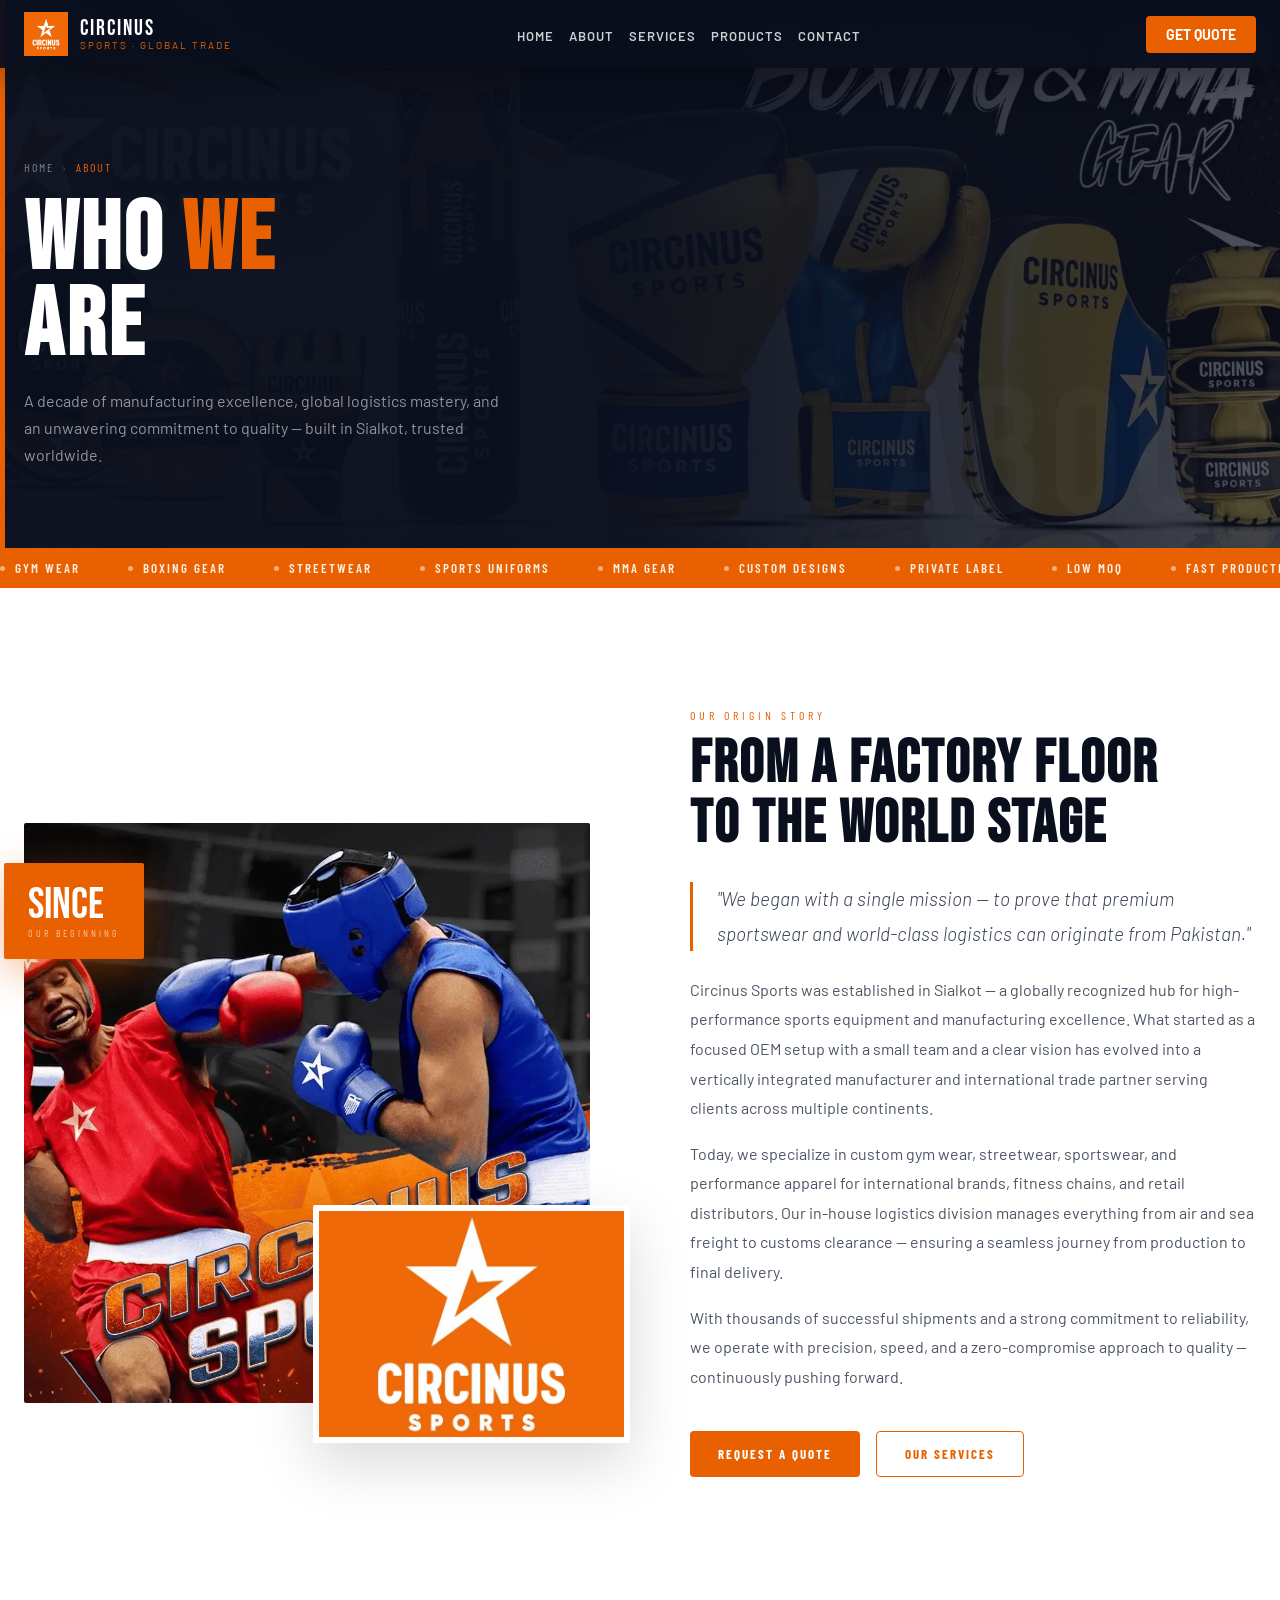
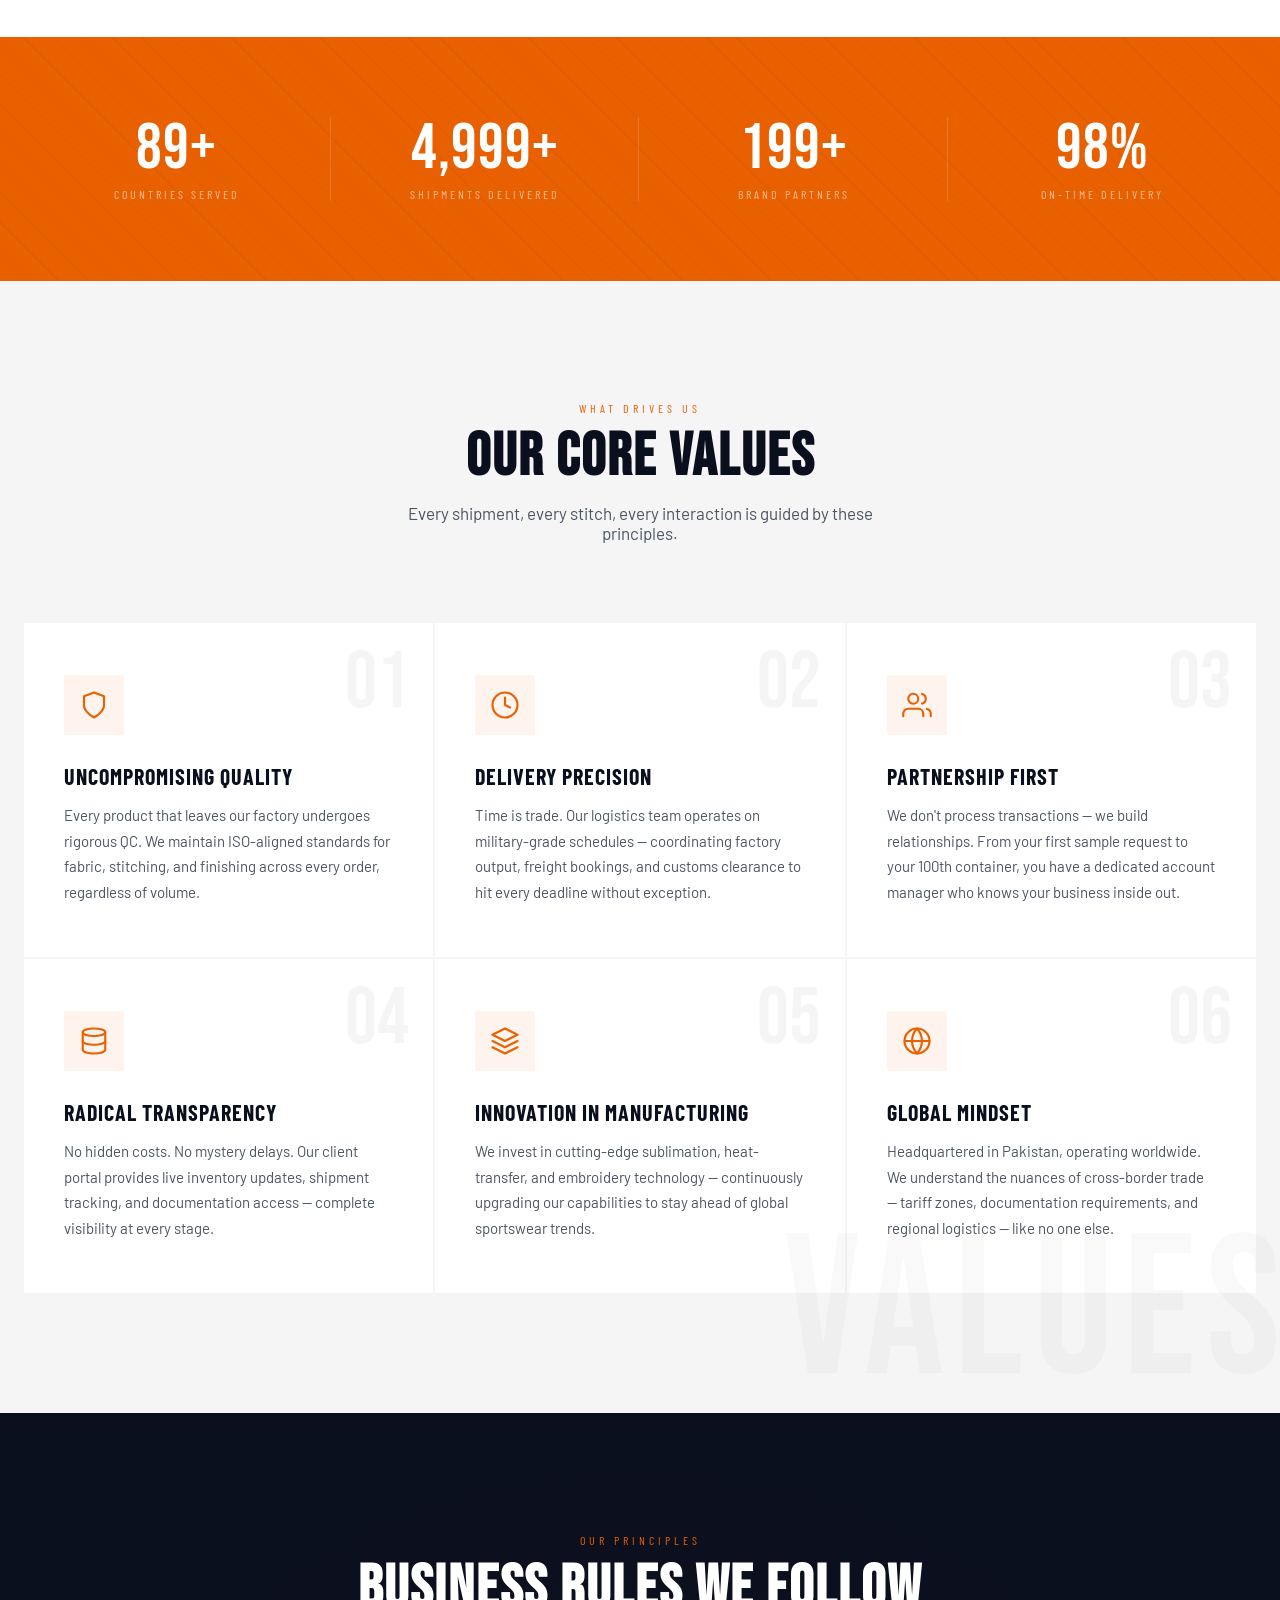
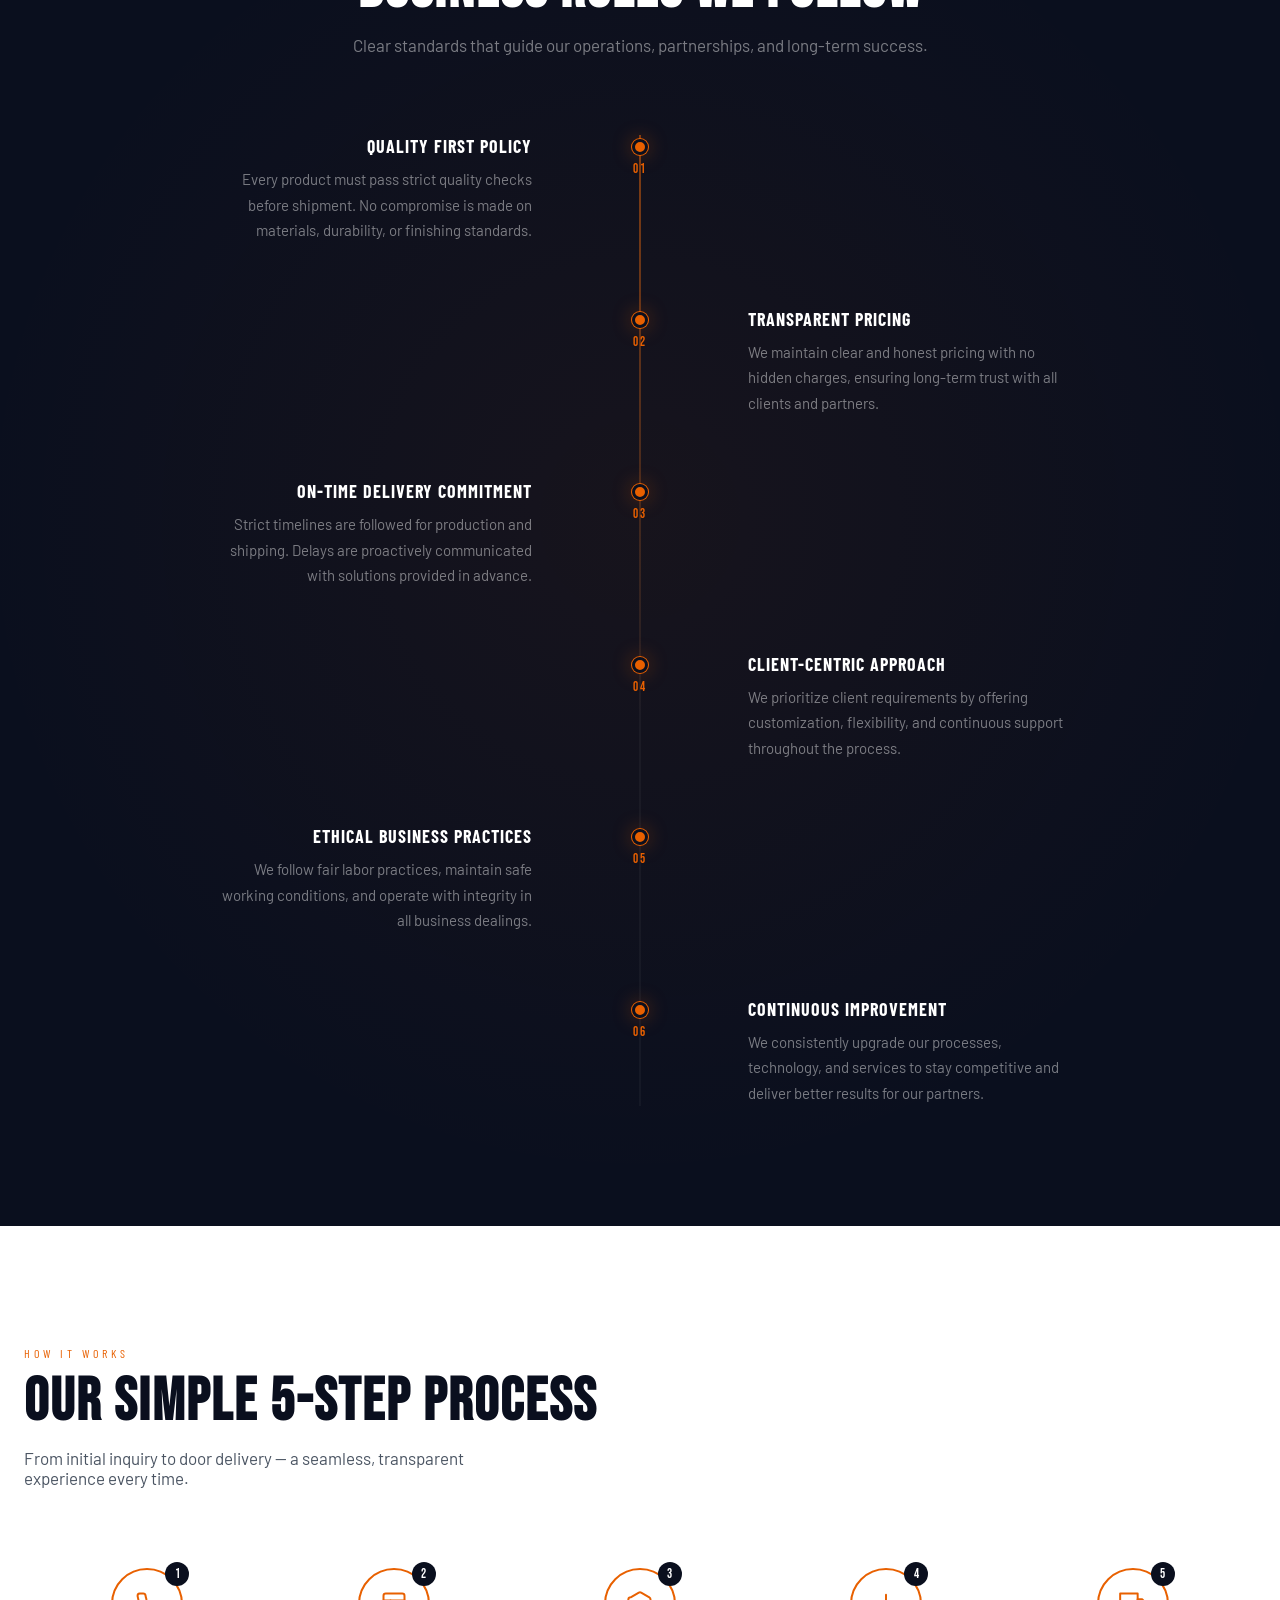
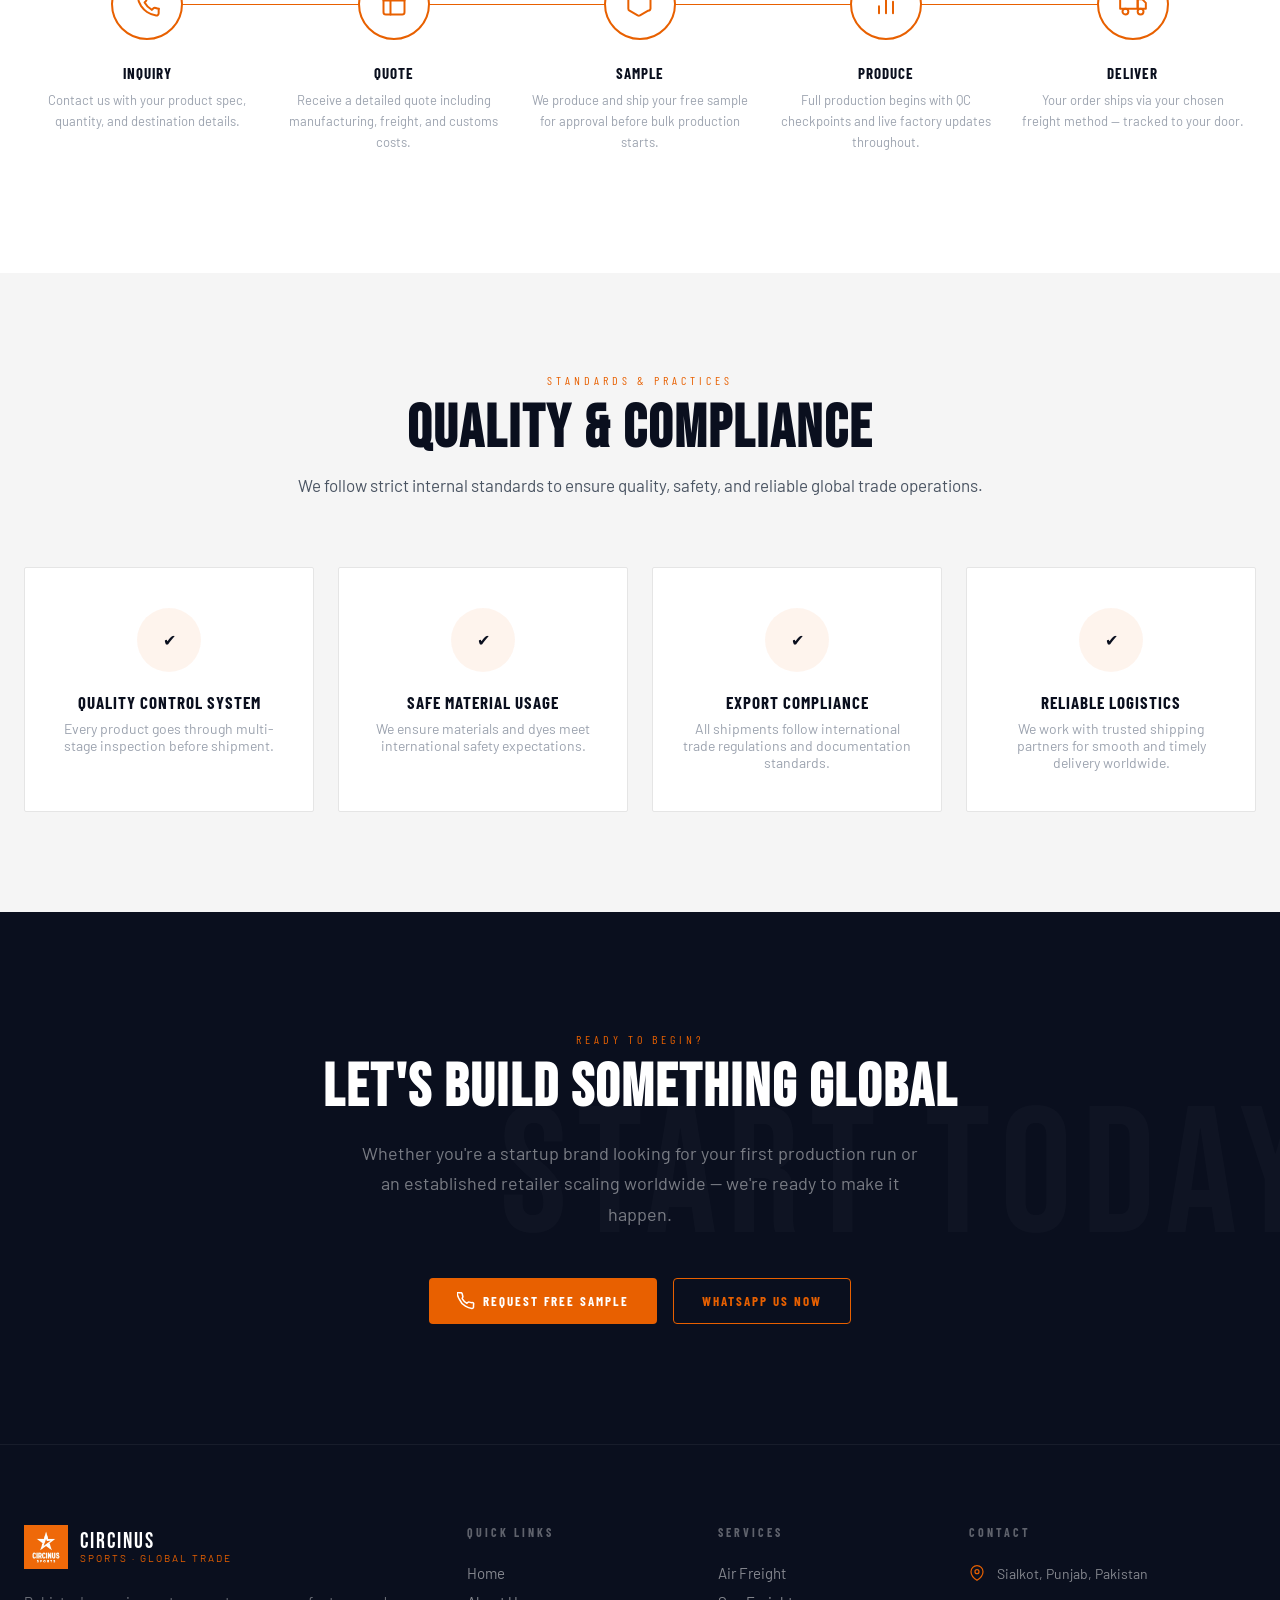
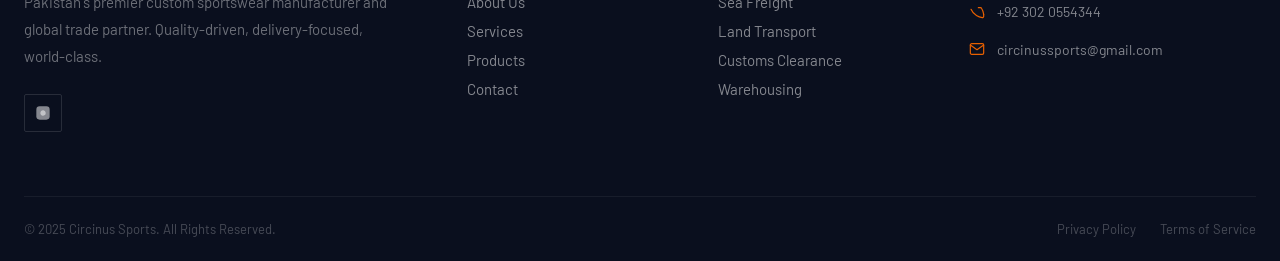
==== commit 943d7ece: "update" ====
--- a/about.html
+++ b/about.html
@@ -9,7 +9,7 @@
   <link
     href="https://fonts.googleapis.com/css2?family=Bebas+Neue&family=Barlow:ital,wght@0,300;0,400;0,500;0,600;0,700;1,300&family=Barlow+Condensed:wght@400;600;700&display=swap"
     rel="stylesheet">
-  <link rel="icon" type="image/png" href="img/logo.jpeg">
+  <link rel="icon" type="image/png" href="img/logo.webp">
   <link rel="stylesheet" href="style/about.css">
   <link rel="stylesheet" href="style/nav.css">
 </head>
@@ -34,7 +34,7 @@
     <div class="container">
       <div class="nav-inner">
         <a href="index.html" class="nav-logo">
-          <img src="img/logo.jpeg" alt="Circinus Sports Logo" class="logo-img">
+          <img src="img/logo.webp" alt="Circinus Sports Logo" class="logo-img">
           <div class="logo-text">
             <span class="brand">CIRCINUS</span>
             <span class="sub">Sports · Global Trade</span>
@@ -472,7 +472,7 @@
       <div class="footer-grid">
         <div class="footer-brand">
           <a href="index.html" class="nav-logo">
-            <img src="img/logo.jpeg" alt="Circinus Sports Logo" class="logo-img">
+            <img src="img/logo.webp" alt="Circinus Sports Logo" class="logo-img">
             <div class="logo-text">
               <span class="brand">CIRCINUS</span>
               <span class="sub">Sports · Global Trade</span>
--- a/style/about.css
+++ b/style/about.css
@@ -166,7 +166,7 @@
   inset: 0;
   background-image:
     linear-gradient(to right, rgba(10, 15, 30, 0.97) 50%, rgba(10, 15, 30, 0.7) 100%),
-    url('../img/banner.png');
+    url('../img/banner.webp');
   background-size: cover;
   background-position: center;
 }
@@ -332,7 +332,7 @@
   width: 100%;
   aspect-ratio: 3/4;
   max-height: 580px;
-  background: url('../img/intro.png') center/cover;
+  background: url('../img/intro.webp') center/cover;
   border-radius: 2px;
 }
 
@@ -342,7 +342,7 @@
   right: -40px;
   width: 56%;
   aspect-ratio: 4/3;
-  background: url('https://images.unsplash.com/photo-1581093458791-9f3c3250a8b0?w=600&q=80') center/cover;
+  background: url('../img/logo.webp') center/cover;
   border-radius: 2px;
   border: 6px solid var(--white);
   box-shadow: 0 20px 60px rgba(0, 0, 0, 0.15);
